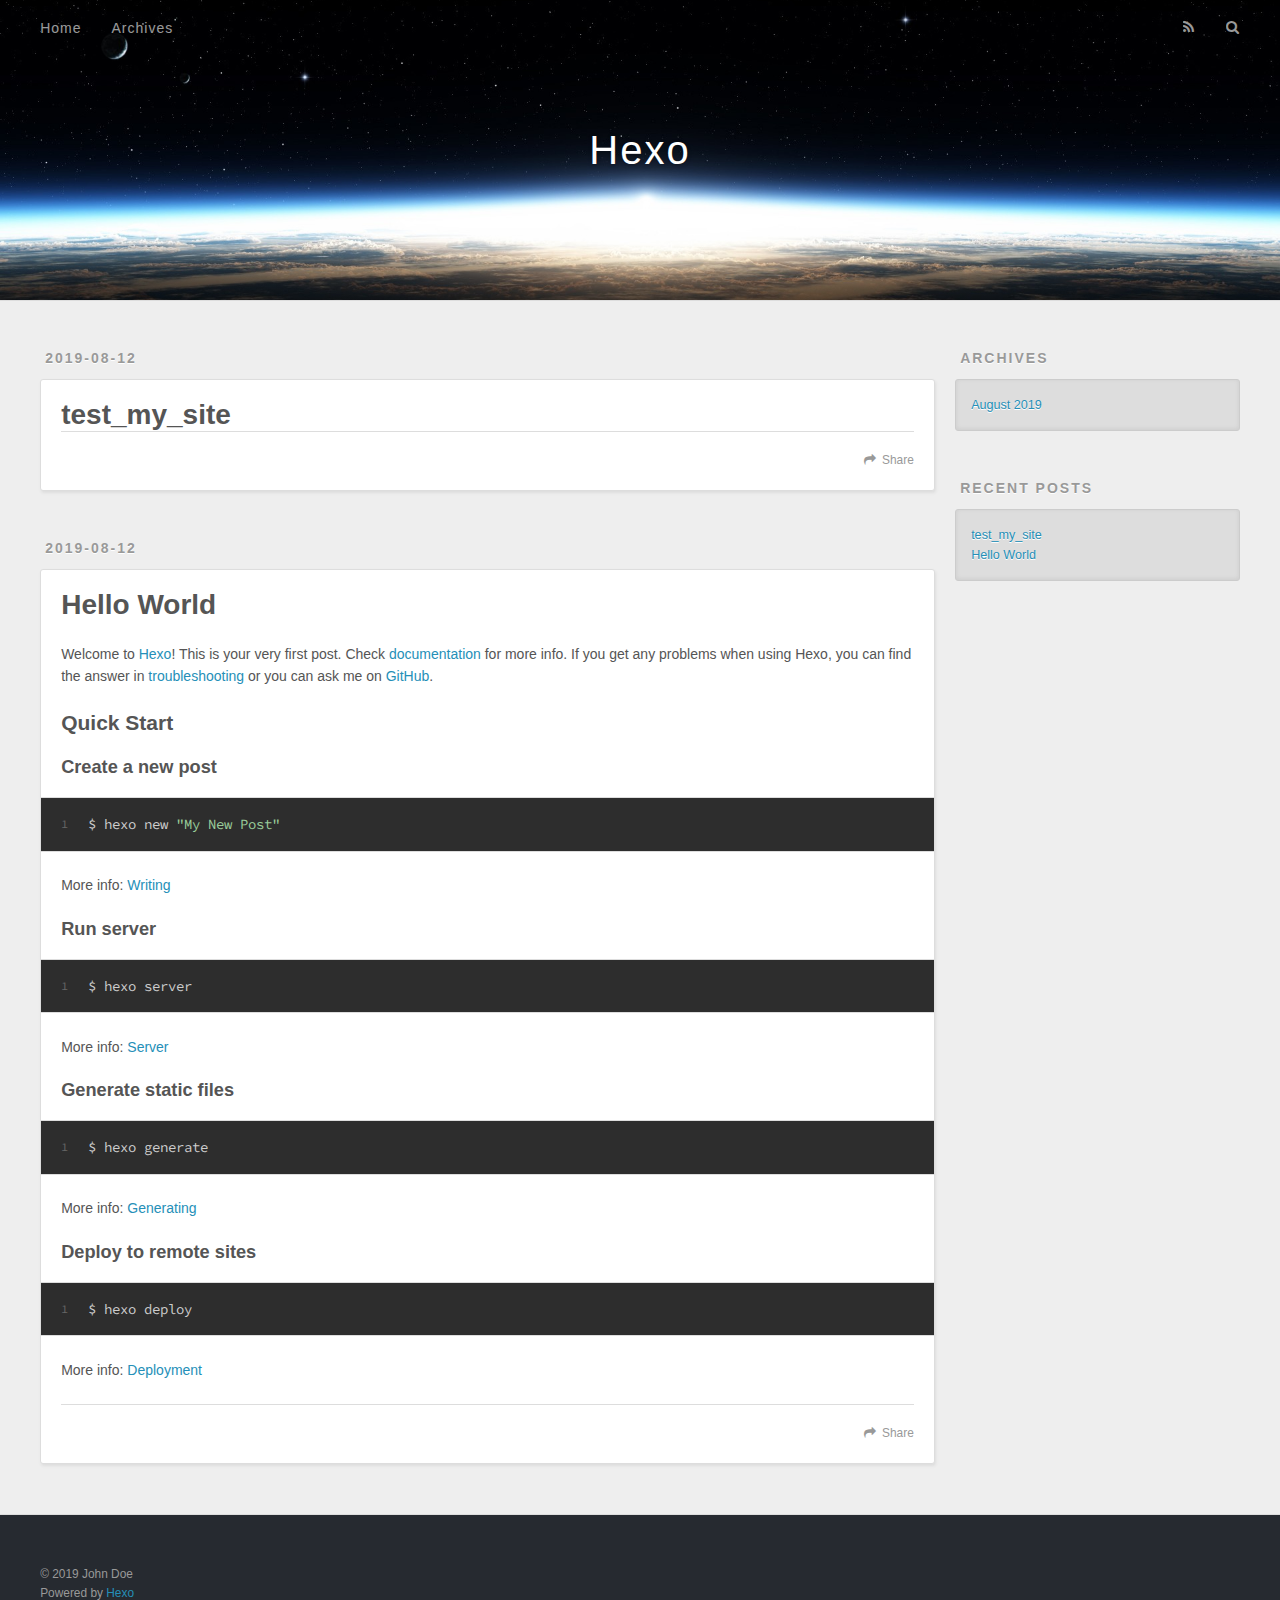
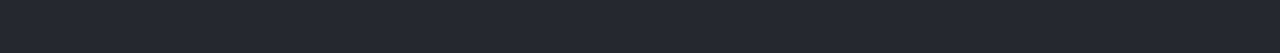
==== index.html @ 8c88ca68 "Site updated: 2019-08-12 16:27:41" ====
<!DOCTYPE html>
<html>
<head><meta name="generator" content="Hexo 3.9.0">
  <meta charset="utf-8">
  

  
  <title>Hexo</title>
  <meta name="viewport" content="width=device-width, initial-scale=1, maximum-scale=1">
  <meta property="og:type" content="website">
<meta property="og:title" content="Hexo">
<meta property="og:url" content="http://yoursite.com/index.html">
<meta property="og:site_name" content="Hexo">
<meta property="og:locale" content="en">
<meta name="twitter:card" content="summary">
<meta name="twitter:title" content="Hexo">
  
    <link rel="alternate" href="/atom.xml" title="Hexo" type="application/atom+xml">
  
  
    <link rel="icon" href="/favicon.png">
  
  
    <link href="//fonts.googleapis.com/css?family=Source+Code+Pro" rel="stylesheet" type="text/css">
  
  <link rel="stylesheet" href="/css/style.css">
</head>
</html>
<body>
  <div id="container">
    <div id="wrap">
      <header id="header">
  <div id="banner"></div>
  <div id="header-outer" class="outer">
    <div id="header-title" class="inner">
      <h1 id="logo-wrap">
        <a href="/" id="logo">Hexo</a>
      </h1>
      
    </div>
    <div id="header-inner" class="inner">
      <nav id="main-nav">
        <a id="main-nav-toggle" class="nav-icon"></a>
        
          <a class="main-nav-link" href="/">Home</a>
        
          <a class="main-nav-link" href="/archives">Archives</a>
        
      </nav>
      <nav id="sub-nav">
        
          <a id="nav-rss-link" class="nav-icon" href="/atom.xml" title="RSS Feed"></a>
        
        <a id="nav-search-btn" class="nav-icon" title="Search"></a>
      </nav>
      <div id="search-form-wrap">
        <form action="//google.com/search" method="get" accept-charset="UTF-8" class="search-form"><input type="search" name="q" class="search-form-input" placeholder="Search"><button type="submit" class="search-form-submit">&#xF002;</button><input type="hidden" name="sitesearch" value="http://yoursite.com"></form>
      </div>
    </div>
  </div>
</header>
      <div class="outer">
        <section id="main">
  
    <article id="post-test-my-site" class="article article-type-post" itemscope itemprop="blogPost">
  <div class="article-meta">
    <a href="/2019/08/12/test-my-site/" class="article-date">
  <time datetime="2019-08-12T08:24:32.000Z" itemprop="datePublished">2019-08-12</time>
</a>
    
  </div>
  <div class="article-inner">
    
    
      <header class="article-header">
        
  
    <h1 itemprop="name">
      <a class="article-title" href="/2019/08/12/test-my-site/">test_my_site</a>
    </h1>
  

      </header>
    
    <div class="article-entry" itemprop="articleBody">
      
        
      
    </div>
    <footer class="article-footer">
      <a data-url="http://yoursite.com/2019/08/12/test-my-site/" data-id="cjz84wct10001g4j848k5qwfv" class="article-share-link">Share</a>
      
      
    </footer>
  </div>
  
</article>


  
    <article id="post-hello-world" class="article article-type-post" itemscope itemprop="blogPost">
  <div class="article-meta">
    <a href="/2019/08/12/hello-world/" class="article-date">
  <time datetime="2019-08-12T08:21:10.212Z" itemprop="datePublished">2019-08-12</time>
</a>
    
  </div>
  <div class="article-inner">
    
    
      <header class="article-header">
        
  
    <h1 itemprop="name">
      <a class="article-title" href="/2019/08/12/hello-world/">Hello World</a>
    </h1>
  

      </header>
    
    <div class="article-entry" itemprop="articleBody">
      
        <p>Welcome to <a href="https://hexo.io/" target="_blank" rel="noopener">Hexo</a>! This is your very first post. Check <a href="https://hexo.io/docs/" target="_blank" rel="noopener">documentation</a> for more info. If you get any problems when using Hexo, you can find the answer in <a href="https://hexo.io/docs/troubleshooting.html" target="_blank" rel="noopener">troubleshooting</a> or you can ask me on <a href="https://github.com/hexojs/hexo/issues" target="_blank" rel="noopener">GitHub</a>.</p>
<h2 id="Quick-Start"><a href="#Quick-Start" class="headerlink" title="Quick Start"></a>Quick Start</h2><h3 id="Create-a-new-post"><a href="#Create-a-new-post" class="headerlink" title="Create a new post"></a>Create a new post</h3><figure class="highlight bash"><table><tr><td class="gutter"><pre><span class="line">1</span><br></pre></td><td class="code"><pre><span class="line">$ hexo new <span class="string">"My New Post"</span></span><br></pre></td></tr></table></figure>

<p>More info: <a href="https://hexo.io/docs/writing.html" target="_blank" rel="noopener">Writing</a></p>
<h3 id="Run-server"><a href="#Run-server" class="headerlink" title="Run server"></a>Run server</h3><figure class="highlight bash"><table><tr><td class="gutter"><pre><span class="line">1</span><br></pre></td><td class="code"><pre><span class="line">$ hexo server</span><br></pre></td></tr></table></figure>

<p>More info: <a href="https://hexo.io/docs/server.html" target="_blank" rel="noopener">Server</a></p>
<h3 id="Generate-static-files"><a href="#Generate-static-files" class="headerlink" title="Generate static files"></a>Generate static files</h3><figure class="highlight bash"><table><tr><td class="gutter"><pre><span class="line">1</span><br></pre></td><td class="code"><pre><span class="line">$ hexo generate</span><br></pre></td></tr></table></figure>

<p>More info: <a href="https://hexo.io/docs/generating.html" target="_blank" rel="noopener">Generating</a></p>
<h3 id="Deploy-to-remote-sites"><a href="#Deploy-to-remote-sites" class="headerlink" title="Deploy to remote sites"></a>Deploy to remote sites</h3><figure class="highlight bash"><table><tr><td class="gutter"><pre><span class="line">1</span><br></pre></td><td class="code"><pre><span class="line">$ hexo deploy</span><br></pre></td></tr></table></figure>

<p>More info: <a href="https://hexo.io/docs/deployment.html" target="_blank" rel="noopener">Deployment</a></p>

      
    </div>
    <footer class="article-footer">
      <a data-url="http://yoursite.com/2019/08/12/hello-world/" data-id="cjz84wcsv0000g4j8mof1hw45" class="article-share-link">Share</a>
      
      
    </footer>
  </div>
  
</article>


  


</section>
        
          <aside id="sidebar">
  
    

  
    

  
    
  
    
  <div class="widget-wrap">
    <h3 class="widget-title">Archives</h3>
    <div class="widget">
      <ul class="archive-list"><li class="archive-list-item"><a class="archive-list-link" href="/archives/2019/08/">August 2019</a></li></ul>
    </div>
  </div>


  
    
  <div class="widget-wrap">
    <h3 class="widget-title">Recent Posts</h3>
    <div class="widget">
      <ul>
        
          <li>
            <a href="/2019/08/12/test-my-site/">test_my_site</a>
          </li>
        
          <li>
            <a href="/2019/08/12/hello-world/">Hello World</a>
          </li>
        
      </ul>
    </div>
  </div>

  
</aside>
        
      </div>
      <footer id="footer">
  
  <div class="outer">
    <div id="footer-info" class="inner">
      &copy; 2019 John Doe<br>
      Powered by <a href="http://hexo.io/" target="_blank">Hexo</a>
    </div>
  </div>
</footer>
    </div>
    <nav id="mobile-nav">
  
    <a href="/" class="mobile-nav-link">Home</a>
  
    <a href="/archives" class="mobile-nav-link">Archives</a>
  
</nav>
    

<script src="//ajax.googleapis.com/ajax/libs/jquery/2.0.3/jquery.min.js"></script>


  <link rel="stylesheet" href="/fancybox/jquery.fancybox.css">
  <script src="/fancybox/jquery.fancybox.pack.js"></script>


<script src="/js/script.js"></script>



  </div>
</body>
</html>
---- css/style.css ----
body {
  width: 100%;
}
body:before,
body:after {
  content: "";
  display: table;
}
body:after {
  clear: both;
}
html,
body,
div,
span,
applet,
object,
iframe,
h1,
h2,
h3,
h4,
h5,
h6,
p,
blockquote,
pre,
a,
abbr,
acronym,
address,
big,
cite,
code,
del,
dfn,
em,
img,
ins,
kbd,
q,
s,
samp,
small,
strike,
strong,
sub,
sup,
tt,
var,
dl,
dt,
dd,
ol,
ul,
li,
fieldset,
form,
label,
legend,
table,
caption,
tbody,
tfoot,
thead,
tr,
th,
td {
  margin: 0;
  padding: 0;
  border: 0;
  outline: 0;
  font-weight: inherit;
  font-style: inherit;
  font-family: inherit;
  font-size: 100%;
  vertical-align: baseline;
}
body {
  line-height: 1;
  color: #000;
  background: #fff;
}
ol,
ul {
  list-style: none;
}
table {
  border-collapse: separate;
  border-spacing: 0;
  vertical-align: middle;
}
caption,
th,
td {
  text-align: left;
  font-weight: normal;
  vertical-align: middle;
}
a img {
  border: none;
}
input,
button {
  margin: 0;
  padding: 0;
}
input::-moz-focus-inner,
button::-moz-focus-inner {
  border: 0;
  padding: 0;
}
@font-face {
  font-family: FontAwesome;
  font-style: normal;
  font-weight: normal;
  src: url("fonts/fontawesome-webfont.eot?v=#4.0.3");
  src: url("fonts/fontawesome-webfont.eot?#iefix&v=#4.0.3") format("embedded-opentype"), url("fonts/fontawesome-webfont.woff?v=#4.0.3") format("woff"), url("fonts/fontawesome-webfont.ttf?v=#4.0.3") format("truetype"), url("fonts/fontawesome-webfont.svg#fontawesomeregular?v=#4.0.3") format("svg");
}
html,
body,
#container {
  height: 100%;
}
body {
  background: #eee;
  font: 14px -apple-system, BlinkMacSystemFont, "Segoe UI", "Roboto", "Oxygen", "Ubuntu", "Cantarell", "Fira Sans", "Droid Sans", "Helvetica Neue", sans-serif;
  -webkit-text-size-adjust: 100%;
}
.outer {
  max-width: 1220px;
  margin: 0 auto;
  padding: 0 20px;
}
.outer:before,
.outer:after {
  content: "";
  display: table;
}
.outer:after {
  clear: both;
}
.inner {
  display: inline;
  float: left;
  width: 98.33333333333333%;
  margin: 0 0.833333333333333%;
}
.left,
.alignleft {
  float: left;
}
.right,
.alignright {
  float: right;
}
.clear {
  clear: both;
}
#container {
  position: relative;
}
.mobile-nav-on {
  overflow: hidden;
}
#wrap {
  height: 100%;
  width: 100%;
  position: absolute;
  top: 0;
  left: 0;
  -webkit-transition: 0.2s ease-out;
  -moz-transition: 0.2s ease-out;
  -ms-transition: 0.2s ease-out;
  transition: 0.2s ease-out;
  z-index: 1;
  background: #eee;
}
.mobile-nav-on #wrap {
  left: 280px;
}
@media screen and (min-width: 768px) {
  #main {
    display: inline;
    float: left;
    width: 73.33333333333333%;
    margin: 0 0.833333333333333%;
  }
}
.article-date,
.article-category-link,
.archive-year,
.widget-title {
  text-decoration: none;
  text-transform: uppercase;
  letter-spacing: 2px;
  color: #999;
  margin-bottom: 1em;
  margin-left: 5px;
  line-height: 1em;
  text-shadow: 0 1px #fff;
  font-weight: bold;
}
.article-inner,
.archive-article-inner {
  background: #fff;
  -webkit-box-shadow: 1px 2px 3px #ddd;
  box-shadow: 1px 2px 3px #ddd;
  border: 1px solid #ddd;
  border-radius: 3px;
}
.article-entry h1,
.widget h1 {
  font-size: 2em;
}
.article-entry h2,
.widget h2 {
  font-size: 1.5em;
}
.article-entry h3,
.widget h3 {
  font-size: 1.3em;
}
.article-entry h4,
.widget h4 {
  font-size: 1.2em;
}
.article-entry h5,
.widget h5 {
  font-size: 1em;
}
.article-entry h6,
.widget h6 {
  font-size: 1em;
  color: #999;
}
.article-entry hr,
.widget hr {
  border: 1px dashed #ddd;
}
.article-entry strong,
.widget strong {
  font-weight: bold;
}
.article-entry em,
.widget em,
.article-entry cite,
.widget cite {
  font-style: italic;
}
.article-entry sup,
.widget sup,
.article-entry sub,
.widget sub {
  font-size: 0.75em;
  line-height: 0;
  position: relative;
  vertical-align: baseline;
}
.article-entry sup,
.widget sup {
  top: -0.5em;
}
.article-entry sub,
.widget sub {
  bottom: -0.2em;
}
.article-entry small,
.widget small {
  font-size: 0.85em;
}
.article-entry acronym,
.widget acronym,
.article-entry abbr,
.widget abbr {
  border-bottom: 1px dotted;
}
.article-entry ul,
.widget ul,
.article-entry ol,
.widget ol,
.article-entry dl,
.widget dl {
  margin: 0 20px;
  line-height: 1.6em;
}
.article-entry ul ul,
.widget ul ul,
.article-entry ol ul,
.widget ol ul,
.article-entry ul ol,
.widget ul ol,
.article-entry ol ol,
.widget ol ol {
  margin-top: 0;
  margin-bottom: 0;
}
.article-entry ul,
.widget ul {
  list-style: disc;
}
.article-entry ol,
.widget ol {
  list-style: decimal;
}
.article-entry dt,
.widget dt {
  font-weight: bold;
}
#header {
  height: 300px;
  position: relative;
  border-bottom: 1px solid #ddd;
}
#header:before,
#header:after {
  content: "";
  position: absolute;
  left: 0;
  right: 0;
  height: 40px;
}
#header:before {
  top: 0;
  background: -webkit-linear-gradient(rgba(0,0,0,0.2), transparent);
  background: -moz-linear-gradient(rgba(0,0,0,0.2), transparent);
  background: -ms-linear-gradient(rgba(0,0,0,0.2), transparent);
  background: linear-gradient(rgba(0,0,0,0.2), transparent);
}
#header:after {
  bottom: 0;
  background: -webkit-linear-gradient(transparent, rgba(0,0,0,0.2));
  background: -moz-linear-gradient(transparent, rgba(0,0,0,0.2));
  background: -ms-linear-gradient(transparent, rgba(0,0,0,0.2));
  background: linear-gradient(transparent, rgba(0,0,0,0.2));
}
#header-outer {
  height: 100%;
  position: relative;
}
#header-inner {
  position: relative;
  overflow: hidden;
}
#banner {
  position: absolute;
  top: 0;
  left: 0;
  width: 100%;
  height: 100%;
  background: url("images/banner.jpg") center #000;
  -webkit-background-size: cover;
  -moz-background-size: cover;
  background-size: cover;
  z-index: -1;
}
#header-title {
  text-align: center;
  height: 40px;
  position: absolute;
  top: 50%;
  left: 0;
  margin-top: -20px;
}
#logo,
#subtitle {
  text-decoration: none;
  color: #fff;
  font-weight: 300;
  text-shadow: 0 1px 4px rgba(0,0,0,0.3);
}
#logo {
  font-size: 40px;
  line-height: 40px;
  letter-spacing: 2px;
}
#subtitle {
  font-size: 16px;
  line-height: 16px;
  letter-spacing: 1px;
}
#subtitle-wrap {
  margin-top: 16px;
}
#main-nav {
  float: left;
  margin-left: -15px;
}
.nav-icon,
.main-nav-link {
  float: left;
  color: #fff;
  opacity: 0.6;
  text-decoration: none;
  text-shadow: 0 1px rgba(0,0,0,0.2);
  -webkit-transition: opacity 0.2s;
  -moz-transition: opacity 0.2s;
  -ms-transition: opacity 0.2s;
  transition: opacity 0.2s;
  display: block;
  padding: 20px 15px;
}
.nav-icon:hover,
.main-nav-link:hover {
  opacity: 1;
}
.nav-icon {
  font-family: FontAwesome;
  text-align: center;
  font-size: 14px;
  width: 14px;
  height: 14px;
  padding: 20px 15px;
  position: relative;
  cursor: pointer;
}
.main-nav-link {
  font-weight: 300;
  letter-spacing: 1px;
}
@media screen and (max-width: 479px) {
  .main-nav-link {
    display: none;
  }
}
#main-nav-toggle {
  display: none;
}
#main-nav-toggle:before {
  content: "\f0c9";
}
@media screen and (max-width: 479px) {
  #main-nav-toggle {
    display: block;
  }
}
#sub-nav {
  float: right;
  margin-right: -15px;
}
#nav-rss-link:before {
  content: "\f09e";
}
#nav-search-btn:before {
  content: "\f002";
}
#search-form-wrap {
  position: absolute;
  top: 15px;
  width: 150px;
  height: 30px;
  right: -150px;
  opacity: 0;
  -webkit-transition: 0.2s ease-out;
  -moz-transition: 0.2s ease-out;
  -ms-transition: 0.2s ease-out;
  transition: 0.2s ease-out;
}
#search-form-wrap.on {
  opacity: 1;
  right: 0;
}
@media screen and (max-width: 479px) {
  #search-form-wrap {
    width: 100%;
    right: -100%;
  }
}
.search-form {
  position: absolute;
  top: 0;
  left: 0;
  right: 0;
  background: #fff;
  padding: 5px 15px;
  border-radius: 15px;
  -webkit-box-shadow: 0 0 10px rgba(0,0,0,0.3);
  box-shadow: 0 0 10px rgba(0,0,0,0.3);
}
.search-form-input {
  border: none;
  background: none;
  color: #555;
  width: 100%;
  font: 13px -apple-system, BlinkMacSystemFont, "Segoe UI", "Roboto", "Oxygen", "Ubuntu", "Cantarell", "Fira Sans", "Droid Sans", "Helvetica Neue", sans-serif;
  outline: none;
}
.search-form-input::-webkit-search-results-decoration,
.search-form-input::-webkit-search-cancel-button {
  -webkit-appearance: none;
}
.search-form-submit {
  position: absolute;
  top: 50%;
  right: 10px;
  margin-top: -7px;
  font: 13px FontAwesome;
  border: none;
  background: none;
  color: #bbb;
  cursor: pointer;
}
.search-form-submit:hover,
.search-form-submit:focus {
  color: #777;
}
.article {
  margin: 50px 0;
}
.article-inner {
  overflow: hidden;
}
.article-meta:before,
.article-meta:after {
  content: "";
  display: table;
}
.article-meta:after {
  clear: both;
}
.article-date {
  float: left;
}
.article-category {
  float: left;
  line-height: 1em;
  color: #ccc;
  text-shadow: 0 1px #fff;
  margin-left: 8px;
}
.article-category:before {
  content: "\2022";
}
.article-category-link {
  margin: 0 12px 1em;
}
.article-header {
  padding: 20px 20px 0;
}
.article-title {
  text-decoration: none;
  font-size: 2em;
  font-weight: bold;
  color: #555;
  line-height: 1.1em;
  -webkit-transition: color 0.2s;
  -moz-transition: color 0.2s;
  -ms-transition: color 0.2s;
  transition: color 0.2s;
}
a.article-title:hover {
  color: #258fb8;
}
.article-entry {
  color: #555;
  padding: 0 20px;
}
.article-entry:before,
.article-entry:after {
  content: "";
  display: table;
}
.article-entry:after {
  clear: both;
}
.article-entry p,
.article-entry table {
  line-height: 1.6em;
  margin: 1.6em 0;
}
.article-entry h1,
.article-entry h2,
.article-entry h3,
.article-entry h4,
.article-entry h5,
.article-entry h6 {
  font-weight: bold;
}
.article-entry h1,
.article-entry h2,
.article-entry h3,
.article-entry h4,
.article-entry h5,
.article-entry h6 {
  line-height: 1.1em;
  margin: 1.1em 0;
}
.article-entry a {
  color: #258fb8;
  text-decoration: none;
}
.article-entry a:hover {
  text-decoration: underline;
}
.article-entry ul,
.article-entry ol,
.article-entry dl {
  margin-top: 1.6em;
  margin-bottom: 1.6em;
}
.article-entry img,
.article-entry video {
  max-width: 100%;
  height: auto;
  display: block;
  margin: auto;
}
.article-entry iframe {
  border: none;
}
.article-entry table {
  width: 100%;
  border-collapse: collapse;
  border-spacing: 0;
}
.article-entry th {
  font-weight: bold;
  border-bottom: 3px solid #ddd;
  padding-bottom: 0.5em;
}
.article-entry td {
  border-bottom: 1px solid #ddd;
  padding: 10px 0;
}
.article-entry blockquote {
  font-family: Georgia, "Times New Roman", serif;
  font-size: 1.4em;
  margin: 1.6em 20px;
  text-align: center;
}
.article-entry blockquote footer {
  font-size: 14px;
  margin: 1.6em 0;
  font-family: -apple-system, BlinkMacSystemFont, "Segoe UI", "Roboto", "Oxygen", "Ubuntu", "Cantarell", "Fira Sans", "Droid Sans", "Helvetica Neue", sans-serif;
}
.article-entry blockquote footer cite:before {
  content: "—";
  padding: 0 0.5em;
}
.article-entry .pullquote {
  text-align: left;
  width: 45%;
  margin: 0;
}
.article-entry .pullquote.left {
  margin-left: 0.5em;
  margin-right: 1em;
}
.article-entry .pullquote.right {
  margin-right: 0.5em;
  margin-left: 1em;
}
.article-entry .caption {
  color: #999;
  display: block;
  font-size: 0.9em;
  margin-top: 0.5em;
  position: relative;
  text-align: center;
}
.article-entry .video-container {
  position: relative;
  padding-top: 56.25%;
  height: 0;
  overflow: hidden;
}
.article-entry .video-container iframe,
.article-entry .video-container object,
.article-entry .video-container embed {
  position: absolute;
  top: 0;
  left: 0;
  width: 100%;
  height: 100%;
  margin-top: 0;
}
.article-more-link a {
  display: inline-block;
  line-height: 1em;
  padding: 6px 15px;
  border-radius: 15px;
  background: #eee;
  color: #999;
  text-shadow: 0 1px #fff;
  text-decoration: none;
}
.article-more-link a:hover {
  background: #258fb8;
  color: #fff;
  text-decoration: none;
  text-shadow: 0 1px #1e7293;
}
.article-footer {
  font-size: 0.85em;
  line-height: 1.6em;
  border-top: 1px solid #ddd;
  padding-top: 1.6em;
  margin: 0 20px 20px;
}
.article-footer:before,
.article-footer:after {
  content: "";
  display: table;
}
.article-footer:after {
  clear: both;
}
.article-footer a {
  color: #999;
  text-decoration: none;
}
.article-footer a:hover {
  color: #555;
}
.article-tag-list-item {
  float: left;
  margin-right: 10px;
}
.article-tag-list-link:before {
  content: "#";
}
.article-comment-link {
  float: right;
}
.article-comment-link:before {
  content: "\f075";
  font-family: FontAwesome;
  padding-right: 8px;
}
.article-share-link {
  cursor: pointer;
  float: right;
  margin-left: 20px;
}
.article-share-link:before {
  content: "\f064";
  font-family: FontAwesome;
  padding-right: 6px;
}
#article-nav {
  position: relative;
}
#article-nav:before,
#article-nav:after {
  content: "";
  display: table;
}
#article-nav:after {
  clear: both;
}
@media screen and (min-width: 768px) {
  #article-nav {
    margin: 50px 0;
  }
  #article-nav:before {
    width: 8px;
    height: 8px;
    position: absolute;
    top: 50%;
    left: 50%;
    margin-top: -4px;
    margin-left: -4px;
    content: "";
    border-radius: 50%;
    background: #ddd;
    -webkit-box-shadow: 0 1px 2px #fff;
    box-shadow: 0 1px 2px #fff;
  }
}
.article-nav-link-wrap {
  text-decoration: none;
  text-shadow: 0 1px #fff;
  color: #999;
  -webkit-box-sizing: border-box;
  -moz-box-sizing: border-box;
  box-sizing: border-box;
  margin-top: 50px;
  text-align: center;
  display: block;
}
.article-nav-link-wrap:hover {
  color: #555;
}
@media screen and (min-width: 768px) {
  .article-nav-link-wrap {
    width: 50%;
    margin-top: 0;
  }
}
@media screen and (min-width: 768px) {
  #article-nav-newer {
    float: left;
    text-align: right;
    padding-right: 20px;
  }
}
@media screen and (min-width: 768px) {
  #article-nav-older {
    float: right;
    text-align: left;
    padding-left: 20px;
  }
}
.article-nav-caption {
  text-transform: uppercase;
  letter-spacing: 2px;
  color: #ddd;
  line-height: 1em;
  font-weight: bold;
}
#article-nav-newer .article-nav-caption {
  margin-right: -2px;
}
.article-nav-title {
  font-size: 0.85em;
  line-height: 1.6em;
  margin-top: 0.5em;
}
.article-share-box {
  position: absolute;
  display: none;
  background: #fff;
  -webkit-box-shadow: 1px 2px 10px rgba(0,0,0,0.2);
  box-shadow: 1px 2px 10px rgba(0,0,0,0.2);
  border-radius: 3px;
  margin-left: -145px;
  overflow: hidden;
  z-index: 1;
}
.article-share-box.on {
  display: block;
}
.article-share-input {
  width: 100%;
  background: none;
  -webkit-box-sizing: border-box;
  -moz-box-sizing: border-box;
  box-sizing: border-box;
  font: 14px -apple-system, BlinkMacSystemFont, "Segoe UI", "Roboto", "Oxygen", "Ubuntu", "Cantarell", "Fira Sans", "Droid Sans", "Helvetica Neue", sans-serif;
  padding: 0 15px;
  color: #555;
  outline: none;
  border: 1px solid #ddd;
  border-radius: 3px 3px 0 0;
  height: 36px;
  line-height: 36px;
}
.article-share-links {
  background: #eee;
}
.article-share-links:before,
.article-share-links:after {
  content: "";
  display: table;
}
.article-share-links:after {
  clear: both;
}
.article-share-twitter,
.article-share-facebook,
.article-share-pinterest,
.article-share-google {
  width: 50px;
  height: 36px;
  display: block;
  float: left;
  position: relative;
  color: #999;
  text-shadow: 0 1px #fff;
}
.article-share-twitter:before,
.article-share-facebook:before,
.article-share-pinterest:before,
.article-share-google:before {
  font-size: 20px;
  font-family: FontAwesome;
  width: 20px;
  height: 20px;
  position: absolute;
  top: 50%;
  left: 50%;
  margin-top: -10px;
  margin-left: -10px;
  text-align: center;
}
.article-share-twitter:hover,
.article-share-facebook:hover,
.article-share-pinterest:hover,
.article-share-google:hover {
  color: #fff;
}
.article-share-twitter:before {
  content: "\f099";
}
.article-share-twitter:hover {
  background: #00aced;
  text-shadow: 0 1px #008abe;
}
.article-share-facebook:before {
  content: "\f09a";
}
.article-share-facebook:hover {
  background: #3b5998;
  text-shadow: 0 1px #2f477a;
}
.article-share-pinterest:before {
  content: "\f0d2";
}
.article-share-pinterest:hover {
  background: #cb2027;
  text-shadow: 0 1px #a21a1f;
}
.article-share-google:before {
  content: "\f0d5";
}
.article-share-google:hover {
  background: #dd4b39;
  text-shadow: 0 1px #be3221;
}
.article-gallery {
  background: #000;
  position: relative;
}
.article-gallery-photos {
  position: relative;
  overflow: hidden;
}
.article-gallery-img {
  display: none;
  max-width: 100%;
}
.article-gallery-img:first-child {
  display: block;
}
.article-gallery-img.loaded {
  position: absolute;
  display: block;
}
.article-gallery-img img {
  display: block;
  max-width: 100%;
  margin: 0 auto;
}
#comments {
  background: #fff;
  -webkit-box-shadow: 1px 2px 3px #ddd;
  box-shadow: 1px 2px 3px #ddd;
  padding: 20px;
  border: 1px solid #ddd;
  border-radius: 3px;
  margin: 50px 0;
}
#comments a {
  color: #258fb8;
}
.archives-wrap {
  margin: 50px 0;
}
.archives:before,
.archives:after {
  content: "";
  display: table;
}
.archives:after {
  clear: both;
}
.archive-year-wrap {
  margin-bottom: 1em;
}
.archives {
  -webkit-column-gap: 10px;
  -moz-column-gap: 10px;
  column-gap: 10px;
}
@media screen and (min-width: 480px) and (max-width: 767px) {
  .archives {
    -webkit-column-count: 2;
    -moz-column-count: 2;
    column-count: 2;
  }
}
@media screen and (min-width: 768px) {
  .archives {
    -webkit-column-count: 3;
    -moz-column-count: 3;
    column-count: 3;
  }
}
.archive-article {
  -webkit-column-break-inside: avoid;
  page-break-inside: avoid;
  overflow: hidden;
  break-inside: avoid-column;
}
.archive-article-inner {
  padding: 10px;
  margin-bottom: 15px;
}
.archive-article-title {
  text-decoration: none;
  font-weight: bold;
  color: #555;
  -webkit-transition: color 0.2s;
  -moz-transition: color 0.2s;
  -ms-transition: color 0.2s;
  transition: color 0.2s;
  line-height: 1.6em;
}
.archive-article-title:hover {
  color: #258fb8;
}
.archive-article-footer {
  margin-top: 1em;
}
.archive-article-date {
  color: #999;
  text-decoration: none;
  font-size: 0.85em;
  line-height: 1em;
  margin-bottom: 0.5em;
  display: block;
}
#page-nav {
  margin: 50px auto;
  background: #fff;
  -webkit-box-shadow: 1px 2px 3px #ddd;
  box-shadow: 1px 2px 3px #ddd;
  border: 1px solid #ddd;
  border-radius: 3px;
  text-align: center;
  color: #999;
  overflow: hidden;
}
#page-nav:before,
#page-nav:after {
  content: "";
  display: table;
}
#page-nav:after {
  clear: both;
}
#page-nav a,
#page-nav span {
  padding: 10px 20px;
  line-height: 1;
  height: 2ex;
}
#page-nav a {
  color: #999;
  text-decoration: none;
}
#page-nav a:hover {
  background: #999;
  color: #fff;
}
#page-nav .prev {
  float: left;
}
#page-nav .next {
  float: right;
}
#page-nav .page-number {
  display: inline-block;
}
@media screen and (max-width: 479px) {
  #page-nav .page-number {
    display: none;
  }
}
#page-nav .current {
  color: #555;
  font-weight: bold;
}
#page-nav .space {
  color: #ddd;
}
#footer {
  background: #262a30;
  padding: 50px 0;
  border-top: 1px solid #ddd;
  color: #999;
}
#footer a {
  color: #258fb8;
  text-decoration: none;
}
#footer a:hover {
  text-decoration: underline;
}
#footer-info {
  line-height: 1.6em;
  font-size: 0.85em;
}
.article-entry pre,
.article-entry .highlight {
  background: #2d2d2d;
  margin: 0 -20px;
  padding: 15px 20px;
  border-style: solid;
  border-color: #ddd;
  border-width: 1px 0;
  overflow: auto;
  color: #ccc;
  line-height: 22.400000000000002px;
}
.article-entry .highlight .gutter pre,
.article-entry .gist .gist-file .gist-data .line-numbers {
  color: #666;
  font-size: 0.85em;
}
.article-entry pre,
.article-entry code {
  font-family: "Source Code Pro", Consolas, Monaco, Menlo, Consolas, monospace;
}
.article-entry code {
  background: #eee;
  text-shadow: 0 1px #fff;
  padding: 0 0.3em;
}
.article-entry pre code {
  background: none;
  text-shadow: none;
  padding: 0;
}
.article-entry .highlight pre {
  border: none;
  margin: 0;
  padding: 0;
}
.article-entry .highlight table {
  margin: 0;
  width: auto;
}
.article-entry .highlight td {
  border: none;
  padding: 0;
}
.article-entry .highlight figcaption {
  font-size: 0.85em;
  color: #999;
  line-height: 1em;
  margin-bottom: 1em;
}
.article-entry .highlight figcaption:before,
.article-entry .highlight figcaption:after {
  content: "";
  display: table;
}
.article-entry .highlight figcaption:after {
  clear: both;
}
.article-entry .highlight figcaption a {
  float: right;
}
.article-entry .highlight .gutter pre {
  text-align: right;
  padding-right: 20px;
}
.article-entry .highlight .line {
  height: 22.400000000000002px;
}
.article-entry .highlight .line.marked {
  background: #515151;
}
.article-entry .gist {
  margin: 0 -20px;
  border-style: solid;
  border-color: #ddd;
  border-width: 1px 0;
  background: #2d2d2d;
  padding: 15px 20px 15px 0;
}
.article-entry .gist .gist-file {
  border: none;
  font-family: "Source Code Pro", Consolas, Monaco, Menlo, Consolas, monospace;
  margin: 0;
}
.article-entry .gist .gist-file .gist-data {
  background: none;
  border: none;
}
.article-entry .gist .gist-file .gist-data .line-numbers {
  background: none;
  border: none;
  padding: 0 20px 0 0;
}
.article-entry .gist .gist-file .gist-data .line-data {
  padding: 0 !important;
}
.article-entry .gist .gist-file .highlight {
  margin: 0;
  padding: 0;
  border: none;
}
.article-entry .gist .gist-file .gist-meta {
  background: #2d2d2d;
  color: #999;
  font: 0.85em -apple-system, BlinkMacSystemFont, "Segoe UI", "Roboto", "Oxygen", "Ubuntu", "Cantarell", "Fira Sans", "Droid Sans", "Helvetica Neue", sans-serif;
  text-shadow: 0 0;
  padding: 0;
  margin-top: 1em;
  margin-left: 20px;
}
.article-entry .gist .gist-file .gist-meta a {
  color: #258fb8;
  font-weight: normal;
}
.article-entry .gist .gist-file .gist-meta a:hover {
  text-decoration: underline;
}
pre .comment,
pre .title {
  color: #999;
}
pre .variable,
pre .attribute,
pre .tag,
pre .regexp,
pre .ruby .constant,
pre .xml .tag .title,
pre .xml .pi,
pre .xml .doctype,
pre .html .doctype,
pre .css .id,
pre .css .class,
pre .css .pseudo {
  color: #f2777a;
}
pre .number,
pre .preprocessor,
pre .built_in,
pre .literal,
pre .params,
pre .constant {
  color: #f99157;
}
pre .class,
pre .ruby .class .title,
pre .css .rules .attribute {
  color: #9c9;
}
pre .string,
pre .value,
pre .inheritance,
pre .header,
pre .ruby .symbol,
pre .xml .cdata {
  color: #9c9;
}
pre .css .hexcolor {
  color: #6cc;
}
pre .function,
pre .python .decorator,
pre .python .title,
pre .ruby .function .title,
pre .ruby .title .keyword,
pre .perl .sub,
pre .javascript .title,
pre .coffeescript .title {
  color: #69c;
}
pre .keyword,
pre .javascript .function {
  color: #c9c;
}
@media screen and (max-width: 479px) {
  #mobile-nav {
    position: absolute;
    top: 0;
    left: 0;
    width: 280px;
    height: 100%;
    background: #191919;
    border-right: 1px solid #fff;
  }
}
@media screen and (max-width: 479px) {
  .mobile-nav-link {
    display: block;
    color: #999;
    text-decoration: none;
    padding: 15px 20px;
    font-weight: bold;
  }
  .mobile-nav-link:hover {
    color: #fff;
  }
}
@media screen and (min-width: 768px) {
  #sidebar {
    display: inline;
    float: left;
    width: 23.333333333333332%;
    margin: 0 0.833333333333333%;
  }
}
.widget-wrap {
  margin: 50px 0;
}
.widget {
  color: #777;
  text-shadow: 0 1px #fff;
  background: #ddd;
  -webkit-box-shadow: 0 -1px 4px #ccc inset;
  box-shadow: 0 -1px 4px #ccc inset;
  border: 1px solid #ccc;
  padding: 15px;
  border-radius: 3px;
}
.widget a {
  color: #258fb8;
  text-decoration: none;
}
.widget a:hover {
  text-decoration: underline;
}
.widget ul ul,
.widget ol ul,
.widget dl ul,
.widget ul ol,
.widget ol ol,
.widget dl ol,
.widget ul dl,
.widget ol dl,
.widget dl dl {
  margin-left: 15px;
  list-style: disc;
}
.widget {
  line-height: 1.6em;
  word-wrap: break-word;
  font-size: 0.9em;
}
.widget ul,
.widget ol {
  list-style: none;
  margin: 0;
}
.widget ul ul,
.widget ol ul,
.widget ul ol,
.widget ol ol {
  margin: 0 20px;
}
.widget ul ul,
.widget ol ul {
  list-style: disc;
}
.widget ul ol,
.widget ol ol {
  list-style: decimal;
}
.category-list-count,
.tag-list-count,
.archive-list-count {
  padding-left: 5px;
  color: #999;
  font-size: 0.85em;
}
.category-list-count:before,
.tag-list-count:before,
.archive-list-count:before {
  content: "(";
}
.category-list-count:after,
.tag-list-count:after,
.archive-list-count:after {
  content: ")";
}
.tagcloud a {
  margin-right: 5px;
  display: inline-block;
}
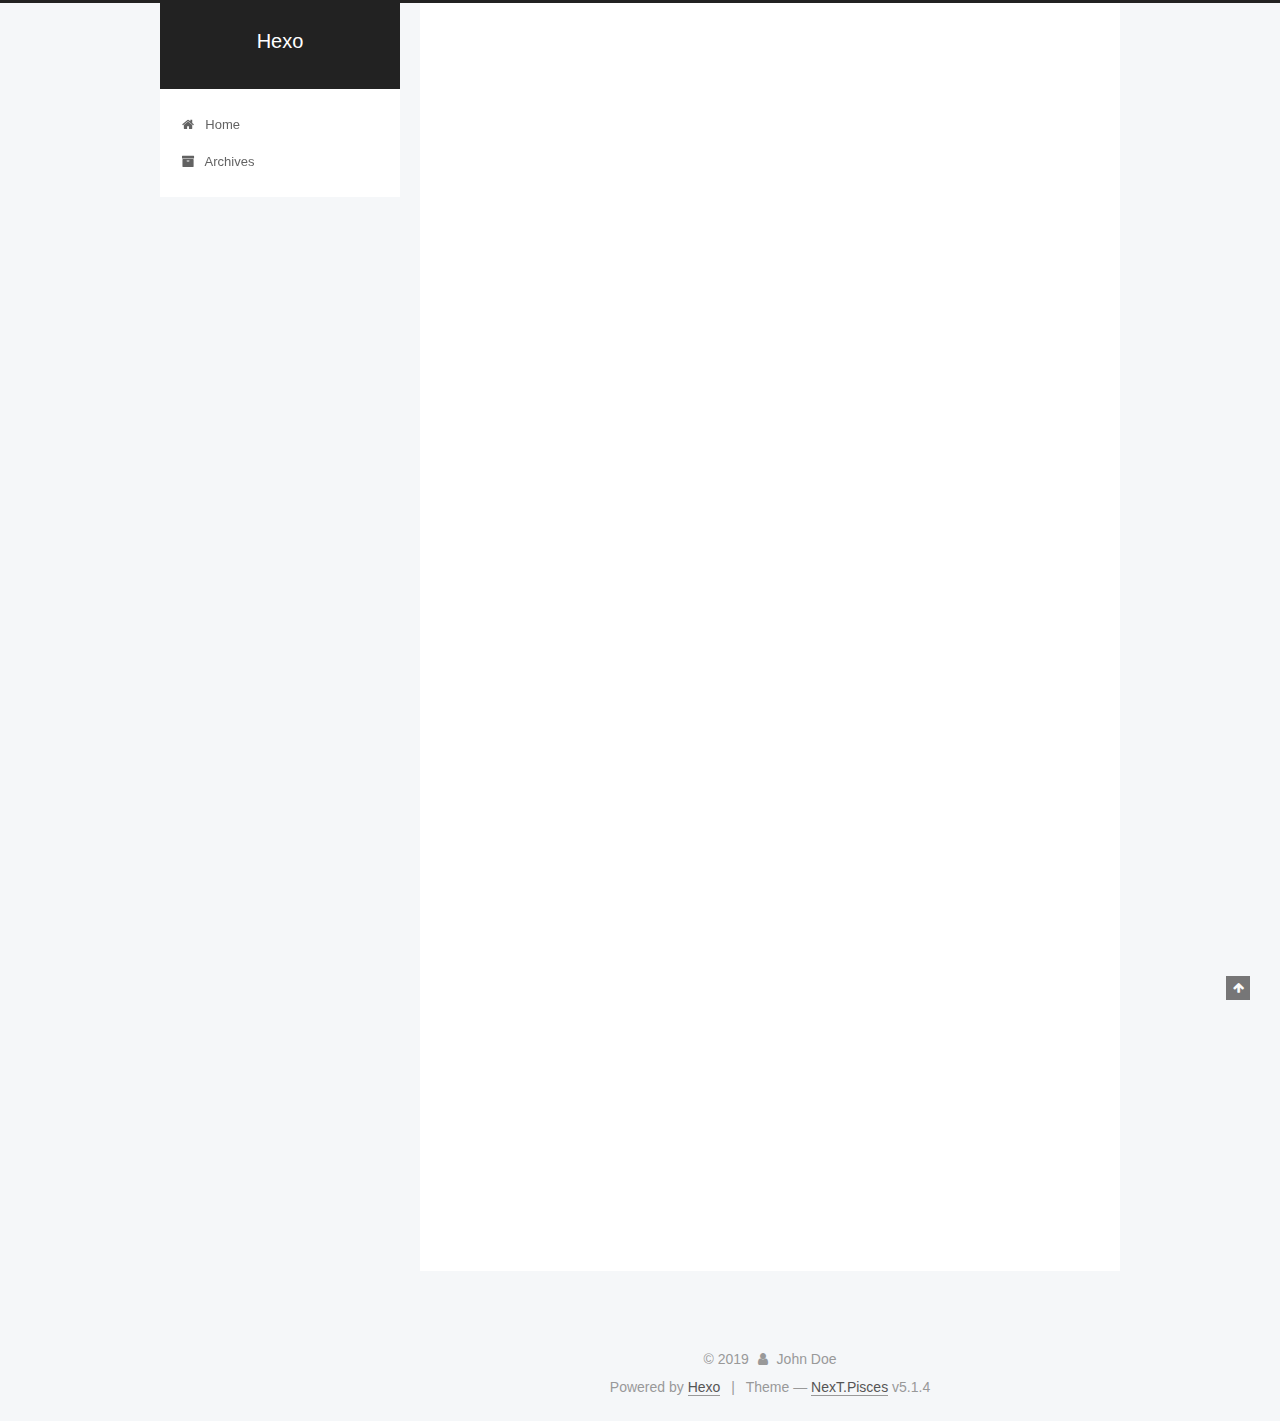
==== commit 2ee01124: "Site updated: 2019-08-12 16:36:34" ====
--- a/index.html
+++ b/index.html
@@ -1,228 +1,746 @@
 <!DOCTYPE html>
-<html>
+
+
+
+  
+
+
+<html class="theme-next pisces use-motion" lang="en">
 <head><meta name="generator" content="Hexo 3.9.0">
-  <meta charset="utf-8">
-  
-
-  
-  <title>Hexo</title>
-  <meta name="viewport" content="width=device-width, initial-scale=1, maximum-scale=1">
-  <meta property="og:type" content="website">
+  <meta charset="UTF-8">
+<meta http-equiv="X-UA-Compatible" content="IE=edge">
+<meta name="viewport" content="width=device-width, initial-scale=1, maximum-scale=1">
+<meta name="theme-color" content="#222">
+
+
+
+
+
+
+
+
+
+<meta http-equiv="Cache-Control" content="no-transform">
+<meta http-equiv="Cache-Control" content="no-siteapp">
+
+
+
+
+
+
+
+
+
+
+
+
+
+
+
+
+  
+  
+  <link href="/lib/fancybox/source/jquery.fancybox.css?v=2.1.5" rel="stylesheet" type="text/css">
+
+
+
+
+
+
+
+<link href="/lib/font-awesome/css/font-awesome.min.css?v=4.6.2" rel="stylesheet" type="text/css">
+
+<link href="/css/main.css?v=5.1.4" rel="stylesheet" type="text/css">
+
+
+  <link rel="apple-touch-icon" sizes="180x180" href="/images/apple-touch-icon-next.png?v=5.1.4">
+
+
+  <link rel="icon" type="image/png" sizes="32x32" href="/images/favicon-32x32-next.png?v=5.1.4">
+
+
+  <link rel="icon" type="image/png" sizes="16x16" href="/images/favicon-16x16-next.png?v=5.1.4">
+
+
+  <link rel="mask-icon" href="/images/logo.svg?v=5.1.4" color="#222">
+
+
+
+
+
+  <meta name="keywords" content="Hexo, NexT">
+
+
+
+
+
+
+
+
+
+
+<meta property="og:type" content="website">
 <meta property="og:title" content="Hexo">
 <meta property="og:url" content="http://yoursite.com/index.html">
 <meta property="og:site_name" content="Hexo">
 <meta property="og:locale" content="en">
 <meta name="twitter:card" content="summary">
 <meta name="twitter:title" content="Hexo">
-  
-    <link rel="alternate" href="/atom.xml" title="Hexo" type="application/atom+xml">
-  
-  
-    <link rel="icon" href="/favicon.png">
-  
-  
-    <link href="//fonts.googleapis.com/css?family=Source+Code+Pro" rel="stylesheet" type="text/css">
-  
-  <link rel="stylesheet" href="/css/style.css">
+
+
+
+<script type="text/javascript" id="hexo.configurations">
+  var NexT = window.NexT || {};
+  var CONFIG = {
+    root: '/',
+    scheme: 'Pisces',
+    version: '5.1.4',
+    sidebar: {"position":"left","display":"post","offset":12,"b2t":false,"scrollpercent":false,"onmobile":false},
+    fancybox: true,
+    tabs: true,
+    motion: {"enable":true,"async":false,"transition":{"post_block":"fadeIn","post_header":"slideDownIn","post_body":"slideDownIn","coll_header":"slideLeftIn","sidebar":"slideUpIn"}},
+    duoshuo: {
+      userId: '0',
+      author: 'Author'
+    },
+    algolia: {
+      applicationID: '',
+      apiKey: '',
+      indexName: '',
+      hits: {"per_page":10},
+      labels: {"input_placeholder":"Search for Posts","hits_empty":"We didn't find any results for the search: ${query}","hits_stats":"${hits} results found in ${time} ms"}
+    }
+  };
+</script>
+
+
+
+  <link rel="canonical" href="http://yoursite.com/">
+
+
+
+
+
+  <title>Hexo</title>
+  
+
+
+
+
+
+
+
+
 </head>
-</html>
-<body>
-  <div id="container">
-    <div id="wrap">
-      <header id="header">
-  <div id="banner"></div>
-  <div id="header-outer" class="outer">
-    <div id="header-title" class="inner">
-      <h1 id="logo-wrap">
-        <a href="/" id="logo">Hexo</a>
-      </h1>
-      
+
+<body itemscope itemtype="http://schema.org/WebPage" lang="en">
+
+  
+  
+    
+  
+
+  <div class="container sidebar-position-left 
+  page-home">
+    <div class="headband"></div>
+
+    <header id="header" class="header" itemscope itemtype="http://schema.org/WPHeader">
+      <div class="header-inner"><div class="site-brand-wrapper">
+  <div class="site-meta ">
+    
+
+    <div class="custom-logo-site-title">
+      <a href="/" class="brand" rel="start">
+        <span class="logo-line-before"><i></i></span>
+        <span class="site-title">Hexo</span>
+        <span class="logo-line-after"><i></i></span>
+      </a>
     </div>
-    <div id="header-inner" class="inner">
-      <nav id="main-nav">
-        <a id="main-nav-toggle" class="nav-icon"></a>
-        
-          <a class="main-nav-link" href="/">Home</a>
-        
-          <a class="main-nav-link" href="/archives">Archives</a>
-        
-      </nav>
-      <nav id="sub-nav">
-        
-          <a id="nav-rss-link" class="nav-icon" href="/atom.xml" title="RSS Feed"></a>
-        
-        <a id="nav-search-btn" class="nav-icon" title="Search"></a>
-      </nav>
-      <div id="search-form-wrap">
-        <form action="//google.com/search" method="get" accept-charset="UTF-8" class="search-form"><input type="search" name="q" class="search-form-input" placeholder="Search"><button type="submit" class="search-form-submit">&#xF002;</button><input type="hidden" name="sitesearch" value="http://yoursite.com"></form>
-      </div>
+      
+        <p class="site-subtitle"></p>
+      
+  </div>
+
+  <div class="site-nav-toggle">
+    <button>
+      <span class="btn-bar"></span>
+      <span class="btn-bar"></span>
+      <span class="btn-bar"></span>
+    </button>
+  </div>
+</div>
+
+<nav class="site-nav">
+  
+
+  
+    <ul id="menu" class="menu">
+      
+        
+        <li class="menu-item menu-item-home">
+          <a href="/" rel="section">
+            
+              <i class="menu-item-icon fa fa-fw fa-home"></i> <br>
+            
+            Home
+          </a>
+        </li>
+      
+        
+        <li class="menu-item menu-item-archives">
+          <a href="/archives/" rel="section">
+            
+              <i class="menu-item-icon fa fa-fw fa-archive"></i> <br>
+            
+            Archives
+          </a>
+        </li>
+      
+
+      
+    </ul>
+  
+
+  
+</nav>
+
+
+
+ </div>
+    </header>
+
+    <main id="main" class="main">
+      <div class="main-inner">
+        <div class="content-wrap">
+          <div id="content" class="content">
+            
+  <section id="posts" class="posts-expand">
+    
+      
+
+  
+
+  
+  
+  
+
+  <article class="post post-type-normal" itemscope itemtype="http://schema.org/Article">
+  
+  
+  
+  <div class="post-block">
+    <link itemprop="mainEntityOfPage" href="http://yoursite.com/2019/08/12/test-my-site/">
+
+    <span hidden itemprop="author" itemscope itemtype="http://schema.org/Person">
+      <meta itemprop="name" content="John Doe">
+      <meta itemprop="description" content>
+      <meta itemprop="image" content="/images/avatar.gif">
+    </span>
+
+    <span hidden itemprop="publisher" itemscope itemtype="http://schema.org/Organization">
+      <meta itemprop="name" content="Hexo">
+    </span>
+
+    
+      <header class="post-header">
+
+        
+        
+          <h1 class="post-title" itemprop="name headline">
+                
+                <a class="post-title-link" href="/2019/08/12/test-my-site/" itemprop="url">test_my_site</a></h1>
+        
+
+        <div class="post-meta">
+          <span class="post-time">
+            
+              <span class="post-meta-item-icon">
+                <i class="fa fa-calendar-o"></i>
+              </span>
+              
+                <span class="post-meta-item-text">Posted on</span>
+              
+              <time title="Post created" itemprop="dateCreated datePublished" datetime="2019-08-12T16:24:32+08:00">
+                2019-08-12
+              </time>
+            
+
+            
+
+            
+          </span>
+
+          
+
+          
+            
+          
+
+          
+          
+
+          
+
+          
+
+          
+
+        </div>
+      </header>
+    
+
+    
+    
+    
+    <div class="post-body" itemprop="articleBody">
+
+      
+      
+
+      
+        
+          
+            
+          
+        
+      
+    </div>
+    
+    
+    
+
+    
+
+    
+
+    
+
+    <footer class="post-footer">
+      
+
+      
+
+      
+
+      
+      
+        <div class="post-eof"></div>
+      
+    </footer>
+  </div>
+  
+  
+  
+  </article>
+
+
+    
+      
+
+  
+
+  
+  
+  
+
+  <article class="post post-type-normal" itemscope itemtype="http://schema.org/Article">
+  
+  
+  
+  <div class="post-block">
+    <link itemprop="mainEntityOfPage" href="http://yoursite.com/2019/08/12/hello-world/">
+
+    <span hidden itemprop="author" itemscope itemtype="http://schema.org/Person">
+      <meta itemprop="name" content="John Doe">
+      <meta itemprop="description" content>
+      <meta itemprop="image" content="/images/avatar.gif">
+    </span>
+
+    <span hidden itemprop="publisher" itemscope itemtype="http://schema.org/Organization">
+      <meta itemprop="name" content="Hexo">
+    </span>
+
+    
+      <header class="post-header">
+
+        
+        
+          <h1 class="post-title" itemprop="name headline">
+                
+                <a class="post-title-link" href="/2019/08/12/hello-world/" itemprop="url">Hello World</a></h1>
+        
+
+        <div class="post-meta">
+          <span class="post-time">
+            
+              <span class="post-meta-item-icon">
+                <i class="fa fa-calendar-o"></i>
+              </span>
+              
+                <span class="post-meta-item-text">Posted on</span>
+              
+              <time title="Post created" itemprop="dateCreated datePublished" datetime="2019-08-12T16:21:10+08:00">
+                2019-08-12
+              </time>
+            
+
+            
+
+            
+          </span>
+
+          
+
+          
+            
+          
+
+          
+          
+
+          
+
+          
+
+          
+
+        </div>
+      </header>
+    
+
+    
+    
+    
+    <div class="post-body" itemprop="articleBody">
+
+      
+      
+
+      
+        
+          
+            <p>Welcome to <a href="https://hexo.io/" target="_blank" rel="noopener">Hexo</a>! This is your very first post. Check <a href="https://hexo.io/docs/" target="_blank" rel="noopener">documentation</a> for more info. If you get any problems when using Hexo, you can find the answer in <a href="https://hexo.io/docs/troubleshooting.html" target="_blank" rel="noopener">troubleshooting</a> or you can ask me on <a href="https://github.com/hexojs/hexo/issues" target="_blank" rel="noopener">GitHub</a>.</p>
+<h2 id="Quick-Start"><a href="#Quick-Start" class="headerlink" title="Quick Start"></a>Quick Start</h2><h3 id="Create-a-new-post"><a href="#Create-a-new-post" class="headerlink" title="Create a new post"></a>Create a new post</h3><figure class="highlight bash"><table><tr><td class="gutter"><pre><span class="line">1</span><br></pre></td><td class="code"><pre><span class="line">$ hexo new <span class="string">"My New Post"</span></span><br></pre></td></tr></table></figure>
+
+<p>More info: <a href="https://hexo.io/docs/writing.html" target="_blank" rel="noopener">Writing</a></p>
+<h3 id="Run-server"><a href="#Run-server" class="headerlink" title="Run server"></a>Run server</h3><figure class="highlight bash"><table><tr><td class="gutter"><pre><span class="line">1</span><br></pre></td><td class="code"><pre><span class="line">$ hexo server</span><br></pre></td></tr></table></figure>
+
+<p>More info: <a href="https://hexo.io/docs/server.html" target="_blank" rel="noopener">Server</a></p>
+<h3 id="Generate-static-files"><a href="#Generate-static-files" class="headerlink" title="Generate static files"></a>Generate static files</h3><figure class="highlight bash"><table><tr><td class="gutter"><pre><span class="line">1</span><br></pre></td><td class="code"><pre><span class="line">$ hexo generate</span><br></pre></td></tr></table></figure>
+
+<p>More info: <a href="https://hexo.io/docs/generating.html" target="_blank" rel="noopener">Generating</a></p>
+<h3 id="Deploy-to-remote-sites"><a href="#Deploy-to-remote-sites" class="headerlink" title="Deploy to remote sites"></a>Deploy to remote sites</h3><figure class="highlight bash"><table><tr><td class="gutter"><pre><span class="line">1</span><br></pre></td><td class="code"><pre><span class="line">$ hexo deploy</span><br></pre></td></tr></table></figure>
+
+<p>More info: <a href="https://hexo.io/docs/deployment.html" target="_blank" rel="noopener">Deployment</a></p>
+
+          
+        
+      
+    </div>
+    
+    
+    
+
+    
+
+    
+
+    
+
+    <footer class="post-footer">
+      
+
+      
+
+      
+
+      
+      
+        <div class="post-eof"></div>
+      
+    </footer>
+  </div>
+  
+  
+  
+  </article>
+
+
+    
+  </section>
+
+  
+
+
+          </div>
+          
+
+
+          
+
+        </div>
+        
+          
+  
+  <div class="sidebar-toggle">
+    <div class="sidebar-toggle-line-wrap">
+      <span class="sidebar-toggle-line sidebar-toggle-line-first"></span>
+      <span class="sidebar-toggle-line sidebar-toggle-line-middle"></span>
+      <span class="sidebar-toggle-line sidebar-toggle-line-last"></span>
     </div>
   </div>
-</header>
-      <div class="outer">
-        <section id="main">
-  
-    <article id="post-test-my-site" class="article article-type-post" itemscope itemprop="blogPost">
-  <div class="article-meta">
-    <a href="/2019/08/12/test-my-site/" class="article-date">
-  <time datetime="2019-08-12T08:24:32.000Z" itemprop="datePublished">2019-08-12</time>
-</a>
-    
+
+  <aside id="sidebar" class="sidebar">
+    
+    <div class="sidebar-inner">
+
+      
+
+      
+
+      <section class="site-overview-wrap sidebar-panel sidebar-panel-active">
+        <div class="site-overview">
+          <div class="site-author motion-element" itemprop="author" itemscope itemtype="http://schema.org/Person">
+            
+              <p class="site-author-name" itemprop="name">John Doe</p>
+              <p class="site-description motion-element" itemprop="description"></p>
+          </div>
+
+          <nav class="site-state motion-element">
+
+            
+              <div class="site-state-item site-state-posts">
+              
+                <a href="/archives/">
+              
+                  <span class="site-state-item-count">2</span>
+                  <span class="site-state-item-name">posts</span>
+                </a>
+              </div>
+            
+
+            
+
+            
+
+          </nav>
+
+          
+
+          
+
+          
+          
+
+          
+          
+
+          
+
+        </div>
+      </section>
+
+      
+
+      
+
+    </div>
+  </aside>
+
+
+        
+      </div>
+    </main>
+
+    <footer id="footer" class="footer">
+      <div class="footer-inner">
+        <div class="copyright">&copy; <span itemprop="copyrightYear">2019</span>
+  <span class="with-love">
+    <i class="fa fa-user"></i>
+  </span>
+  <span class="author" itemprop="copyrightHolder">John Doe</span>
+
+  
+</div>
+
+
+  <div class="powered-by">Powered by <a class="theme-link" target="_blank" href="https://hexo.io">Hexo</a></div>
+
+
+
+  <span class="post-meta-divider">|</span>
+
+
+
+  <div class="theme-info">Theme &mdash; <a class="theme-link" target="_blank" href="https://github.com/iissnan/hexo-theme-next">NexT.Pisces</a> v5.1.4</div>
+
+
+
+
+        
+
+
+
+
+
+
+
+        
+      </div>
+    </footer>
+
+    
+      <div class="back-to-top">
+        <i class="fa fa-arrow-up"></i>
+        
+      </div>
+    
+
+    
+
   </div>
-  <div class="article-inner">
-    
-    
-      <header class="article-header">
-        
-  
-    <h1 itemprop="name">
-      <a class="article-title" href="/2019/08/12/test-my-site/">test_my_site</a>
-    </h1>
-  
-
-      </header>
-    
-    <div class="article-entry" itemprop="articleBody">
-      
-        
-      
-    </div>
-    <footer class="article-footer">
-      <a data-url="http://yoursite.com/2019/08/12/test-my-site/" data-id="cjz84wct10001g4j848k5qwfv" class="article-share-link">Share</a>
-      
-      
-    </footer>
-  </div>
-  
-</article>
-
-
-  
-    <article id="post-hello-world" class="article article-type-post" itemscope itemprop="blogPost">
-  <div class="article-meta">
-    <a href="/2019/08/12/hello-world/" class="article-date">
-  <time datetime="2019-08-12T08:21:10.212Z" itemprop="datePublished">2019-08-12</time>
-</a>
-    
-  </div>
-  <div class="article-inner">
-    
-    
-      <header class="article-header">
-        
-  
-    <h1 itemprop="name">
-      <a class="article-title" href="/2019/08/12/hello-world/">Hello World</a>
-    </h1>
-  
-
-      </header>
-    
-    <div class="article-entry" itemprop="articleBody">
-      
-        <p>Welcome to <a href="https://hexo.io/" target="_blank" rel="noopener">Hexo</a>! This is your very first post. Check <a href="https://hexo.io/docs/" target="_blank" rel="noopener">documentation</a> for more info. If you get any problems when using Hexo, you can find the answer in <a href="https://hexo.io/docs/troubleshooting.html" target="_blank" rel="noopener">troubleshooting</a> or you can ask me on <a href="https://github.com/hexojs/hexo/issues" target="_blank" rel="noopener">GitHub</a>.</p>
-<h2 id="Quick-Start"><a href="#Quick-Start" class="headerlink" title="Quick Start"></a>Quick Start</h2><h3 id="Create-a-new-post"><a href="#Create-a-new-post" class="headerlink" title="Create a new post"></a>Create a new post</h3><figure class="highlight bash"><table><tr><td class="gutter"><pre><span class="line">1</span><br></pre></td><td class="code"><pre><span class="line">$ hexo new <span class="string">"My New Post"</span></span><br></pre></td></tr></table></figure>
-
-<p>More info: <a href="https://hexo.io/docs/writing.html" target="_blank" rel="noopener">Writing</a></p>
-<h3 id="Run-server"><a href="#Run-server" class="headerlink" title="Run server"></a>Run server</h3><figure class="highlight bash"><table><tr><td class="gutter"><pre><span class="line">1</span><br></pre></td><td class="code"><pre><span class="line">$ hexo server</span><br></pre></td></tr></table></figure>
-
-<p>More info: <a href="https://hexo.io/docs/server.html" target="_blank" rel="noopener">Server</a></p>
-<h3 id="Generate-static-files"><a href="#Generate-static-files" class="headerlink" title="Generate static files"></a>Generate static files</h3><figure class="highlight bash"><table><tr><td class="gutter"><pre><span class="line">1</span><br></pre></td><td class="code"><pre><span class="line">$ hexo generate</span><br></pre></td></tr></table></figure>
-
-<p>More info: <a href="https://hexo.io/docs/generating.html" target="_blank" rel="noopener">Generating</a></p>
-<h3 id="Deploy-to-remote-sites"><a href="#Deploy-to-remote-sites" class="headerlink" title="Deploy to remote sites"></a>Deploy to remote sites</h3><figure class="highlight bash"><table><tr><td class="gutter"><pre><span class="line">1</span><br></pre></td><td class="code"><pre><span class="line">$ hexo deploy</span><br></pre></td></tr></table></figure>
-
-<p>More info: <a href="https://hexo.io/docs/deployment.html" target="_blank" rel="noopener">Deployment</a></p>
-
-      
-    </div>
-    <footer class="article-footer">
-      <a data-url="http://yoursite.com/2019/08/12/hello-world/" data-id="cjz84wcsv0000g4j8mof1hw45" class="article-share-link">Share</a>
-      
-      
-    </footer>
-  </div>
-  
-</article>
-
-
-  
-
-
-</section>
-        
-          <aside id="sidebar">
-  
-    
-
-  
-    
-
-  
-    
-  
-    
-  <div class="widget-wrap">
-    <h3 class="widget-title">Archives</h3>
-    <div class="widget">
-      <ul class="archive-list"><li class="archive-list-item"><a class="archive-list-link" href="/archives/2019/08/">August 2019</a></li></ul>
-    </div>
-  </div>
-
-
-  
-    
-  <div class="widget-wrap">
-    <h3 class="widget-title">Recent Posts</h3>
-    <div class="widget">
-      <ul>
-        
-          <li>
-            <a href="/2019/08/12/test-my-site/">test_my_site</a>
-          </li>
-        
-          <li>
-            <a href="/2019/08/12/hello-world/">Hello World</a>
-          </li>
-        
-      </ul>
-    </div>
-  </div>
-
-  
-</aside>
-        
-      </div>
-      <footer id="footer">
-  
-  <div class="outer">
-    <div id="footer-info" class="inner">
-      &copy; 2019 John Doe<br>
-      Powered by <a href="http://hexo.io/" target="_blank">Hexo</a>
-    </div>
-  </div>
-</footer>
-    </div>
-    <nav id="mobile-nav">
-  
-    <a href="/" class="mobile-nav-link">Home</a>
-  
-    <a href="/archives" class="mobile-nav-link">Archives</a>
-  
-</nav>
-    
-
-<script src="//ajax.googleapis.com/ajax/libs/jquery/2.0.3/jquery.min.js"></script>
-
-
-  <link rel="stylesheet" href="/fancybox/jquery.fancybox.css">
-  <script src="/fancybox/jquery.fancybox.pack.js"></script>
-
-
-<script src="/js/script.js"></script>
-
-
-
-  </div>
+
+  
+
+<script type="text/javascript">
+  if (Object.prototype.toString.call(window.Promise) !== '[object Function]') {
+    window.Promise = null;
+  }
+</script>
+
+
+
+
+
+
+
+
+
+  
+
+
+
+
+
+
+
+
+
+
+
+
+  
+  
+    <script type="text/javascript" src="/lib/jquery/index.js?v=2.1.3"></script>
+  
+
+  
+  
+    <script type="text/javascript" src="/lib/fastclick/lib/fastclick.min.js?v=1.0.6"></script>
+  
+
+  
+  
+    <script type="text/javascript" src="/lib/jquery_lazyload/jquery.lazyload.js?v=1.9.7"></script>
+  
+
+  
+  
+    <script type="text/javascript" src="/lib/velocity/velocity.min.js?v=1.2.1"></script>
+  
+
+  
+  
+    <script type="text/javascript" src="/lib/velocity/velocity.ui.min.js?v=1.2.1"></script>
+  
+
+  
+  
+    <script type="text/javascript" src="/lib/fancybox/source/jquery.fancybox.pack.js?v=2.1.5"></script>
+  
+
+
+  
+
+
+  <script type="text/javascript" src="/js/src/utils.js?v=5.1.4"></script>
+
+  <script type="text/javascript" src="/js/src/motion.js?v=5.1.4"></script>
+
+
+
+  
+  
+
+
+  <script type="text/javascript" src="/js/src/affix.js?v=5.1.4"></script>
+
+  <script type="text/javascript" src="/js/src/schemes/pisces.js?v=5.1.4"></script>
+
+
+
+  
+
+  
+
+
+  <script type="text/javascript" src="/js/src/bootstrap.js?v=5.1.4"></script>
+
+
+
+  
+
+
+  
+
+
+
+
+	
+
+
+
+
+
+  
+
+
+
+
+
+  
+
+
+
+
+
+
+
+
+
+
+
+
+  
+
+
+
+
+
+  
+
+  
+
+  
+
+  
+  
+
+  
+
+  
+
+  
+
 </body>
-</html>+</html>
--- a/css/main.css
+++ b/css/main.css
@@ -0,0 +1,2993 @@
+/* normalize.css v3.0.2 | MIT License | git.io/normalize */
+html {
+  font-family: sans-serif; /* 1 */
+  -ms-text-size-adjust: 100%; /* 2 */
+  -webkit-text-size-adjust: 100%; /* 2 */
+}
+body {
+  margin: 0;
+}
+article,
+aside,
+details,
+figcaption,
+figure,
+footer,
+header,
+hgroup,
+main,
+menu,
+nav,
+section,
+summary {
+  display: block;
+}
+audio,
+canvas,
+progress,
+video {
+  display: inline-block; /* 1 */
+  vertical-align: baseline; /* 2 */
+}
+audio:not([controls]) {
+  display: none;
+  height: 0;
+}
+[hidden],
+template {
+  display: none;
+}
+a {
+  background-color: transparent;
+}
+a:active,
+a:hover {
+  outline: 0;
+}
+abbr[title] {
+  border-bottom: 1px dotted;
+}
+b,
+strong {
+  font-weight: bold;
+}
+dfn {
+  font-style: italic;
+}
+h1 {
+  font-size: 2em;
+  margin: 0.67em 0;
+}
+mark {
+  background: #ff0;
+  color: #000;
+}
+small {
+  font-size: 80%;
+}
+sub,
+sup {
+  font-size: 75%;
+  line-height: 0;
+  position: relative;
+  vertical-align: baseline;
+}
+sup {
+  top: -0.5em;
+}
+sub {
+  bottom: -0.25em;
+}
+img {
+  border: 0;
+}
+svg:not(:root) {
+  overflow: hidden;
+}
+figure {
+  margin: 1em 40px;
+}
+hr {
+  -moz-box-sizing: content-box;
+  box-sizing: content-box;
+  height: 0;
+}
+pre {
+  overflow: auto;
+}
+code,
+kbd,
+pre,
+samp {
+  font-family: monospace, monospace;
+  font-size: 1em;
+}
+button,
+input,
+optgroup,
+select,
+textarea {
+  color: inherit; /* 1 */
+  font: inherit; /* 2 */
+  margin: 0; /* 3 */
+}
+button {
+  overflow: visible;
+}
+button,
+select {
+  text-transform: none;
+}
+button,
+html input[type="button"],
+input[type="reset"],
+input[type="submit"] {
+  -webkit-appearance: button; /* 2 */
+  cursor: pointer; /* 3 */
+}
+button[disabled],
+html input[disabled] {
+  cursor: default;
+}
+button::-moz-focus-inner,
+input::-moz-focus-inner {
+  border: 0;
+  padding: 0;
+}
+input {
+  line-height: normal;
+}
+input[type="checkbox"],
+input[type="radio"] {
+  box-sizing: border-box; /* 1 */
+  padding: 0; /* 2 */
+}
+input[type="number"]::-webkit-inner-spin-button,
+input[type="number"]::-webkit-outer-spin-button {
+  height: auto;
+}
+input[type="search"] {
+  -webkit-appearance: textfield; /* 1 */
+  -moz-box-sizing: content-box;
+  -webkit-box-sizing: content-box; /* 2 */
+  box-sizing: content-box;
+}
+input[type="search"]::-webkit-search-cancel-button,
+input[type="search"]::-webkit-search-decoration {
+  -webkit-appearance: none;
+}
+fieldset {
+  border: 1px solid #c0c0c0;
+  margin: 0 2px;
+  padding: 0.35em 0.625em 0.75em;
+}
+legend {
+  border: 0; /* 1 */
+  padding: 0; /* 2 */
+}
+textarea {
+  overflow: auto;
+}
+optgroup {
+  font-weight: bold;
+}
+table {
+  border-collapse: collapse;
+  border-spacing: 0;
+}
+td,
+th {
+  padding: 0;
+}
+::selection {
+  background: #262a30;
+  color: #fff;
+}
+body {
+  position: relative;
+  font-family: 'Lato', "PingFang SC", "Microsoft YaHei", sans-serif;
+  font-size: 14px;
+  line-height: 2;
+  color: #555;
+  background: #f5f7f9;
+}
+@media (max-width: 767px) {
+  body {
+    padding-right: 0 !important;
+  }
+}
+@media (min-width: 768px) and (max-width: 991px) {
+  body {
+    padding-right: 0 !important;
+  }
+}
+@media (min-width: 1600px) {
+  body {
+    font-size: 16px;
+  }
+}
+h1,
+h2,
+h3,
+h4,
+h5,
+h6 {
+  margin: 0;
+  padding: 0;
+  font-weight: bold;
+  line-height: 1.5;
+  font-family: 'Lato', "PingFang SC", "Microsoft YaHei", sans-serif;
+}
+h2,
+h3,
+h4,
+h5,
+h6 {
+  margin: 20px 0 15px;
+}
+h1 {
+  font-size: 22px;
+}
+@media (max-width: 767px) {
+  h1 {
+    font-size: 18px;
+  }
+}
+h2 {
+  font-size: 20px;
+}
+@media (max-width: 767px) {
+  h2 {
+    font-size: 16px;
+  }
+}
+h3 {
+  font-size: 18px;
+}
+@media (max-width: 767px) {
+  h3 {
+    font-size: 14px;
+  }
+}
+h4 {
+  font-size: 16px;
+}
+@media (max-width: 767px) {
+  h4 {
+    font-size: 12px;
+  }
+}
+h5 {
+  font-size: 14px;
+}
+@media (max-width: 767px) {
+  h5 {
+    font-size: 10px;
+  }
+}
+h6 {
+  font-size: 12px;
+}
+@media (max-width: 767px) {
+  h6 {
+    font-size: 8px;
+  }
+}
+p {
+  margin: 0 0 20px 0;
+}
+a {
+  color: #555;
+  text-decoration: none;
+  outline: none;
+  border-bottom: 1px solid #999;
+  word-wrap: break-word;
+}
+a:hover {
+  color: #222;
+  border-bottom-color: #222;
+}
+blockquote {
+  margin: 0;
+  padding: 0;
+}
+img {
+  display: block;
+  margin: auto;
+  max-width: 100%;
+  height: auto;
+}
+hr {
+  margin: 40px 0;
+  height: 3px;
+  border: none;
+  background-color: #ddd;
+  background-image: repeating-linear-gradient(-45deg, #fff, #fff 4px, transparent 4px, transparent 8px);
+}
+blockquote {
+  padding: 0 15px;
+  color: #666;
+  border-left: 4px solid #ddd;
+}
+blockquote cite::before {
+  content: "-";
+  padding: 0 5px;
+}
+dt {
+  font-weight: 700;
+}
+dd {
+  margin: 0;
+  padding: 0;
+}
+kbd {
+  border: 1px solid #ccc;
+  border-radius: 0.2em;
+  box-shadow: 0.1em 0.1em 0.2em rgba(0,0,0,0.1);
+  background-color: #f9f9f9;
+  font-family: inherit;
+  background-image: -webkit-linear-gradient(top, #eee, #fff, #eee);
+  padding: 0.1em 0.3em;
+  white-space: nowrap;
+}
+.text-left {
+  text-align: left;
+}
+.text-center {
+  text-align: center;
+}
+.text-right {
+  text-align: right;
+}
+.text-justify {
+  text-align: justify;
+}
+.text-nowrap {
+  white-space: nowrap;
+}
+.text-lowercase {
+  text-transform: lowercase;
+}
+.text-uppercase {
+  text-transform: uppercase;
+}
+.text-capitalize {
+  text-transform: capitalize;
+}
+.center-block {
+  display: block;
+  margin-left: auto;
+  margin-right: auto;
+}
+.clearfix:before,
+.clearfix:after {
+  content: " ";
+  display: table;
+}
+.clearfix:after {
+  clear: both;
+}
+.pullquote {
+  width: 45%;
+}
+.pullquote.left {
+  float: left;
+  margin-left: 5px;
+  margin-right: 10px;
+}
+.pullquote.right {
+  float: right;
+  margin-left: 10px;
+  margin-right: 5px;
+}
+.affix.affix.affix {
+  position: fixed;
+}
+.translation {
+  margin-top: -20px;
+  font-size: 14px;
+  color: #999;
+}
+.scrollbar-measure {
+  width: 100px;
+  height: 100px;
+  overflow: scroll;
+  position: absolute;
+  top: -9999px;
+}
+.use-motion .motion-element {
+  opacity: 0;
+}
+table {
+  margin: 20px 0;
+  width: 100%;
+  border-collapse: collapse;
+  border-spacing: 0;
+  border: 1px solid #ddd;
+  font-size: 14px;
+  table-layout: fixed;
+  word-wrap: break-all;
+}
+table>tbody>tr:nth-of-type(odd) {
+  background-color: #f9f9f9;
+}
+table>tbody>tr:hover {
+  background-color: #f5f5f5;
+}
+caption,
+th,
+td {
+  padding: 8px;
+  text-align: left;
+  vertical-align: middle;
+  font-weight: normal;
+}
+th,
+td {
+  border-bottom: 3px solid #ddd;
+  border-right: 1px solid #eee;
+}
+th {
+  padding-bottom: 10px;
+  font-weight: 700;
+}
+td {
+  border-bottom-width: 1px;
+}
+html,
+body {
+  height: 100%;
+}
+.container {
+  position: relative;
+  min-height: 100%;
+}
+.header-inner {
+  margin: 0 auto;
+  padding: 100px 0 70px;
+  width: 700px;
+}
+@media (min-width: 1600px) {
+  .container .header-inner {
+    width: 900px;
+  }
+}
+.main {
+  padding-bottom: 150px;
+}
+.main-inner {
+  margin: 0 auto;
+  width: 700px;
+}
+@media (min-width: 1600px) {
+  .container .main-inner {
+    width: 900px;
+  }
+}
+.footer {
+  position: absolute;
+  left: 0;
+  bottom: 0;
+  width: 100%;
+  min-height: 50px;
+}
+.footer-inner {
+  box-sizing: border-box;
+  margin: 20px auto;
+  width: 700px;
+}
+@media (min-width: 1600px) {
+  .container .footer-inner {
+    width: 900px;
+  }
+}
+pre,
+.highlight {
+  overflow: auto;
+  margin: 20px 0;
+  padding: 0;
+  font-size: 13px;
+  color: #4d4d4c;
+  background: #f7f7f7;
+  line-height: 1.6;
+}
+pre,
+code {
+  font-family: consolas, Menlo, "PingFang SC", "Microsoft YaHei", monospace;
+}
+code {
+  padding: 2px 4px;
+  word-wrap: break-word;
+  color: #555;
+  background: #eee;
+  border-radius: 3px;
+  font-size: 13px;
+}
+pre {
+  padding: 10px;
+}
+pre code {
+  padding: 0;
+  color: #4d4d4c;
+  background: none;
+  text-shadow: none;
+}
+.highlight {
+  border-radius: 1px;
+}
+.highlight pre {
+  border: none;
+  margin: 0;
+  padding: 10px 0;
+}
+.highlight table {
+  margin: 0;
+  width: auto;
+  border: none;
+}
+.highlight td {
+  border: none;
+  padding: 0;
+}
+.highlight figcaption {
+  font-size: 1em;
+  color: #4d4d4c;
+  line-height: 1em;
+  margin-bottom: 1em;
+}
+.highlight figcaption:before,
+.highlight figcaption:after {
+  content: " ";
+  display: table;
+}
+.highlight figcaption:after {
+  clear: both;
+}
+.highlight figcaption a {
+  float: right;
+  color: #4d4d4c;
+}
+.highlight figcaption a:hover {
+  border-bottom-color: #4d4d4c;
+}
+.highlight .gutter pre {
+  padding-left: 10px;
+  padding-right: 10px;
+  color: #869194;
+  text-align: right;
+  background-color: #eff2f3;
+}
+.highlight .code pre {
+  width: 100%;
+  padding-left: 10px;
+  padding-right: 10px;
+  background-color: #f7f7f7;
+}
+.highlight .line {
+  height: 20px;
+}
+.gutter {
+  -webkit-user-select: none;
+  -moz-user-select: none;
+  -ms-user-select: none;
+  user-select: none;
+}
+.gist table {
+  width: auto;
+}
+.gist table td {
+  border: none;
+}
+pre .deletion {
+  background: #fdd;
+}
+pre .addition {
+  background: #dfd;
+}
+pre .meta {
+  color: #8959a8;
+}
+pre .comment {
+  color: #8e908c;
+}
+pre .variable,
+pre .attribute,
+pre .tag,
+pre .regexp,
+pre .ruby .constant,
+pre .xml .tag .title,
+pre .xml .pi,
+pre .xml .doctype,
+pre .html .doctype,
+pre .css .id,
+pre .css .class,
+pre .css .pseudo {
+  color: #c82829;
+}
+pre .number,
+pre .preprocessor,
+pre .built_in,
+pre .literal,
+pre .params,
+pre .constant,
+pre .command {
+  color: #f5871f;
+}
+pre .ruby .class .title,
+pre .css .rules .attribute,
+pre .string,
+pre .value,
+pre .inheritance,
+pre .header,
+pre .ruby .symbol,
+pre .xml .cdata,
+pre .special,
+pre .number,
+pre .formula {
+  color: #718c00;
+}
+pre .title,
+pre .css .hexcolor {
+  color: #3e999f;
+}
+pre .function,
+pre .python .decorator,
+pre .python .title,
+pre .ruby .function .title,
+pre .ruby .title .keyword,
+pre .perl .sub,
+pre .javascript .title,
+pre .coffeescript .title {
+  color: #4271ae;
+}
+pre .keyword,
+pre .javascript .function {
+  color: #8959a8;
+}
+.full-image.full-image.full-image.full-image {
+  border: none;
+  max-width: 100%;
+  width: auto;
+  margin: 20px auto 25px;
+}
+@media (min-width: 992px) {
+  .full-image.full-image.full-image.full-image {
+    max-width: none;
+    width: 118%;
+    margin: 0 -9%;
+  }
+}
+.blockquote-center,
+.page-home .post-type-quote blockquote,
+.page-post-detail .post-type-quote blockquote {
+  position: relative;
+  margin: 40px 0;
+  padding: 0;
+  border-left: none;
+  text-align: center;
+}
+.blockquote-center::before,
+.page-home .post-type-quote blockquote::before,
+.page-post-detail .post-type-quote blockquote::before,
+.blockquote-center::after,
+.page-home .post-type-quote blockquote::after,
+.page-post-detail .post-type-quote blockquote::after {
+  position: absolute;
+  content: ' ';
+  display: block;
+  width: 100%;
+  height: 24px;
+  opacity: 0.2;
+  background-repeat: no-repeat;
+  background-position: 0 -6px;
+  background-size: 22px 22px;
+}
+.blockquote-center::before,
+.page-home .post-type-quote blockquote::before,
+.page-post-detail .post-type-quote blockquote::before {
+  top: -20px;
+  background-image: url("../images/quote-l.svg");
+  border-top: 1px solid #ccc;
+}
+.blockquote-center::after,
+.page-home .post-type-quote blockquote::after,
+.page-post-detail .post-type-quote blockquote::after {
+  bottom: -20px;
+  background-image: url("../images/quote-r.svg");
+  border-bottom: 1px solid #ccc;
+  background-position: 100% 8px;
+}
+.blockquote-center p,
+.page-home .post-type-quote blockquote p,
+.page-post-detail .post-type-quote blockquote p,
+.blockquote-center div,
+.page-home .post-type-quote blockquote div,
+.page-post-detail .post-type-quote blockquote div {
+  text-align: center;
+}
+.post .post-body .group-picture img {
+  box-sizing: border-box;
+  padding: 0 3px;
+  border: none;
+}
+.post .group-picture-row {
+  overflow: hidden;
+  margin-top: 6px;
+}
+.post .group-picture-row:first-child {
+  margin-top: 0;
+}
+.post .group-picture-column {
+  float: left;
+}
+.page-post-detail .post-body .group-picture-column {
+  float: none;
+  margin-top: 10px;
+  width: auto !important;
+}
+.page-post-detail .post-body .group-picture-column img {
+  margin: 0 auto;
+}
+.page-archive .group-picture-container {
+  overflow: hidden;
+}
+.page-archive .group-picture-row {
+  float: left;
+}
+.page-archive .group-picture-row:first-child {
+  margin-top: 6px;
+}
+.page-archive .group-picture-column {
+  max-width: 150px;
+  max-height: 150px;
+}
+.post-body .note {
+  position: relative;
+  padding: 15px;
+  margin-bottom: 20px;
+  border: 1px solid #eee;
+  border-left-width: 5px;
+  border-radius: 3px;
+}
+.post-body .note h2,
+.post-body .note h3,
+.post-body .note h4,
+.post-body .note h5,
+.post-body .note h6 {
+  margin-top: 0;
+  margin-bottom: 0;
+  border-bottom: initial;
+  padding-top: 0 !important;
+}
+.post-body .note p:first-child,
+.post-body .note ul:first-child,
+.post-body .note ol:first-child,
+.post-body .note table:first-child,
+.post-body .note pre:first-child,
+.post-body .note blockquote:first-child {
+  margin-top: 0;
+}
+.post-body .note p:last-child,
+.post-body .note ul:last-child,
+.post-body .note ol:last-child,
+.post-body .note table:last-child,
+.post-body .note pre:last-child,
+.post-body .note blockquote:last-child {
+  margin-bottom: 0;
+}
+.post-body .note.default {
+  border-left-color: #777;
+}
+.post-body .note.default h2,
+.post-body .note.default h3,
+.post-body .note.default h4,
+.post-body .note.default h5,
+.post-body .note.default h6 {
+  color: #777;
+}
+.post-body .note.primary {
+  border-left-color: #6f42c1;
+}
+.post-body .note.primary h2,
+.post-body .note.primary h3,
+.post-body .note.primary h4,
+.post-body .note.primary h5,
+.post-body .note.primary h6 {
+  color: #6f42c1;
+}
+.post-body .note.info {
+  border-left-color: #428bca;
+}
+.post-body .note.info h2,
+.post-body .note.info h3,
+.post-body .note.info h4,
+.post-body .note.info h5,
+.post-body .note.info h6 {
+  color: #428bca;
+}
+.post-body .note.success {
+  border-left-color: #5cb85c;
+}
+.post-body .note.success h2,
+.post-body .note.success h3,
+.post-body .note.success h4,
+.post-body .note.success h5,
+.post-body .note.success h6 {
+  color: #5cb85c;
+}
+.post-body .note.warning {
+  border-left-color: #f0ad4e;
+}
+.post-body .note.warning h2,
+.post-body .note.warning h3,
+.post-body .note.warning h4,
+.post-body .note.warning h5,
+.post-body .note.warning h6 {
+  color: #f0ad4e;
+}
+.post-body .note.danger {
+  border-left-color: #d9534f;
+}
+.post-body .note.danger h2,
+.post-body .note.danger h3,
+.post-body .note.danger h4,
+.post-body .note.danger h5,
+.post-body .note.danger h6 {
+  color: #d9534f;
+}
+.post-body .label {
+  display: inline;
+  padding: 0 2px;
+  white-space: nowrap;
+}
+.post-body .label.default {
+  background-color: #f0f0f0;
+}
+.post-body .label.primary {
+  background-color: #efe6f7;
+}
+.post-body .label.info {
+  background-color: #e5f2f8;
+}
+.post-body .label.success {
+  background-color: #e7f4e9;
+}
+.post-body .label.warning {
+  background-color: #fcf6e1;
+}
+.post-body .label.danger {
+  background-color: #fae8eb;
+}
+.post-body .tabs {
+  position: relative;
+  display: block;
+  margin-bottom: 20px;
+  padding-top: 10px;
+}
+.post-body .tabs ul.nav-tabs {
+  margin: 0;
+  padding: 0;
+  display: flex;
+  margin-bottom: -1px;
+}
+@media (max-width: 413px) {
+  .post-body .tabs ul.nav-tabs {
+    display: block;
+    margin-bottom: 5px;
+  }
+}
+.post-body .tabs ul.nav-tabs li.tab {
+  list-style-type: none !important;
+  margin: 0 0.25em 0 0;
+  border-top: 3px solid transparent;
+  border-left: 1px solid transparent;
+  border-right: 1px solid transparent;
+}
+@media (max-width: 413px) {
+  .post-body .tabs ul.nav-tabs li.tab {
+    margin: initial;
+    border-top: 1px solid transparent;
+    border-left: 3px solid transparent;
+    border-right: 1px solid transparent;
+    border-bottom: 1px solid transparent;
+  }
+}
+.post-body .tabs ul.nav-tabs li.tab a {
+  outline: 0;
+  border-bottom: initial;
+  display: block;
+  line-height: 1.8em;
+  padding: 0.25em 0.75em;
+  transition-duration: 0.2s;
+  transition-timing-function: ease-out;
+  transition-delay: 0s;
+}
+.post-body .tabs ul.nav-tabs li.tab a i {
+  width: 1.285714285714286em;
+}
+.post-body .tabs ul.nav-tabs li.tab.active {
+  border-top: 3px solid #fc6423;
+  border-left: 1px solid #ddd;
+  border-right: 1px solid #ddd;
+  background-color: #fff;
+}
+@media (max-width: 413px) {
+  .post-body .tabs ul.nav-tabs li.tab.active {
+    border-top: 1px solid #ddd;
+    border-left: 3px solid #fc6423;
+    border-right: 1px solid #ddd;
+    border-bottom: 1px solid #ddd;
+  }
+}
+.post-body .tabs ul.nav-tabs li.tab.active a {
+  cursor: default;
+  color: #555;
+}
+.post-body .tabs .tab-content {
+  background-color: #fff;
+}
+.post-body .tabs .tab-content .tab-pane {
+  border: 1px solid #ddd;
+  padding: 20px 20px 0 20px;
+}
+.post-body .tabs .tab-content .tab-pane:not(.active) {
+  display: none !important;
+}
+.post-body .tabs .tab-content .tab-pane.active {
+  display: block !important;
+}
+.btn {
+  display: inline-block;
+  padding: 0 20px;
+  font-size: 14px;
+  color: #555;
+  background: #fff;
+  border: 2px solid #555;
+  text-decoration: none;
+  border-radius: 2px;
+  transition-property: background-color;
+  transition-duration: 0.2s;
+  transition-timing-function: ease-in-out;
+  transition-delay: 0s;
+  line-height: 2;
+}
+.btn:hover {
+  border-color: #222;
+  color: #fff;
+  background: #222;
+}
+.btn +.btn {
+  margin: 0 0 8px 8px;
+}
+.btn .fa-fw {
+  width: 1.285714285714286em;
+  text-align: left;
+}
+.btn-bar {
+  display: block;
+  width: 22px;
+  height: 2px;
+  background: #555;
+  border-radius: 1px;
+}
+.btn-bar+.btn-bar {
+  margin-top: 4px;
+}
+.pagination {
+  margin: 120px 0 40px;
+  text-align: center;
+  border-top: 1px solid #eee;
+}
+.page-number-basic,
+.pagination .prev,
+.pagination .next,
+.pagination .page-number,
+.pagination .space {
+  display: inline-block;
+  position: relative;
+  top: -1px;
+  margin: 0 10px;
+  padding: 0 11px;
+}
+@media (max-width: 767px) {
+  .page-number-basic,
+  .pagination .prev,
+  .pagination .next,
+  .pagination .page-number,
+  .pagination .space {
+    margin: 0 5px;
+  }
+}
+.pagination .prev,
+.pagination .next,
+.pagination .page-number {
+  border-bottom: 0;
+  border-top: 1px solid #eee;
+  transition-property: border-color;
+  transition-duration: 0.2s;
+  transition-timing-function: ease-in-out;
+  transition-delay: 0s;
+}
+.pagination .prev:hover,
+.pagination .next:hover,
+.pagination .page-number:hover {
+  border-top-color: #222;
+}
+.pagination .space {
+  padding: 0;
+  margin: 0;
+}
+.pagination .prev {
+  margin-left: 0;
+}
+.pagination .next {
+  margin-right: 0;
+}
+.pagination .page-number.current {
+  color: #fff;
+  background: #ccc;
+  border-top-color: #ccc;
+}
+@media (max-width: 767px) {
+  .pagination {
+    border-top: none;
+  }
+  .pagination .prev,
+  .pagination .next,
+  .pagination .page-number {
+    margin-bottom: 10px;
+    border-top: 0;
+    border-bottom: 1px solid #eee;
+    padding: 0 10px;
+  }
+  .pagination .prev:hover,
+  .pagination .next:hover,
+  .pagination .page-number:hover {
+    border-bottom-color: #222;
+  }
+}
+.comments {
+  margin: 60px 20px 0;
+}
+.tag-cloud {
+  text-align: center;
+}
+.tag-cloud a {
+  display: inline-block;
+  margin: 10px;
+}
+.back-to-top {
+  box-sizing: border-box;
+  position: fixed;
+  bottom: -100px;
+  right: 30px;
+  z-index: 1050;
+  padding: 0 6px;
+  width: 24px;
+  background: #222;
+  font-size: 12px;
+  opacity: 0.6;
+  color: #fff;
+  cursor: pointer;
+  text-align: center;
+  -webkit-transform: translateZ(0);
+  transition-property: bottom;
+  transition-duration: 0.2s;
+  transition-timing-function: ease-in-out;
+  transition-delay: 0s;
+}
+@media (min-width: 768px) and (max-width: 991px) {
+  .back-to-top {
+    display: none !important;
+  }
+}
+@media (max-width: 767px) {
+  .back-to-top {
+    display: none !important;
+  }
+}
+.back-to-top.back-to-top-on {
+  bottom: 30px;
+}
+.header {
+  background: transparent;
+}
+.header-inner {
+  position: relative;
+}
+.headband {
+  height: 3px;
+  background: #222;
+}
+.site-meta {
+  margin: 0;
+  text-align: center;
+}
+@media (max-width: 767px) {
+  .site-meta {
+    text-align: center;
+  }
+}
+.brand {
+  position: relative;
+  display: inline-block;
+  padding: 0 40px;
+  color: #fff;
+  background: #222;
+  border-bottom: none;
+}
+.brand:hover {
+  color: #fff;
+}
+.logo {
+  display: inline-block;
+  margin-right: 5px;
+  line-height: 36px;
+  vertical-align: top;
+}
+.site-title {
+  display: inline-block;
+  vertical-align: top;
+  line-height: 36px;
+  font-size: 20px;
+  font-weight: normal;
+  font-family: 'Lato', "PingFang SC", "Microsoft YaHei", sans-serif;
+}
+.site-subtitle {
+  margin-top: 10px;
+  font-size: 13px;
+  color: #ddd;
+}
+.use-motion .brand {
+  opacity: 0;
+}
+.use-motion .logo,
+.use-motion .site-title,
+.use-motion .site-subtitle {
+  opacity: 0;
+  position: relative;
+  top: -10px;
+}
+.site-nav-toggle {
+  display: none;
+  position: absolute;
+  top: 10px;
+  left: 10px;
+}
+@media (max-width: 767px) {
+  .site-nav-toggle {
+    display: block;
+  }
+}
+.site-nav-toggle button {
+  margin-top: 2px;
+  padding: 9px 10px;
+  background: transparent;
+  border: none;
+}
+@media (max-width: 767px) {
+  .site-nav {
+    display: none;
+    margin: 0 -10px;
+    padding: 0 10px;
+    clear: both;
+    border-top: 1px solid #ddd;
+  }
+}
+@media (min-width: 768px) and (max-width: 991px) {
+  .site-nav {
+    display: block !important;
+  }
+}
+@media (min-width: 992px) {
+  .site-nav {
+    display: block !important;
+  }
+}
+.menu {
+  margin-top: 20px;
+  padding-left: 0;
+  text-align: center;
+}
+.menu .menu-item {
+  display: inline-block;
+  margin: 0 10px;
+  list-style: none;
+}
+@media screen and (max-width: 767px) {
+  .menu .menu-item {
+    margin-top: 10px;
+  }
+}
+.menu .menu-item a {
+  display: block;
+  font-size: 13px;
+  line-height: inherit;
+  border-bottom: 1px solid transparent;
+  transition-property: border-color;
+  transition-duration: 0.2s;
+  transition-timing-function: ease-in-out;
+  transition-delay: 0s;
+}
+.menu .menu-item a:hover,
+.menu-item-active a {
+  border-bottom-color: #222;
+}
+.menu .menu-item .fa {
+  margin-right: 5px;
+}
+.use-motion .menu-item {
+  opacity: 0;
+}
+.post-body {
+  font-family: 'Lato', "PingFang SC", "Microsoft YaHei", sans-serif;
+}
+@media (max-width: 767px) {
+  .post-body {
+    word-break: break-word;
+  }
+}
+.post-body .fancybox img {
+  display: block !important;
+  margin: 0 auto;
+  cursor: pointer;
+  cursor: zoom-in;
+  cursor: -webkit-zoom-in;
+}
+.post-body .image-caption,
+.post-body .figure .caption {
+  margin: -20px auto 15px;
+  text-align: center;
+  font-size: 14px;
+  color: #999;
+  font-weight: bold;
+  line-height: 1;
+}
+.post-sticky-flag {
+  display: inline-block;
+  font-size: 16px;
+  -ms-transform: rotate(30deg);
+  -webkit-transform: rotate(30deg);
+  -moz-transform: rotate(30deg);
+  -ms-transform: rotate(30deg);
+  -o-transform: rotate(30deg);
+  transform: rotate(30deg);
+}
+.use-motion .post-block,
+.use-motion .pagination,
+.use-motion .comments {
+  opacity: 0;
+}
+.use-motion .post-header {
+  opacity: 0;
+}
+.use-motion .post-body {
+  opacity: 0;
+}
+.use-motion .collection-title {
+  opacity: 0;
+}
+.posts-expand {
+  padding-top: 40px;
+}
+@media (max-width: 767px) {
+  .posts-expand {
+    margin: 0 20px;
+  }
+  .post-body pre .gutter pre {
+    padding-right: 10px;
+  }
+  .post-body .highlight {
+    margin-left: 0px;
+    margin-right: 0px;
+    padding: 0;
+  }
+  .post-body .highlight .gutter pre {
+    padding-right: 10px;
+  }
+}
+@media (min-width: 992px) {
+  .posts-expand .post-body {
+    text-align: justify;
+  }
+}
+.posts-expand .post-body h2,
+.posts-expand .post-body h3,
+.posts-expand .post-body h4,
+.posts-expand .post-body h5,
+.posts-expand .post-body h6 {
+  padding-top: 10px;
+}
+.posts-expand .post-body h2 .header-anchor,
+.posts-expand .post-body h3 .header-anchor,
+.posts-expand .post-body h4 .header-anchor,
+.posts-expand .post-body h5 .header-anchor,
+.posts-expand .post-body h6 .header-anchor {
+  float: right;
+  margin-left: 10px;
+  color: #ccc;
+  border-bottom-style: none;
+  visibility: hidden;
+}
+.posts-expand .post-body h2 .header-anchor:hover,
+.posts-expand .post-body h3 .header-anchor:hover,
+.posts-expand .post-body h4 .header-anchor:hover,
+.posts-expand .post-body h5 .header-anchor:hover,
+.posts-expand .post-body h6 .header-anchor:hover {
+  color: inherit;
+}
+.posts-expand .post-body h2:hover .header-anchor,
+.posts-expand .post-body h3:hover .header-anchor,
+.posts-expand .post-body h4:hover .header-anchor,
+.posts-expand .post-body h5:hover .header-anchor,
+.posts-expand .post-body h6:hover .header-anchor {
+  visibility: visible;
+}
+.posts-expand .post-body ul li {
+  list-style: circle;
+}
+.posts-expand .post-body img {
+  box-sizing: border-box;
+  margin: auto;
+  padding: 3px;
+  border: 1px solid #ddd;
+}
+.posts-expand .post-body .fancybox img {
+  margin: 0 auto 25px;
+}
+@media (max-width: 767px) {
+  .posts-collapse {
+    margin: 0 20px;
+  }
+  .posts-collapse .post-title,
+  .posts-collapse .post-meta {
+    display: block;
+    width: auto;
+    text-align: left;
+  }
+}
+.posts-collapse {
+  position: relative;
+  z-index: 1010;
+  margin-left: 55px;
+}
+.posts-collapse::after {
+  content: " ";
+  position: absolute;
+  top: 20px;
+  left: 0;
+  margin-left: -2px;
+  width: 4px;
+  height: 100%;
+  background: #f5f5f5;
+  z-index: -1;
+}
+@media (max-width: 767px) {
+  .posts-collapse {
+    margin: 0 20px;
+  }
+}
+.posts-collapse .collection-title {
+  position: relative;
+  margin: 60px 0;
+}
+.posts-collapse .collection-title h1,
+.posts-collapse .collection-title h2 {
+  margin-left: 20px;
+}
+.posts-collapse .collection-title small {
+  color: #bbb;
+  margin-left: 5px;
+}
+.posts-collapse .collection-title::before {
+  content: " ";
+  position: absolute;
+  left: 0;
+  top: 50%;
+  margin-left: -4px;
+  margin-top: -4px;
+  width: 8px;
+  height: 8px;
+  background: #bbb;
+  border-radius: 50%;
+}
+.posts-collapse .post {
+  margin: 30px 0;
+}
+.posts-collapse .post-header {
+  position: relative;
+  transition-duration: 0.2s;
+  transition-timing-function: ease-in-out;
+  transition-delay: 0s;
+  transition-property: border;
+  border-bottom: 1px dashed #ccc;
+}
+.posts-collapse .post-header::before {
+  content: " ";
+  position: absolute;
+  left: 0;
+  top: 12px;
+  width: 6px;
+  height: 6px;
+  margin-left: -4px;
+  background: #bbb;
+  border-radius: 50%;
+  border: 1px solid #fff;
+  transition-duration: 0.2s;
+  transition-timing-function: ease-in-out;
+  transition-delay: 0s;
+  transition-property: background;
+}
+.posts-collapse .post-header:hover {
+  border-bottom-color: #666;
+}
+.posts-collapse .post-header:hover::before {
+  background: #222;
+}
+.posts-collapse .post-meta {
+  position: absolute;
+  font-size: 12px;
+  left: 20px;
+  top: 5px;
+}
+.posts-collapse .post-comments-count {
+  display: none;
+}
+.posts-collapse .post-title {
+  margin-left: 60px;
+  font-size: 16px;
+  font-weight: normal;
+  line-height: inherit;
+}
+.posts-collapse .post-title::after {
+  margin-left: 3px;
+  opacity: 0.6;
+}
+.posts-collapse .post-title a {
+  color: #666;
+  border-bottom: none;
+}
+.page-home .post-type-quote .post-header,
+.page-post-detail .post-type-quote .post-header,
+.page-home .post-type-quote .post-tags,
+.page-post-detail .post-type-quote .post-tags {
+  display: none;
+}
+.posts-expand .post-title {
+  text-align: center;
+  word-break: break-word;
+  font-weight: 400;
+}
+.posts-expand .post-title-link {
+  display: inline-block;
+  position: relative;
+  color: #555;
+  border-bottom: none;
+  line-height: 1.2;
+  vertical-align: top;
+}
+.posts-expand .post-title-link::before {
+  content: "";
+  position: absolute;
+  width: 100%;
+  height: 2px;
+  bottom: 0;
+  left: 0;
+  background-color: #000;
+  visibility: hidden;
+  -webkit-transform: scaleX(0);
+  -moz-transform: scaleX(0);
+  -ms-transform: scaleX(0);
+  -o-transform: scaleX(0);
+  transform: scaleX(0);
+  transition-duration: 0.2s;
+  transition-timing-function: ease-in-out;
+  transition-delay: 0s;
+}
+.posts-expand .post-title-link:hover::before {
+  visibility: visible;
+  -webkit-transform: scaleX(1);
+  -moz-transform: scaleX(1);
+  -ms-transform: scaleX(1);
+  -o-transform: scaleX(1);
+  transform: scaleX(1);
+}
+.posts-expand .post-title-link .fa {
+  font-size: 16px;
+}
+.posts-expand .post-meta {
+  margin: 3px 0 60px 0;
+  color: #999;
+  font-family: 'Lato', "PingFang SC", "Microsoft YaHei", sans-serif;
+  font-size: 12px;
+  text-align: center;
+}
+.posts-expand .post-meta .post-category-list {
+  display: inline-block;
+  margin: 0;
+  padding: 3px;
+}
+.posts-expand .post-meta .post-category-list-link {
+  color: #999;
+}
+.posts-expand .post-meta .post-description {
+  font-size: 14px;
+  margin-top: 2px;
+}
+.post-meta-divider {
+  margin: 0 0.5em;
+}
+.post-meta-item-icon {
+  margin-right: 3px;
+}
+@media (min-width: 768px) and (max-width: 991px) {
+  .post-meta-item-icon {
+    display: inline-block;
+  }
+}
+@media (max-width: 767px) {
+  .post-meta-item-icon {
+    display: inline-block;
+  }
+}
+@media (min-width: 768px) and (max-width: 991px) {
+  .post-meta-item-text {
+    display: none;
+  }
+}
+@media (max-width: 767px) {
+  .post-meta-item-text {
+    display: none;
+  }
+}
+@media (max-width: 767px) {
+  .posts-expand .post-comments-count {
+    display: none;
+  }
+}
+.post-button {
+  margin-top: 40px;
+}
+.posts-expand .post-tags {
+  margin-top: 40px;
+  text-align: center;
+}
+.posts-expand .post-tags a {
+  display: inline-block;
+  margin-right: 10px;
+  font-size: 13px;
+}
+.post-nav {
+  display: table;
+  margin-top: 15px;
+  width: 100%;
+  border-top: 1px solid #eee;
+}
+.post-nav-divider {
+  display: table-cell;
+  width: 10%;
+}
+.post-nav-item {
+  display: table-cell;
+  padding: 10px 0 0 0;
+  width: 45%;
+  vertical-align: top;
+}
+.post-nav-item a {
+  position: relative;
+  display: block;
+  line-height: 25px;
+  font-size: 14px;
+  color: #555;
+  border-bottom: none;
+}
+.post-nav-item a:hover {
+  color: #222;
+  border-bottom: none;
+}
+.post-nav-item a:active {
+  top: 2px;
+}
+.post-nav-item .fa {
+  position: absolute;
+  top: 8px;
+  left: 0;
+  font-size: 12px;
+}
+.post-nav-next a {
+  padding-left: 15px;
+}
+.post-nav-prev {
+  text-align: right;
+}
+.post-nav-prev a {
+  padding-right: 15px;
+}
+.post-nav-prev .fa {
+  right: 0;
+  left: auto;
+}
+.posts-expand .post-eof {
+  display: block;
+  margin: 80px auto 60px;
+  width: 8%;
+  height: 1px;
+  background: #ccc;
+  text-align: center;
+}
+.post:last-child .post-eof.post-eof.post-eof {
+  display: none;
+}
+.post-gallery {
+  display: table;
+  table-layout: fixed;
+  width: 100%;
+  border-collapse: separate;
+}
+.post-gallery-row {
+  display: table-row;
+}
+.post-gallery .post-gallery-img {
+  display: table-cell;
+  text-align: center;
+  vertical-align: middle;
+  border: none;
+}
+.post-gallery .post-gallery-img img {
+  max-width: 100%;
+  max-height: 100%;
+  border: none;
+}
+.fancybox-close,
+.fancybox-close:hover {
+  border: none;
+}
+.rtl.post-body p,
+.rtl.post-body a,
+.rtl.post-body h1,
+.rtl.post-body h2,
+.rtl.post-body h3,
+.rtl.post-body h4,
+.rtl.post-body h5,
+.rtl.post-body h6,
+.rtl.post-body li,
+.rtl.post-body ul,
+.rtl.post-body ol {
+  direction: rtl;
+  font-family: UKIJ Ekran;
+}
+.rtl.post-title {
+  font-family: UKIJ Ekran;
+}
+.sidebar {
+  position: fixed;
+  right: 0;
+  top: 0;
+  bottom: 0;
+  width: 0;
+  z-index: 1040;
+  box-shadow: inset 0 2px 6px #000;
+  background: #222;
+  -webkit-transform: translateZ(0);
+}
+.sidebar a {
+  color: #999;
+  border-bottom-color: #555;
+}
+.sidebar a:hover {
+  color: #eee;
+}
+@media (min-width: 768px) and (max-width: 991px) {
+  .sidebar {
+    display: none !important;
+  }
+}
+@media (max-width: 767px) {
+  .sidebar {
+    display: none !important;
+  }
+}
+.sidebar-inner {
+  position: relative;
+  padding: 20px 10px;
+  color: #999;
+  text-align: center;
+}
+.site-overview-wrap {
+  overflow: hidden;
+}
+.site-overview {
+  overflow-y: auto;
+  overflow-x: hidden;
+}
+.sidebar-toggle {
+  position: fixed;
+  right: 30px;
+  bottom: 45px;
+  width: 14px;
+  height: 14px;
+  padding: 5px;
+  background: #222;
+  line-height: 0;
+  z-index: 1050;
+  cursor: pointer;
+  -webkit-transform: translateZ(0);
+}
+@media (min-width: 768px) and (max-width: 991px) {
+  .sidebar-toggle {
+    display: none !important;
+  }
+}
+@media (max-width: 767px) {
+  .sidebar-toggle {
+    display: none !important;
+  }
+}
+.sidebar-toggle-line {
+  position: relative;
+  display: inline-block;
+  vertical-align: top;
+  height: 2px;
+  width: 100%;
+  background: #fff;
+  margin-top: 3px;
+}
+.sidebar-toggle-line:first-child {
+  margin-top: 0;
+}
+.site-author-image {
+  display: block;
+  margin: 0 auto;
+  padding: 2px;
+  max-width: 120px;
+  height: auto;
+  border: 1px solid #eee;
+}
+.site-author-name {
+  margin: 0;
+  text-align: center;
+  color: #222;
+  font-weight: 600;
+}
+.site-description {
+  margin-top: 0;
+  text-align: center;
+  font-size: 13px;
+  color: #999;
+}
+.site-state {
+  overflow: hidden;
+  line-height: 1.4;
+  white-space: nowrap;
+  text-align: center;
+}
+.site-state-item {
+  display: inline-block;
+  padding: 0 15px;
+  border-left: 1px solid #eee;
+}
+.site-state-item:first-child {
+  border-left: none;
+}
+.site-state-item a {
+  border-bottom: none;
+}
+.site-state-item-count {
+  display: block;
+  text-align: center;
+  color: inherit;
+  font-weight: 600;
+  font-size: 16px;
+}
+.site-state-item-name {
+  font-size: 13px;
+  color: #999;
+}
+.feed-link {
+  margin-top: 20px;
+}
+.feed-link a {
+  display: inline-block;
+  padding: 0 15px;
+  color: #fc6423;
+  border: 1px solid #fc6423;
+  border-radius: 4px;
+}
+.feed-link a i {
+  color: #fc6423;
+  font-size: 14px;
+}
+.feed-link a:hover {
+  color: #fff;
+  background: #fc6423;
+}
+.feed-link a:hover i {
+  color: #fff;
+}
+.links-of-author {
+  margin-top: 20px;
+}
+.links-of-author a {
+  display: inline-block;
+  vertical-align: middle;
+  margin-right: 10px;
+  margin-bottom: 10px;
+  border-bottom-color: #555;
+  font-size: 13px;
+}
+.links-of-author a:before {
+  display: inline-block;
+  vertical-align: middle;
+  margin-right: 3px;
+  content: " ";
+  width: 4px;
+  height: 4px;
+  border-radius: 50%;
+  background: #8eb828;
+}
+.links-of-blogroll {
+  font-size: 13px;
+}
+.links-of-blogroll-title {
+  margin-top: 20px;
+  font-size: 14px;
+  font-weight: 600;
+}
+.links-of-blogroll-list {
+  margin: 0;
+  padding: 0;
+  list-style: none;
+}
+.links-of-blogroll-item {
+  padding: 2px 10px;
+}
+.links-of-blogroll-item a {
+  max-width: 280px;
+  box-sizing: border-box;
+  display: inline-block;
+  overflow: hidden;
+  white-space: nowrap;
+  text-overflow: ellipsis;
+}
+.sidebar-nav {
+  margin: 0 0 20px;
+  padding-left: 0;
+}
+.sidebar-nav li {
+  display: inline-block;
+  cursor: pointer;
+  border-bottom: 1px solid transparent;
+  font-size: 14px;
+  color: #555;
+}
+.sidebar-nav li:hover {
+  color: #fc6423;
+}
+.page-post-detail .sidebar-nav-toc {
+  padding: 0 5px;
+}
+.page-post-detail .sidebar-nav-overview {
+  margin-left: 10px;
+}
+.sidebar-nav .sidebar-nav-active {
+  color: #fc6423;
+  border-bottom-color: #fc6423;
+}
+.sidebar-nav .sidebar-nav-active:hover {
+  color: #fc6423;
+}
+.sidebar-panel {
+  display: none;
+}
+.sidebar-panel-active {
+  display: block;
+}
+.post-toc-empty {
+  font-size: 14px;
+  color: #666;
+}
+.post-toc-wrap {
+  overflow: hidden;
+}
+.post-toc {
+  overflow: auto;
+}
+.post-toc ol {
+  margin: 0;
+  padding: 0 2px 5px 10px;
+  text-align: left;
+  list-style: none;
+  font-size: 14px;
+}
+.post-toc ol > ol {
+  padding-left: 0;
+}
+.post-toc ol a {
+  transition-duration: 0.2s;
+  transition-timing-function: ease-in-out;
+  transition-delay: 0s;
+  transition-property: all;
+  color: #666;
+  border-bottom-color: #ccc;
+}
+.post-toc ol a:hover {
+  color: #000;
+  border-bottom-color: #000;
+}
+.post-toc .nav-item {
+  overflow: hidden;
+  text-overflow: ellipsis;
+  text-align: justify;
+  white-space: nowrap;
+  line-height: 1.8;
+}
+.post-toc .nav .nav-child {
+  display: none;
+}
+.post-toc .nav .active > .nav-child {
+  display: block;
+}
+.post-toc .nav .active-current > .nav-child {
+  display: block;
+}
+.post-toc .nav .active-current > .nav-child > .nav-item {
+  display: block;
+}
+.post-toc .nav .active > a {
+  color: #fc6423;
+  border-bottom-color: #fc6423;
+}
+.post-toc .nav .active-current > a {
+  color: #fc6423;
+}
+.post-toc .nav .active-current > a:hover {
+  color: #fc6423;
+}
+.footer {
+  font-size: 14px;
+  color: #999;
+}
+.footer img {
+  border: none;
+}
+.footer-inner {
+  text-align: center;
+}
+.with-love {
+  display: inline-block;
+  margin: 0 5px;
+}
+.powered-by,
+.theme-info {
+  display: inline-block;
+}
+.cc-license {
+  margin-top: 10px;
+  text-align: center;
+}
+.cc-license .cc-opacity {
+  opacity: 0.7;
+  border-bottom: none;
+}
+.cc-license .cc-opacity:hover {
+  opacity: 0.9;
+}
+.cc-license img {
+  display: inline-block;
+}
+.theme-next #ds-thread #ds-reset {
+  color: #555;
+}
+.theme-next #ds-thread #ds-reset .ds-replybox {
+  margin-bottom: 30px;
+}
+.theme-next #ds-thread #ds-reset .ds-replybox .ds-avatar,
+.theme-next #ds-reset .ds-avatar img {
+  box-shadow: none;
+}
+.theme-next #ds-thread #ds-reset .ds-textarea-wrapper {
+  border-color: #c7d4e1;
+  background: none;
+  border-top-right-radius: 3px;
+  border-top-left-radius: 3px;
+}
+.theme-next #ds-thread #ds-reset .ds-textarea-wrapper textarea {
+  height: 60px;
+}
+.theme-next #ds-reset .ds-rounded-top {
+  border-radius: 0;
+}
+.theme-next #ds-thread #ds-reset .ds-post-toolbar {
+  box-sizing: border-box;
+  border: 1px solid #c7d4e1;
+  background: #f6f8fa;
+}
+.theme-next #ds-thread #ds-reset .ds-post-options {
+  height: 40px;
+  border: none;
+  background: none;
+}
+.theme-next #ds-thread #ds-reset .ds-toolbar-buttons {
+  top: 11px;
+}
+.theme-next #ds-thread #ds-reset .ds-sync {
+  top: 5px;
+}
+.theme-next #ds-thread #ds-reset .ds-post-button {
+  top: 4px;
+  right: 5px;
+  width: 90px;
+  height: 30px;
+  border: 1px solid #c5ced7;
+  border-radius: 3px;
+  background-image: linear-gradient(#fbfbfc, #f5f7f9);
+  color: #60676d;
+}
+.theme-next #ds-thread #ds-reset .ds-post-button:hover {
+  background-position: 0 -30px;
+  color: #60676d;
+}
+.theme-next #ds-thread #ds-reset .ds-comments-info {
+  padding: 10px 0;
+}
+.theme-next #ds-thread #ds-reset .ds-sort {
+  display: none;
+}
+.theme-next #ds-thread #ds-reset li.ds-tab a.ds-current {
+  border: none;
+  background: #f6f8fa;
+  color: #60676d;
+}
+.theme-next #ds-thread #ds-reset li.ds-tab a.ds-current:hover {
+  background-color: #e9f0f7;
+  color: #60676d;
+}
+.theme-next #ds-thread #ds-reset li.ds-tab a {
+  border-radius: 2px;
+  padding: 5px;
+}
+.theme-next #ds-thread #ds-reset .ds-login-buttons p {
+  color: #999;
+  line-height: 36px;
+}
+.theme-next #ds-thread #ds-reset .ds-login-buttons .ds-service-list li {
+  height: 28px;
+}
+.theme-next #ds-thread #ds-reset .ds-service-list a {
+  background: none;
+  padding: 5px;
+  border: 1px solid;
+  border-radius: 3px;
+  text-align: center;
+}
+.theme-next #ds-thread #ds-reset .ds-service-list a:hover {
+  color: #fff;
+  background: #666;
+}
+.theme-next #ds-thread #ds-reset .ds-service-list .ds-weibo {
+  color: #fc9b00;
+  border-color: #fc9b00;
+}
+.theme-next #ds-thread #ds-reset .ds-service-list .ds-weibo:hover {
+  background: #fc9b00;
+}
+.theme-next #ds-thread #ds-reset .ds-service-list .ds-qq {
+  color: #60a3ec;
+  border-color: #60a3ec;
+}
+.theme-next #ds-thread #ds-reset .ds-service-list .ds-qq:hover {
+  background: #60a3ec;
+}
+.theme-next #ds-thread #ds-reset .ds-service-list .ds-renren {
+  color: #2e7ac4;
+  border-color: #2e7ac4;
+}
+.theme-next #ds-thread #ds-reset .ds-service-list .ds-renren:hover {
+  background: #2e7ac4;
+}
+.theme-next #ds-thread #ds-reset .ds-service-list .ds-douban {
+  color: #37994c;
+  border-color: #37994c;
+}
+.theme-next #ds-thread #ds-reset .ds-service-list .ds-douban:hover {
+  background: #37994c;
+}
+.theme-next #ds-thread #ds-reset .ds-service-list .ds-kaixin {
+  color: #fef20d;
+  border-color: #fef20d;
+}
+.theme-next #ds-thread #ds-reset .ds-service-list .ds-kaixin:hover {
+  background: #fef20d;
+}
+.theme-next #ds-thread #ds-reset .ds-service-list .ds-netease {
+  color: #f00;
+  border-color: #f00;
+}
+.theme-next #ds-thread #ds-reset .ds-service-list .ds-netease:hover {
+  background: #f00;
+}
+.theme-next #ds-thread #ds-reset .ds-service-list .ds-sohu {
+  color: #ffcb05;
+  border-color: #ffcb05;
+}
+.theme-next #ds-thread #ds-reset .ds-service-list .ds-sohu:hover {
+  background: #ffcb05;
+}
+.theme-next #ds-thread #ds-reset .ds-service-list .ds-baidu {
+  color: #2831e0;
+  border-color: #2831e0;
+}
+.theme-next #ds-thread #ds-reset .ds-service-list .ds-baidu:hover {
+  background: #2831e0;
+}
+.theme-next #ds-thread #ds-reset .ds-service-list .ds-google {
+  color: #166bec;
+  border-color: #166bec;
+}
+.theme-next #ds-thread #ds-reset .ds-service-list .ds-google:hover {
+  background: #166bec;
+}
+.theme-next #ds-thread #ds-reset .ds-service-list .ds-weixin {
+  color: #00ce0d;
+  border-color: #00ce0d;
+}
+.theme-next #ds-thread #ds-reset .ds-service-list .ds-weixin:hover {
+  background: #00ce0d;
+}
+.theme-next #ds-thread #ds-reset .ds-service-list .ds-more-services {
+  border: none;
+}
+.theme-next #ds-thread #ds-reset .ds-service-list .ds-more-services:hover {
+  background: none;
+}
+.theme-next #ds-reset .duoshuo-ua-admin {
+  display: inline-block;
+  color: #f00;
+}
+.theme-next #ds-reset .duoshuo-ua-platform,
+.theme-next #ds-reset .duoshuo-ua-browser {
+  color: #ccc;
+}
+.theme-next #ds-reset .duoshuo-ua-platform .fa,
+.theme-next #ds-reset .duoshuo-ua-browser .fa {
+  display: inline-block;
+  margin-right: 3px;
+}
+.theme-next #ds-reset .duoshuo-ua-separator {
+  display: inline-block;
+  margin-left: 5px;
+}
+.theme-next .this_ua {
+  background-color: #ccc !important;
+  border-radius: 4px;
+  padding: 0 5px !important;
+  margin: 1px 1px !important;
+  border: 1px solid #bbb !important;
+  color: #fff;
+  display: inline-block !important;
+}
+.theme-next .this_ua.admin {
+  background-color: #d9534f !important;
+  border-color: #d9534f !important;
+}
+.theme-next .this_ua.platform.iOS,
+.theme-next .this_ua.platform.Mac,
+.theme-next .this_ua.platform.Windows {
+  background-color: #39b3d7 !important;
+  border-color: #46b8da !important;
+}
+.theme-next .this_ua.platform.Linux {
+  background-color: #3a3a3a !important;
+  border-color: #1f1f1f !important;
+}
+.theme-next .this_ua.platform.Android {
+  background-color: #00c47d !important;
+  border-color: #01b171 !important;
+}
+.theme-next .this_ua.browser.Mobile,
+.theme-next .this_ua.browser.Chrome {
+  background-color: #5cb85c !important;
+  border-color: #4cae4c !important;
+}
+.theme-next .this_ua.browser.Firefox {
+  background-color: #f0ad4e !important;
+  border-color: #eea236 !important;
+}
+.theme-next .this_ua.browser.Maxthon,
+.theme-next .this_ua.browser.IE {
+  background-color: #428bca !important;
+  border-color: #357ebd !important;
+}
+.theme-next .this_ua.browser.baidu,
+.theme-next .this_ua.browser.UCBrowser,
+.theme-next .this_ua.browser.Opera {
+  background-color: #d9534f !important;
+  border-color: #d43f3a !important;
+}
+.theme-next .this_ua.browser.Android,
+.theme-next .this_ua.browser.QQBrowser {
+  background-color: #78ace9 !important;
+  border-color: #4cae4c !important;
+}
+.post-spread {
+  margin-top: 20px;
+  text-align: center;
+}
+.jiathis_style {
+  display: inline-block;
+}
+.jiathis_style a {
+  border: none;
+}
+.fa {
+  font-family: FontAwesome !important;
+}
+.post-spread {
+  margin-top: 20px;
+  text-align: center;
+}
+.bdshare-slide-button-box a {
+  border: none;
+}
+.bdsharebuttonbox {
+  display: inline-block;
+}
+.bdsharebuttonbox a {
+  border: none;
+}
+.local-search-pop-overlay {
+  position: fixed;
+  width: 100%;
+  height: 100%;
+  top: 0;
+  left: 0;
+  z-index: 2080;
+  background-color: rgba(0,0,0,0.3);
+}
+.local-search-popup {
+  display: none;
+  position: fixed;
+  top: 10%;
+  left: 50%;
+  margin-left: -350px;
+  width: 700px;
+  height: 80%;
+  padding: 0;
+  background: #fff;
+  color: #333;
+  z-index: 9999;
+  border-radius: 5px;
+}
+@media (max-width: 767px) {
+  .local-search-popup {
+    padding: 0;
+    top: 0;
+    left: 0;
+    margin: 0;
+    width: 100%;
+    height: 100%;
+    border-radius: 0;
+  }
+}
+.local-search-popup ul.search-result-list {
+  padding: 0;
+  margin: 0 5px;
+}
+.local-search-popup p.search-result {
+  border-bottom: 1px dashed #ccc;
+  padding: 5px 0;
+}
+.local-search-popup a.search-result-title {
+  font-weight: bold;
+  font-size: 16px;
+}
+.local-search-popup .search-keyword {
+  border-bottom: 1px dashed #f00;
+  font-weight: bold;
+  color: #f00;
+}
+.local-search-popup .local-search-header {
+  padding: 5px;
+  height: 36px;
+  background: #f5f5f5;
+  border-top-left-radius: 5px;
+  border-top-right-radius: 5px;
+}
+.local-search-popup #local-search-result {
+  overflow: auto;
+  position: relative;
+  padding: 5px 25px;
+  height: calc(100% - 55px);
+}
+.local-search-popup .local-search-input-wrapper {
+  display: inline-block;
+  width: calc(100% - 90px);
+  height: 36px;
+  line-height: 36px;
+  padding: 0 5px;
+}
+.local-search-popup .local-search-input-wrapper input {
+  padding: 8px 0;
+  height: 20px;
+  display: block;
+  width: 100%;
+  outline: none;
+  border: none;
+  background: transparent;
+  vertical-align: middle;
+}
+.local-search-popup .search-icon,
+.local-search-popup .popup-btn-close {
+  display: inline-block;
+  font-size: 18px;
+  color: #999;
+  height: 36px;
+  width: 18px;
+  padding-left: 10px;
+  padding-right: 10px;
+}
+.local-search-popup .search-icon {
+  float: left;
+}
+.local-search-popup .popup-btn-close {
+  border-left: 1px solid #eee;
+  float: right;
+  cursor: pointer;
+}
+.local-search-popup #no-result {
+  position: absolute;
+  left: 50%;
+  top: 50%;
+  -webkit-transform: translate(-50%, -50%);
+  -webkit-transform: translate(-50%, -50%);
+  -moz-transform: translate(-50%, -50%);
+  -ms-transform: translate(-50%, -50%);
+  -o-transform: translate(-50%, -50%);
+  transform: translate(-50%, -50%);
+  color: #ccc;
+}
+@media (min-width: 768px) and (max-width: 991px) {
+  .busuanzi-count {
+    width: auto;
+  }
+}
+@media (max-width: 767px) {
+  .busuanzi-count {
+    width: auto;
+  }
+}
+.site-uv,
+.site-pv,
+.page-pv {
+  display: inline-block;
+}
+.site-uv .busuanzi-value,
+.site-pv .busuanzi-value,
+.page-pv .busuanzi-value {
+  margin: 0 5px;
+}
+.site-uv {
+  margin-right: 10px;
+}
+.site-uv::after {
+  content: "|";
+  padding-left: 10px;
+}
+.page-archive .archive-page-counter {
+  position: relative;
+  top: 3px;
+  left: 20px;
+}
+@media (max-width: 767px) {
+  .page-archive .archive-page-counter {
+    top: 5px;
+  }
+}
+.page-archive .posts-collapse .archive-move-on {
+  position: absolute;
+  top: 11px;
+  left: 0;
+  margin-left: -6px;
+  width: 10px;
+  height: 10px;
+  opacity: 0.5;
+  background: #555;
+  border: 1px solid #fff;
+  border-radius: 50%;
+}
+.category-all-page .category-all-title {
+  text-align: center;
+}
+.category-all-page .category-all {
+  margin-top: 20px;
+}
+.category-all-page .category-list {
+  margin: 0;
+  padding: 0;
+  list-style: none;
+}
+.category-all-page .category-list-item {
+  margin: 5px 10px;
+}
+.category-all-page .category-list-count {
+  color: #bbb;
+}
+.category-all-page .category-list-count:before {
+  display: inline;
+  content: " (";
+}
+.category-all-page .category-list-count:after {
+  display: inline;
+  content: ") ";
+}
+.category-all-page .category-list-child {
+  padding-left: 10px;
+}
+#schedule ul#event-list {
+  padding-left: 30px;
+}
+#schedule ul#event-list hr {
+  margin: 20px 0 45px 0 !important;
+  background: #222;
+}
+#schedule ul#event-list hr:after {
+  display: inline-block;
+  content: 'NOW';
+  background: #222;
+  color: #fff;
+  font-weight: bold;
+  text-align: right;
+  padding: 0 5px;
+}
+#schedule ul#event-list li.event {
+  margin: 20px 0px;
+  background: #f9f9f9;
+  padding-left: 10px;
+  min-height: 40px;
+}
+#schedule ul#event-list li.event h2.event-summary {
+  margin: 0;
+  padding-bottom: 3px;
+}
+#schedule ul#event-list li.event h2.event-summary:before {
+  display: inline-block;
+  font-family: FontAwesome;
+  font-size: 8px;
+  content: '\f111';
+  vertical-align: middle;
+  margin-right: 25px;
+  color: #bbb;
+}
+#schedule ul#event-list li.event span.event-relative-time {
+  display: inline-block;
+  font-size: 12px;
+  font-weight: 400;
+  padding-left: 12px;
+  color: #bbb;
+}
+#schedule ul#event-list li.event span.event-details {
+  display: block;
+  color: #bbb;
+  margin-left: 56px;
+  padding-top: 3px;
+  padding-bottom: 6px;
+  text-indent: -24px;
+  line-height: 18px;
+}
+#schedule ul#event-list li.event span.event-details:before {
+  text-indent: 0;
+  display: inline-block;
+  width: 14px;
+  font-family: FontAwesome;
+  text-align: center;
+  margin-right: 9px;
+  color: #bbb;
+}
+#schedule ul#event-list li.event span.event-details.event-location:before {
+  content: '\f041';
+}
+#schedule ul#event-list li.event span.event-details.event-duration:before {
+  content: '\f017';
+}
+#schedule ul#event-list li.event-past {
+  background: #fcfcfc;
+}
+#schedule ul#event-list li.event-past > * {
+  opacity: 0.6;
+}
+#schedule ul#event-list li.event-past h2.event-summary {
+  color: #bbb;
+}
+#schedule ul#event-list li.event-past h2.event-summary:before {
+  color: #dfdfdf;
+}
+#schedule ul#event-list li.event-now {
+  background: #222;
+  color: #fff;
+  padding: 15px 0 15px 10px;
+}
+#schedule ul#event-list li.event-now h2.event-summary:before {
+  -webkit-transform: scale(1.2);
+  -moz-transform: scale(1.2);
+  -ms-transform: scale(1.2);
+  -o-transform: scale(1.2);
+  transform: scale(1.2);
+  color: #fff;
+  animation: dot-flash 1s alternate infinite ease-in-out;
+}
+#schedule ul#event-list li.event-now * {
+  color: #fff !important;
+}
+@-moz-keyframes dot-flash {
+  from {
+    opacity: 1;
+    -webkit-transform: scale(1.1);
+    -moz-transform: scale(1.1);
+    -ms-transform: scale(1.1);
+    -o-transform: scale(1.1);
+    transform: scale(1.1);
+  }
+  to {
+    opacity: 0;
+    -webkit-transform: scale(1);
+    -moz-transform: scale(1);
+    -ms-transform: scale(1);
+    -o-transform: scale(1);
+    transform: scale(1);
+  }
+}
+@-webkit-keyframes dot-flash {
+  from {
+    opacity: 1;
+    -webkit-transform: scale(1.1);
+    -moz-transform: scale(1.1);
+    -ms-transform: scale(1.1);
+    -o-transform: scale(1.1);
+    transform: scale(1.1);
+  }
+  to {
+    opacity: 0;
+    -webkit-transform: scale(1);
+    -moz-transform: scale(1);
+    -ms-transform: scale(1);
+    -o-transform: scale(1);
+    transform: scale(1);
+  }
+}
+@-o-keyframes dot-flash {
+  from {
+    opacity: 1;
+    -webkit-transform: scale(1.1);
+    -moz-transform: scale(1.1);
+    -ms-transform: scale(1.1);
+    -o-transform: scale(1.1);
+    transform: scale(1.1);
+  }
+  to {
+    opacity: 0;
+    -webkit-transform: scale(1);
+    -moz-transform: scale(1);
+    -ms-transform: scale(1);
+    -o-transform: scale(1);
+    transform: scale(1);
+  }
+}
+@keyframes dot-flash {
+  from {
+    opacity: 1;
+    -webkit-transform: scale(1.1);
+    -moz-transform: scale(1.1);
+    -ms-transform: scale(1.1);
+    -o-transform: scale(1.1);
+    transform: scale(1.1);
+  }
+  to {
+    opacity: 0;
+    -webkit-transform: scale(1);
+    -moz-transform: scale(1);
+    -ms-transform: scale(1);
+    -o-transform: scale(1);
+    transform: scale(1);
+  }
+}
+.page-post-detail .sidebar-toggle-line {
+  background: #fc6423;
+}
+.page-post-detail .comments {
+  overflow: hidden;
+}
+.header {
+  position: relative;
+  margin: 0 auto;
+  width: 960px;
+}
+@media (min-width: 768px) and (max-width: 991px) {
+  .header {
+    width: auto;
+  }
+}
+@media (max-width: 767px) {
+  .header {
+    width: auto;
+  }
+}
+.header-inner {
+  position: absolute;
+  top: 0;
+  overflow: hidden;
+  padding: 0;
+  width: 240px;
+  background: #fff;
+  box-shadow: initial;
+  border-radius: initial;
+}
+@media (min-width: 1600px) {
+  .container .header-inner {
+    width: 240px;
+  }
+}
+@media (min-width: 768px) and (max-width: 991px) {
+  .header-inner {
+    position: relative;
+    width: auto;
+    border-radius: initial;
+  }
+}
+@media (max-width: 767px) {
+  .header-inner {
+    position: relative;
+    width: auto;
+    border-radius: initial;
+  }
+}
+.main:before,
+.main:after {
+  content: " ";
+  display: table;
+}
+.main:after {
+  clear: both;
+}
+@media (min-width: 768px) and (max-width: 991px) {
+  .main {
+    padding-bottom: 100px;
+  }
+}
+@media (max-width: 767px) {
+  .main {
+    padding-bottom: 100px;
+  }
+}
+.container .main-inner {
+  width: 960px;
+}
+@media (min-width: 768px) and (max-width: 991px) {
+  .container .main-inner {
+    width: auto;
+  }
+}
+@media (max-width: 767px) {
+  .container .main-inner {
+    width: auto;
+  }
+}
+.content-wrap {
+  float: right;
+  box-sizing: border-box;
+  padding: 40px;
+  width: 700px;
+  background: #fff;
+  min-height: 700px;
+  box-shadow: initial;
+  border-radius: initial;
+}
+@media (min-width: 768px) and (max-width: 991px) {
+  .content-wrap {
+    width: 100%;
+    padding: 20px;
+    border-radius: initial;
+  }
+}
+@media (max-width: 767px) {
+  .content-wrap {
+    width: 100%;
+    padding: 20px;
+    min-height: auto;
+    border-radius: initial;
+  }
+}
+.sidebar {
+  position: static;
+  float: left;
+  margin-top: 300px;
+  width: 240px;
+  background: #f5f7f9;
+  box-shadow: none;
+}
+@media (min-width: 768px) and (max-width: 991px) {
+  .sidebar {
+    display: none;
+  }
+}
+@media (max-width: 767px) {
+  .sidebar {
+    display: none;
+  }
+}
+.sidebar-toggle {
+  display: none;
+}
+.footer-inner {
+  width: 960px;
+  padding-left: 260px;
+}
+@media (min-width: 768px) and (max-width: 991px) {
+  .footer-inner {
+    width: auto;
+    padding-left: 0 !important;
+    padding-right: 0 !important;
+  }
+}
+@media (max-width: 767px) {
+  .footer-inner {
+    width: auto;
+    padding-left: 0 !important;
+    padding-right: 0 !important;
+  }
+}
+.sidebar-position-right .header-inner {
+  right: 0;
+}
+.sidebar-position-right .content-wrap {
+  float: left;
+}
+.sidebar-position-right .sidebar {
+  float: right;
+}
+.sidebar-position-right .footer-inner {
+  padding-left: 0;
+  padding-right: 260px;
+}
+.site-brand-wrapper {
+  position: relative;
+}
+.site-meta {
+  padding: 20px 0;
+  color: #fff;
+  background: #222;
+}
+@media (min-width: 768px) and (max-width: 991px) {
+  .site-meta {
+    box-shadow: 0 0 16px rgba(0,0,0,0.5);
+  }
+}
+@media (max-width: 767px) {
+  .site-meta {
+    box-shadow: 0 0 16px rgba(0,0,0,0.5);
+  }
+}
+.brand {
+  padding: 0;
+  background: none;
+}
+.brand:hover {
+  color: #fff;
+}
+.site-subtitle {
+  margin: 10px 10px 0;
+  font-weight: initial;
+}
+.site-search form {
+  display: none;
+}
+.site-nav {
+  border-top: none;
+}
+@media (min-width: 768px) and (max-width: 991px) {
+  .site-nav {
+    display: none !important;
+  }
+}
+@media (min-width: 768px) and (max-width: 991px) {
+  .site-nav-on {
+    display: block !important;
+  }
+}
+.menu .menu-item {
+  display: block;
+  margin: 0;
+}
+.menu .menu-item a {
+  position: relative;
+  box-sizing: border-box;
+  padding: 5px 20px;
+  text-align: left;
+  line-height: inherit;
+  transition-property: background-color;
+  transition-duration: 0.2s;
+  transition-timing-function: ease-in-out;
+  transition-delay: 0s;
+}
+.menu .menu-item a:hover,
+.menu-item-active a {
+  background: #f9f9f9;
+  border-bottom-color: #fff;
+}
+.menu .menu-item br {
+  display: none;
+}
+.menu-item-active a:after {
+  content: " ";
+  position: absolute;
+  top: 50%;
+  margin-top: -3px;
+  right: 15px;
+  width: 6px;
+  height: 6px;
+  border-radius: 50%;
+  background-color: #bbb;
+}
+.btn-bar {
+  background-color: #fff;
+}
+.site-nav-toggle {
+  left: 20px;
+  top: 50%;
+  -webkit-transform: translateY(-50%);
+  -webkit-transform: translateY(-50%);
+  -moz-transform: translateY(-50%);
+  -ms-transform: translateY(-50%);
+  -o-transform: translateY(-50%);
+  transform: translateY(-50%);
+}
+@media (min-width: 768px) and (max-width: 991px) {
+  .site-nav-toggle {
+    display: block;
+  }
+}
+.use-motion .sidebar .motion-element {
+  opacity: 1;
+}
+.sidebar {
+  margin-left: -100%;
+  right: auto;
+  bottom: auto;
+  -webkit-transform: none;
+}
+.sidebar-inner {
+  box-sizing: border-box;
+  width: 240px;
+  color: #555;
+  background: #fff;
+  box-shadow: initial;
+  border-radius: initial;
+  opacity: 0;
+}
+.sidebar-inner.affix {
+  position: fixed;
+  top: 12px;
+}
+.sidebar-inner.affix-bottom {
+  position: absolute;
+}
+.site-overview {
+  text-align: left;
+}
+.site-author:before,
+.site-author:after {
+  content: " ";
+  display: table;
+}
+.site-author:after {
+  clear: both;
+}
+.sidebar a {
+  color: #555;
+}
+.sidebar a:hover {
+  color: #222;
+}
+.site-state-item {
+  padding: 0 10px;
+}
+.links-of-author-item a:before {
+  display: none;
+}
+.links-of-author-item a {
+  border-bottom: none;
+  text-decoration: underline;
+}
+.feed-link {
+  border-top: 1px dotted #ccc;
+  border-bottom: 1px dotted #ccc;
+  text-align: center;
+}
+.feed-link a {
+  display: block;
+  color: #fc6423;
+  border: none;
+}
+.feed-link a:hover {
+  background: none;
+  color: #e34603;
+}
+.feed-link a:hover i {
+  color: #e34603;
+}
+.links-of-author {
+  display: flex;
+  flex-wrap: wrap;
+  justify-content: center;
+}
+.links-of-author-item {
+  margin: 5px 0 0;
+  width: 50%;
+}
+.links-of-author-item a {
+  max-width: 216px;
+  box-sizing: border-box;
+  display: inline-block;
+  margin-right: 0;
+  margin-bottom: 0;
+  padding: 0 5px;
+  overflow: hidden;
+  white-space: nowrap;
+  text-overflow: ellipsis;
+}
+.links-of-author-item a {
+  display: block;
+  text-decoration: none;
+}
+.links-of-author-item a:hover {
+  border-radius: 4px;
+  background: #eee;
+}
+.links-of-author-item .fa {
+  margin-right: 2px;
+  font-size: 16px;
+}
+.links-of-author-item .fa-globe {
+  font-size: 15px;
+}
+.links-of-blogroll {
+  text-align: center;
+  margin-top: 20px;
+  padding: 3px 0 0;
+  border-top: 1px dotted #ccc;
+}
+.links-of-blogroll-title {
+  margin-top: 0;
+}
+.links-of-blogroll-item {
+  padding: 0;
+}
+.links-of-blogroll-inline:before,
+.links-of-blogroll-inline:after {
+  content: " ";
+  display: table;
+}
+.links-of-blogroll-inline:after {
+  clear: both;
+}
+.links-of-blogroll-inline .links-of-blogroll-item {
+  margin: 5px 0 0;
+  width: 50%;
+  display: inline-block;
+  width: unset;
+}
+.links-of-blogroll-inline .links-of-blogroll-item a {
+  max-width: 216px;
+  box-sizing: border-box;
+  display: inline-block;
+  margin-right: 0;
+  margin-bottom: 0;
+  padding: 0 5px;
+  overflow: hidden;
+  white-space: nowrap;
+  text-overflow: ellipsis;
+}
+@media (max-width: 767px) {
+  .post-body {
+    text-align: justify;
+  }
+}
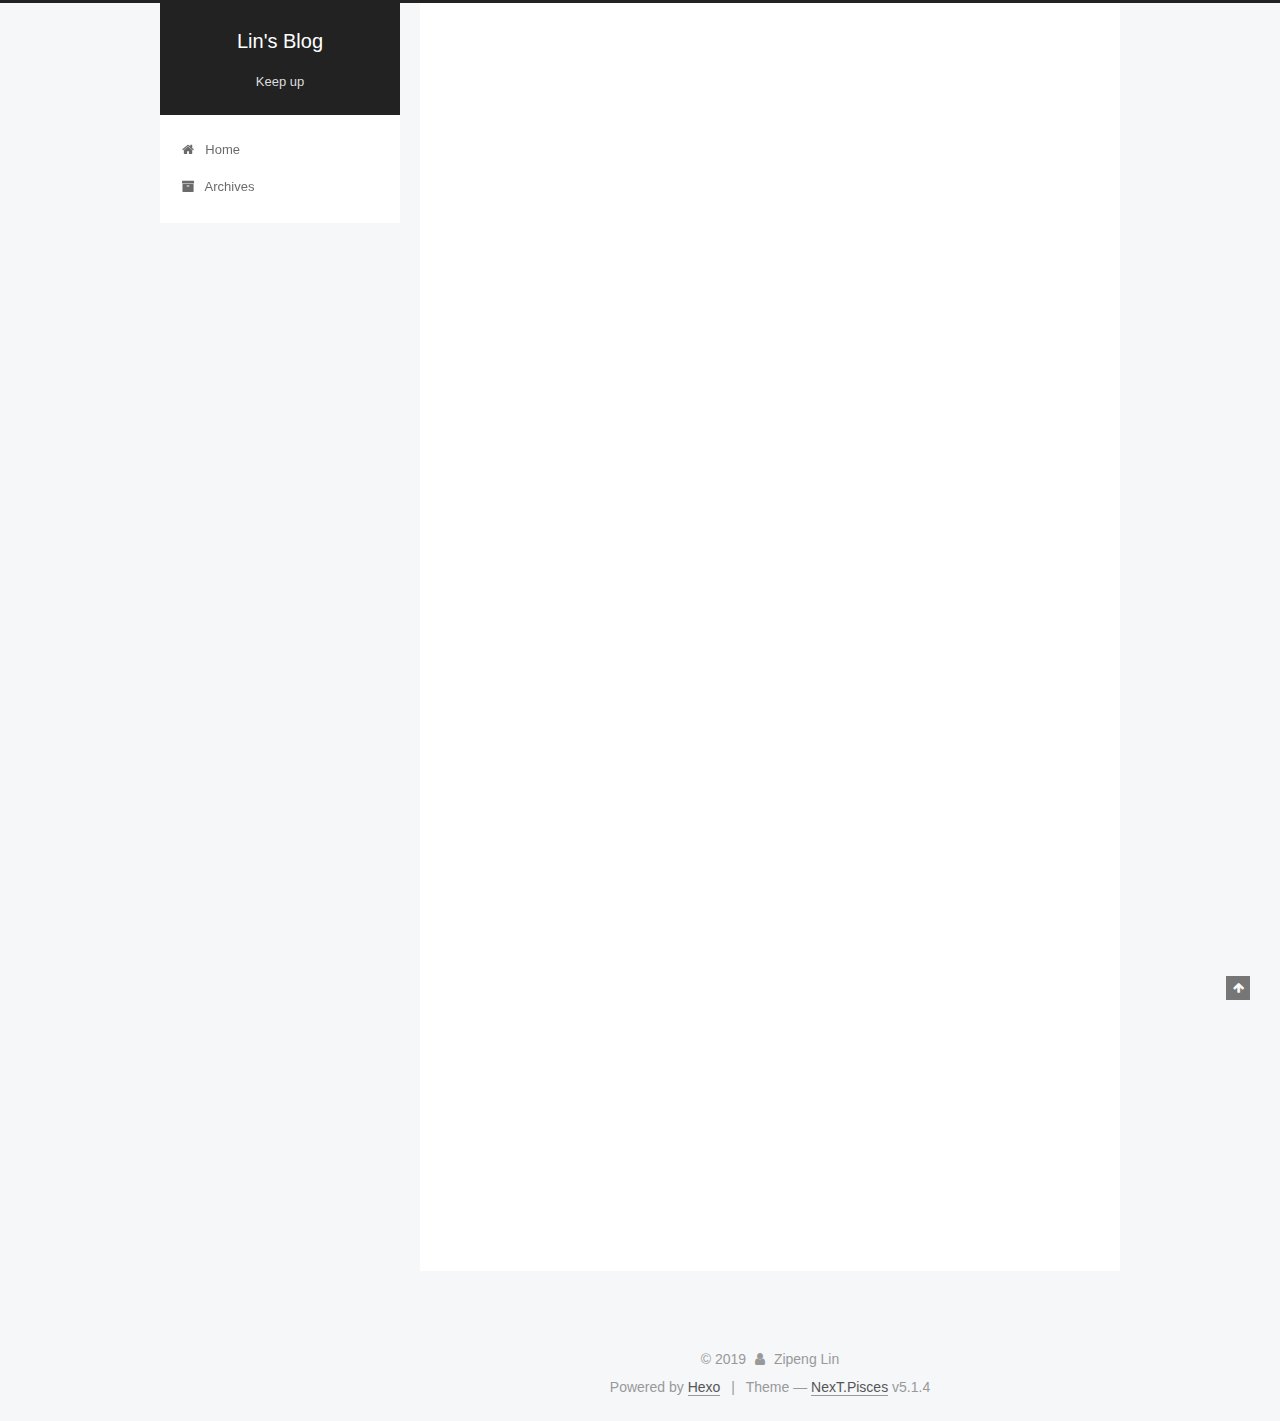
==== commit 7c0a59d9: "Site updated: 2019-08-12 16:46:47" ====
--- a/index.html
+++ b/index.html
@@ -5,7 +5,7 @@
   
 
 
-<html class="theme-next pisces use-motion" lang="en">
+<html class="theme-next pisces use-motion" lang="zh_Hans">
 <head><meta name="generator" content="Hexo 3.9.0">
   <meta charset="UTF-8">
 <meta http-equiv="X-UA-Compatible" content="IE=edge">
@@ -80,12 +80,12 @@
 
 
 <meta property="og:type" content="website">
-<meta property="og:title" content="Hexo">
+<meta property="og:title" content="Lin&#39;s Blog">
 <meta property="og:url" content="http://yoursite.com/index.html">
-<meta property="og:site_name" content="Hexo">
-<meta property="og:locale" content="en">
+<meta property="og:site_name" content="Lin&#39;s Blog">
+<meta property="og:locale" content="zh_Hans">
 <meta name="twitter:card" content="summary">
-<meta name="twitter:title" content="Hexo">
+<meta name="twitter:title" content="Lin&#39;s Blog">
 
 
 
@@ -121,7 +121,7 @@
 
 
 
-  <title>Hexo</title>
+  <title>Lin's Blog</title>
   
 
 
@@ -133,7 +133,7 @@
 
 </head>
 
-<body itemscope itemtype="http://schema.org/WebPage" lang="en">
+<body itemscope itemtype="http://schema.org/WebPage" lang="zh_Hans">
 
   
   
@@ -152,12 +152,12 @@
     <div class="custom-logo-site-title">
       <a href="/" class="brand" rel="start">
         <span class="logo-line-before"><i></i></span>
-        <span class="site-title">Hexo</span>
+        <span class="site-title">Lin's Blog</span>
         <span class="logo-line-after"><i></i></span>
       </a>
     </div>
       
-        <p class="site-subtitle"></p>
+        <p class="site-subtitle">Keep up</p>
       
   </div>
 
@@ -232,13 +232,13 @@
     <link itemprop="mainEntityOfPage" href="http://yoursite.com/2019/08/12/test-my-site/">
 
     <span hidden itemprop="author" itemscope itemtype="http://schema.org/Person">
-      <meta itemprop="name" content="John Doe">
+      <meta itemprop="name" content="Zipeng Lin">
       <meta itemprop="description" content>
       <meta itemprop="image" content="/images/avatar.gif">
     </span>
 
     <span hidden itemprop="publisher" itemscope itemtype="http://schema.org/Organization">
-      <meta itemprop="name" content="Hexo">
+      <meta itemprop="name" content="Lin's Blog">
     </span>
 
     
@@ -351,13 +351,13 @@
     <link itemprop="mainEntityOfPage" href="http://yoursite.com/2019/08/12/hello-world/">
 
     <span hidden itemprop="author" itemscope itemtype="http://schema.org/Person">
-      <meta itemprop="name" content="John Doe">
+      <meta itemprop="name" content="Zipeng Lin">
       <meta itemprop="description" content>
       <meta itemprop="image" content="/images/avatar.gif">
     </span>
 
     <span hidden itemprop="publisher" itemscope itemtype="http://schema.org/Organization">
-      <meta itemprop="name" content="Hexo">
+      <meta itemprop="name" content="Lin's Blog">
     </span>
 
     
@@ -502,7 +502,7 @@
         <div class="site-overview">
           <div class="site-author motion-element" itemprop="author" itemscope itemtype="http://schema.org/Person">
             
-              <p class="site-author-name" itemprop="name">John Doe</p>
+              <p class="site-author-name" itemprop="name">Zipeng Lin</p>
               <p class="site-description motion-element" itemprop="description"></p>
           </div>
 
@@ -558,7 +558,7 @@
   <span class="with-love">
     <i class="fa fa-user"></i>
   </span>
-  <span class="author" itemprop="copyrightHolder">John Doe</span>
+  <span class="author" itemprop="copyrightHolder">Zipeng Lin</span>
 
   
 </div>
--- a/css/main.css
+++ b/css/main.css
@@ -1823,7 +1823,7 @@
   width: 4px;
   height: 4px;
   border-radius: 50%;
-  background: #8eb828;
+  background: #f187ff;
 }
 .links-of-blogroll {
   font-size: 13px;
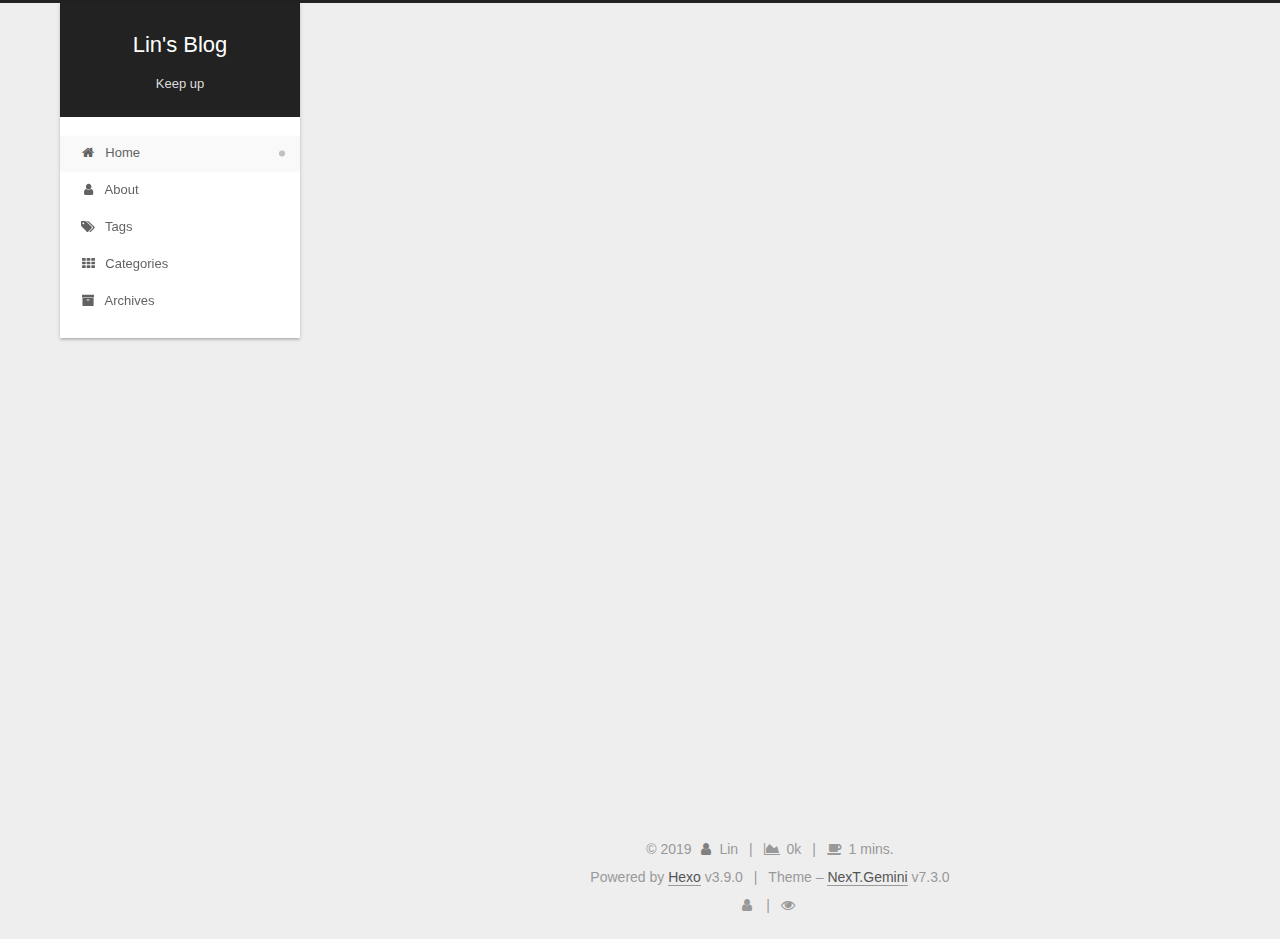
==== commit aa41d4b4: "Site updated: 2019-08-16 11:25:44" ====
--- a/index.html
+++ b/index.html
@@ -2,124 +2,82 @@
 
 
 
-  
-
-
-<html class="theme-next pisces use-motion" lang="zh_Hans">
-<head><meta name="generator" content="Hexo 3.9.0">
+
+
+<html class="theme-next gemini use-motion" lang="en">
+<head>
   <meta charset="UTF-8">
+<meta name="generator" content="Hexo 3.9.0">
+<meta name="viewport" content="width=device-width, initial-scale=1, maximum-scale=2">
+<meta name="theme-color" content="#222">
 <meta http-equiv="X-UA-Compatible" content="IE=edge">
-<meta name="viewport" content="width=device-width, initial-scale=1, maximum-scale=1">
-<meta name="theme-color" content="#222">
-
-
-
-
-
-
-
-
-
-<meta http-equiv="Cache-Control" content="no-transform">
-<meta http-equiv="Cache-Control" content="no-siteapp">
-
-
-
-
-
-
-
-
-
-
-
-
-
-
-
-
-  
-  
-  <link href="/lib/fancybox/source/jquery.fancybox.css?v=2.1.5" rel="stylesheet" type="text/css">
-
-
-
-
-
-
-
-<link href="/lib/font-awesome/css/font-awesome.min.css?v=4.6.2" rel="stylesheet" type="text/css">
-
-<link href="/css/main.css?v=5.1.4" rel="stylesheet" type="text/css">
-
-
-  <link rel="apple-touch-icon" sizes="180x180" href="/images/apple-touch-icon-next.png?v=5.1.4">
-
-
-  <link rel="icon" type="image/png" sizes="32x32" href="/images/favicon-32x32-next.png?v=5.1.4">
-
-
-  <link rel="icon" type="image/png" sizes="16x16" href="/images/favicon-16x16-next.png?v=5.1.4">
-
-
-  <link rel="mask-icon" href="/images/logo.svg?v=5.1.4" color="#222">
-
-
-
-
-
-  <meta name="keywords" content="Hexo, NexT">
-
-
-
-
-
-
-
-
-
-
-<meta property="og:type" content="website">
-<meta property="og:title" content="Lin&#39;s Blog">
-<meta property="og:url" content="http://yoursite.com/index.html">
-<meta property="og:site_name" content="Lin&#39;s Blog">
-<meta property="og:locale" content="zh_Hans">
-<meta name="twitter:card" content="summary">
-<meta name="twitter:title" content="Lin&#39;s Blog">
-
-
-
-<script type="text/javascript" id="hexo.configurations">
+  <link rel="apple-touch-icon" sizes="180x180" href="/images/apple-touch-icon-next.png?v=7.3.0">
+  <link rel="icon" type="image/png" sizes="32x32" href="/images/favicon-32x32-next.png?v=7.3.0">
+  <link rel="icon" type="image/png" sizes="16x16" href="/images/favicon-16x16-next.png?v=7.3.0">
+  <link rel="mask-icon" href="/images/logo.svg?v=7.3.0" color="#222">
+
+<link rel="stylesheet" href="/css/main.css?v=7.3.0">
+
+
+<link rel="stylesheet" href="/lib/font-awesome/css/font-awesome.min.css?v=4.7.0">
+
+
+<script id="hexo-configurations">
   var NexT = window.NexT || {};
   var CONFIG = {
     root: '/',
-    scheme: 'Pisces',
-    version: '5.1.4',
-    sidebar: {"position":"left","display":"post","offset":12,"b2t":false,"scrollpercent":false,"onmobile":false},
-    fancybox: true,
-    tabs: true,
-    motion: {"enable":true,"async":false,"transition":{"post_block":"fadeIn","post_header":"slideDownIn","post_body":"slideDownIn","coll_header":"slideLeftIn","sidebar":"slideUpIn"}},
-    duoshuo: {
-      userId: '0',
-      author: 'Author'
-    },
+    scheme: 'Gemini',
+    version: '7.3.0',
+    exturl: false,
+    sidebar: {"position":"left","display":"post","offset":12,"onmobile":false},
+    back2top: {"enable":true,"sidebar":false,"scrollpercent":false},
+    save_scroll: false,
+    copycode: {"enable":false,"show_result":false,"style":null},
+    fancybox: false,
+    mediumzoom: false,
+    lazyload: false,
+    pangu: false,
     algolia: {
       applicationID: '',
       apiKey: '',
       indexName: '',
       hits: {"per_page":10},
       labels: {"input_placeholder":"Search for Posts","hits_empty":"We didn't find any results for the search: ${query}","hits_stats":"${hits} results found in ${time} ms"}
+    },
+    localsearch: {"enable":false,"trigger":"auto","top_n_per_article":1,"unescape":false,"preload":false},
+    path: '',
+    motion: {"enable":true,"async":false,"transition":{"post_block":"fadeIn","post_header":"slideDownIn","post_body":"slideDownIn","coll_header":"slideLeftIn","sidebar":"slideUpIn"}},
+    translation: {
+      copy_button: 'Copy',
+      copy_success: 'Copied',
+      copy_failure: 'Copy failed'
     }
   };
 </script>
 
-
-
+  <meta name="description" content="学大习，恰大饭">
+<meta property="og:type" content="website">
+<meta property="og:title" content="Lin&#39;s Blog">
+<meta property="og:url" content="http://yoursite.com/index.html">
+<meta property="og:site_name" content="Lin&#39;s Blog">
+<meta property="og:description" content="学大习，恰大饭">
+<meta property="og:locale" content="en">
+<meta name="twitter:card" content="summary">
+<meta name="twitter:title" content="Lin&#39;s Blog">
+<meta name="twitter:description" content="学大习，恰大饭">
   <link rel="canonical" href="http://yoursite.com/">
 
 
-
-
+<script id="page-configurations">
+  // https://hexo.io/docs/variables.html
+  CONFIG.page = {
+    sidebar: "",
+    isHome: true,
+    isPost: false,
+    isPage: false,
+    isArchive: false
+  };
+</script>
 
   <title>Lin's Blog</title>
   
@@ -131,23 +89,41 @@
 
 
 
+  <noscript>
+  <style>
+  .use-motion .motion-element,
+  .use-motion .brand,
+  .use-motion .menu-item,
+  .sidebar-inner,
+  .use-motion .post-block,
+  .use-motion .pagination,
+  .use-motion .comments,
+  .use-motion .post-header,
+  .use-motion .post-body,
+  .use-motion .collection-title { opacity: initial; }
+
+  .use-motion .logo,
+  .use-motion .site-title,
+  .use-motion .site-subtitle {
+    opacity: initial;
+    top: initial;
+  }
+
+  .use-motion .logo-line-before i { left: initial; }
+  .use-motion .logo-line-after i { right: initial; }
+  </style>
+</noscript>
+
 </head>
 
-<body itemscope itemtype="http://schema.org/WebPage" lang="zh_Hans">
-
-  
-  
-    
-  
-
-  <div class="container sidebar-position-left 
-  page-home">
+<body itemscope itemtype="http://schema.org/WebPage" lang="en">
+
+  <div class="container sidebar-position-left">
     <div class="headband"></div>
 
     <header id="header" class="header" itemscope itemtype="http://schema.org/WPHeader">
       <div class="header-inner"><div class="site-brand-wrapper">
-  <div class="site-meta ">
-    
+  <div class="site-meta">
 
     <div class="custom-logo-site-title">
       <a href="/" class="brand" rel="start">
@@ -156,13 +132,12 @@
         <span class="logo-line-after"><i></i></span>
       </a>
     </div>
-      
         <p class="site-subtitle">Keep up</p>
       
   </div>
 
   <div class="site-nav-toggle">
-    <button>
+    <button aria-label="Toggle navigation bar">
       <span class="btn-bar"></span>
       <span class="btn-bar"></span>
       <span class="btn-bar"></span>
@@ -170,124 +145,167 @@
   </div>
 </div>
 
+
 <nav class="site-nav">
   
-
-  
-    <ul id="menu" class="menu">
+  <ul id="menu" class="menu">
+      
+      
       
         
         <li class="menu-item menu-item-home">
-          <a href="/" rel="section">
-            
-              <i class="menu-item-icon fa fa-fw fa-home"></i> <br>
-            
-            Home
-          </a>
-        </li>
+      
+    
+
+    <a href="/" rel="section"><i class="menu-item-icon fa fa-fw fa-home"></i> <br>Home</a>
+
+  </li>
+      
+      
+      
+        
+        <li class="menu-item menu-item-about">
+      
+    
+
+    <a href="/about/" rel="section"><i class="menu-item-icon fa fa-fw fa-user"></i> <br>About</a>
+
+  </li>
+      
+      
+      
+        
+        <li class="menu-item menu-item-tags">
+      
+    
+
+    <a href="/tags/" rel="section"><i class="menu-item-icon fa fa-fw fa-tags"></i> <br>Tags</a>
+
+  </li>
+      
+      
+      
+        
+        <li class="menu-item menu-item-categories">
+      
+    
+
+    <a href="/categories/" rel="section"><i class="menu-item-icon fa fa-fw fa-th"></i> <br>Categories</a>
+
+  </li>
+      
+      
       
         
         <li class="menu-item menu-item-archives">
-          <a href="/archives/" rel="section">
-            
-              <i class="menu-item-icon fa fa-fw fa-archive"></i> <br>
-            
-            Archives
-          </a>
-        </li>
-      
-
-      
-    </ul>
-  
-
-  
+      
+    
+
+    <a href="/archives/" rel="section"><i class="menu-item-icon fa fa-fw fa-archive"></i> <br>Archives</a>
+
+  </li>
+  </ul>
+
 </nav>
-
-
-
- </div>
+</div>
     </header>
+
+    
+
 
     <main id="main" class="main">
       <div class="main-inner">
         <div class="content-wrap">
-          <div id="content" class="content">
+            
+
+          <div id="content" class="content page-home">
             
   <section id="posts" class="posts-expand">
-    
-      
-
-  
-
-  
-  
-  
+      
 
   <article class="post post-type-normal" itemscope itemtype="http://schema.org/Article">
   
   
   
   <div class="post-block">
-    <link itemprop="mainEntityOfPage" href="http://yoursite.com/2019/08/12/test-my-site/">
+    <link itemprop="mainEntityOfPage" href="http://yoursite.com/2019/08/16/OnePlus/">
 
     <span hidden itemprop="author" itemscope itemtype="http://schema.org/Person">
-      <meta itemprop="name" content="Zipeng Lin">
-      <meta itemprop="description" content>
-      <meta itemprop="image" content="/images/avatar.gif">
+      <meta itemprop="name" content="Lin">
+      <meta itemprop="description" content="学大习，恰大饭">
+      <meta itemprop="image" content="/images/my_avatar.gif">
     </span>
 
     <span hidden itemprop="publisher" itemscope itemtype="http://schema.org/Organization">
       <meta itemprop="name" content="Lin's Blog">
     </span>
-
-    
       <header class="post-header">
 
         
-        
           <h1 class="post-title" itemprop="name headline">
-                
-                <a class="post-title-link" href="/2019/08/12/test-my-site/" itemprop="url">test_my_site</a></h1>
+              
+              <a href="/2019/08/16/OnePlus/" class="post-title-link" itemprop="url">一加7---使用体验全记录</a>
+            
+          </h1>
         
 
         <div class="post-meta">
-          <span class="post-time">
-            
+            <span class="post-meta-item">
               <span class="post-meta-item-icon">
                 <i class="fa fa-calendar-o"></i>
               </span>
-              
-                <span class="post-meta-item-text">Posted on</span>
-              
-              <time title="Post created" itemprop="dateCreated datePublished" datetime="2019-08-12T16:24:32+08:00">
-                2019-08-12
-              </time>
+              <span class="post-meta-item-text">Posted on</span>
+
+              
+                
+              
+
+              <time title="Created: 2019-08-16 08:41:23 / Modified: 11:08:06" itemprop="dateCreated datePublished" datetime="2019-08-16T08:41:23+08:00">2019-08-16</time>
+            </span>
+          
             
 
             
-
-            
-          </span>
-
-          
-
-          
-            
-          
-
-          
-          
-
-          
-
-          
-
+          
+            <span class="post-meta-item">
+              <span class="post-meta-item-icon">
+                <i class="fa fa-folder-o"></i>
+              </span>
+              <span class="post-meta-item-text">In</span>
+              
+                <span itemprop="about" itemscope itemtype="http://schema.org/Thing"><a href="/categories/电子产品/" itemprop="url" rel="index"><span itemprop="name">电子产品</span></a></span>
+
+                
+                
+              
+            </span>
+          
+
+          
+          <br>
+            <span class="post-meta-item" title="Symbols count in article">
+              <span class="post-meta-item-icon">
+                <i class="fa fa-file-word-o"></i>
+              </span>
+              
+                <span class="post-meta-item-text">Symbols count in article: </span>
+              
+              <span>399</span>
+            </span>
+          
+            <span class="post-meta-item" title="Reading time">
+              <span class="post-meta-item-icon">
+                <i class="fa fa-clock-o"></i>
+              </span>
+              
+                <span class="post-meta-item-text">Reading time &asymp;</span>
+              
+              <span>1 mins.</span>
+            </span>
           
 
         </div>
       </header>
-    
 
     
     
@@ -295,191 +313,47 @@
     <div class="post-body" itemprop="articleBody">
 
       
-      
-
-      
-        
-          
-            
-          
+          <p>8月15日，我终于放下了我四岁半的iPhone 6 plus，在京东上以2799，6期免息分期买下了我心心念念以久的一加7。为什么不买pro？原因有以下几点：</p><ul>
+<li>对曲面屏无感：不知道是不是因为自己的度数太高还是眼睛的问题，看曲面屏的时候会头晕；此外，曲面屏维修太贵了，手残党劝退；最后，这么多年了，也习惯了非曲面屏手机，<strong>懒得</strong>再去适应新的内容了。</li>
+<li>不喜欢弹出式摄像头：个人感觉像返古一般，弹出式摄像头回归了很早以前诺基亚喜欢的各种奇异的机械结构，让人觉得有些不舒服；此外，我比较喜欢手机的整体性，手机冷不防的冒出来个摄像头也有些奇怪。</li>
+<li>手机尺寸有点大了：作为一个小手机的爱好者，更小的屏幕会感觉会更吸引人（虽然一加7好像也没有多小，主要是穷买不起再小的了，明示iPhone三星），而且也更轻便一点</li>
+</ul>
+          <!--noindex-->
+          
+            <div class="post-button text-center">
+              <a class="btn" href="/2019/08/16/OnePlus/#more" rel="contents">
+                Read more &raquo;
+              </a>
+            </div>
+          
+          <!--/noindex-->
         
       
     </div>
-    
-    
-    
-
-    
-
-    
-
-    
-
-    <footer class="post-footer">
-      
-
-      
-
-      
-
-      
-      
-        <div class="post-eof"></div>
-      
-    </footer>
+
+    
+    
+    
+      <footer class="post-footer">
+          <div class="post-eof"></div>
+        
+      </footer>
   </div>
   
   
   
   </article>
 
-
-    
-      
-
-  
-
-  
-  
-  
-
-  <article class="post post-type-normal" itemscope itemtype="http://schema.org/Article">
-  
-  
-  
-  <div class="post-block">
-    <link itemprop="mainEntityOfPage" href="http://yoursite.com/2019/08/12/hello-world/">
-
-    <span hidden itemprop="author" itemscope itemtype="http://schema.org/Person">
-      <meta itemprop="name" content="Zipeng Lin">
-      <meta itemprop="description" content>
-      <meta itemprop="image" content="/images/avatar.gif">
-    </span>
-
-    <span hidden itemprop="publisher" itemscope itemtype="http://schema.org/Organization">
-      <meta itemprop="name" content="Lin's Blog">
-    </span>
-
-    
-      <header class="post-header">
-
-        
-        
-          <h1 class="post-title" itemprop="name headline">
-                
-                <a class="post-title-link" href="/2019/08/12/hello-world/" itemprop="url">Hello World</a></h1>
-        
-
-        <div class="post-meta">
-          <span class="post-time">
-            
-              <span class="post-meta-item-icon">
-                <i class="fa fa-calendar-o"></i>
-              </span>
-              
-                <span class="post-meta-item-text">Posted on</span>
-              
-              <time title="Post created" itemprop="dateCreated datePublished" datetime="2019-08-12T16:21:10+08:00">
-                2019-08-12
-              </time>
-            
-
-            
-
-            
-          </span>
-
-          
-
-          
-            
-          
-
-          
-          
-
-          
-
-          
-
+    
+  </section>
+
+  
+
+
+          </div>
           
 
         </div>
-      </header>
-    
-
-    
-    
-    
-    <div class="post-body" itemprop="articleBody">
-
-      
-      
-
-      
-        
-          
-            <p>Welcome to <a href="https://hexo.io/" target="_blank" rel="noopener">Hexo</a>! This is your very first post. Check <a href="https://hexo.io/docs/" target="_blank" rel="noopener">documentation</a> for more info. If you get any problems when using Hexo, you can find the answer in <a href="https://hexo.io/docs/troubleshooting.html" target="_blank" rel="noopener">troubleshooting</a> or you can ask me on <a href="https://github.com/hexojs/hexo/issues" target="_blank" rel="noopener">GitHub</a>.</p>
-<h2 id="Quick-Start"><a href="#Quick-Start" class="headerlink" title="Quick Start"></a>Quick Start</h2><h3 id="Create-a-new-post"><a href="#Create-a-new-post" class="headerlink" title="Create a new post"></a>Create a new post</h3><figure class="highlight bash"><table><tr><td class="gutter"><pre><span class="line">1</span><br></pre></td><td class="code"><pre><span class="line">$ hexo new <span class="string">"My New Post"</span></span><br></pre></td></tr></table></figure>
-
-<p>More info: <a href="https://hexo.io/docs/writing.html" target="_blank" rel="noopener">Writing</a></p>
-<h3 id="Run-server"><a href="#Run-server" class="headerlink" title="Run server"></a>Run server</h3><figure class="highlight bash"><table><tr><td class="gutter"><pre><span class="line">1</span><br></pre></td><td class="code"><pre><span class="line">$ hexo server</span><br></pre></td></tr></table></figure>
-
-<p>More info: <a href="https://hexo.io/docs/server.html" target="_blank" rel="noopener">Server</a></p>
-<h3 id="Generate-static-files"><a href="#Generate-static-files" class="headerlink" title="Generate static files"></a>Generate static files</h3><figure class="highlight bash"><table><tr><td class="gutter"><pre><span class="line">1</span><br></pre></td><td class="code"><pre><span class="line">$ hexo generate</span><br></pre></td></tr></table></figure>
-
-<p>More info: <a href="https://hexo.io/docs/generating.html" target="_blank" rel="noopener">Generating</a></p>
-<h3 id="Deploy-to-remote-sites"><a href="#Deploy-to-remote-sites" class="headerlink" title="Deploy to remote sites"></a>Deploy to remote sites</h3><figure class="highlight bash"><table><tr><td class="gutter"><pre><span class="line">1</span><br></pre></td><td class="code"><pre><span class="line">$ hexo deploy</span><br></pre></td></tr></table></figure>
-
-<p>More info: <a href="https://hexo.io/docs/deployment.html" target="_blank" rel="noopener">Deployment</a></p>
-
-          
-        
-      
-    </div>
-    
-    
-    
-
-    
-
-    
-
-    
-
-    <footer class="post-footer">
-      
-
-      
-
-      
-
-      
-      
-        <div class="post-eof"></div>
-      
-    </footer>
-  </div>
-  
-  
-  
-  </article>
-
-
-    
-  </section>
-
-  
-
-
-          </div>
-          
-
-
-          
-
-        </div>
-        
           
   
   <div class="sidebar-toggle">
@@ -491,93 +365,170 @@
   </div>
 
   <aside id="sidebar" class="sidebar">
-    
     <div class="sidebar-inner">
 
-      
-
-      
-
-      <section class="site-overview-wrap sidebar-panel sidebar-panel-active">
+      <div class="site-overview-wrap sidebar-panel sidebar-panel-active">
         <div class="site-overview">
+
           <div class="site-author motion-element" itemprop="author" itemscope itemtype="http://schema.org/Person">
-            
-              <p class="site-author-name" itemprop="name">Zipeng Lin</p>
-              <p class="site-description motion-element" itemprop="description"></p>
-          </div>
-
-          <nav class="site-state motion-element">
-
-            
-              <div class="site-state-item site-state-posts">
-              
-                <a href="/archives/">
-              
-                  <span class="site-state-item-count">2</span>
-                  <span class="site-state-item-name">posts</span>
-                </a>
-              </div>
-            
-
-            
-
-            
-
-          </nav>
-
-          
-
-          
-
-          
-          
-
-          
-          
-
-          
+    <img class="site-author-image" itemprop="image"
+      src="/images/my_avatar.gif"
+      alt="Lin">
+  <p class="site-author-name" itemprop="name">Lin</p>
+  <div class="site-description motion-element" itemprop="description">学大习，恰大饭</div>
+</div>
+  <nav class="site-state motion-element">
+      <div class="site-state-item site-state-posts">
+        
+          <a href="/archives/">
+        
+          <span class="site-state-item-count">1</span>
+          <span class="site-state-item-name">posts</span>
+        </a>
+      </div>
+    
+      
+      
+      <div class="site-state-item site-state-categories">
+        
+          
+            <a href="/categories/">
+          
+        
+        
+        
+          
+        
+        <span class="site-state-item-count">1</span>
+        <span class="site-state-item-name">categories</span>
+        </a>
+      </div>
+    
+      
+      
+      <div class="site-state-item site-state-tags">
+        
+          
+            <a href="/tags/">
+          
+        
+        
+        
+          
+        
+          
+        
+          
+        
+        <span class="site-state-item-count">3</span>
+        <span class="site-state-item-name">tags</span>
+        </a>
+      </div>
+    
+  </nav>
+  <div class="links-of-author motion-element">
+      <span class="links-of-author-item">
+      
+      
+        
+      
+      
+        
+      
+        <a href="https://github.com/paullinzipeng" title="GitHub &rarr; https://github.com/paullinzipeng" rel="noopener" target="_blank"><i class="fa fa-fw fa-github"></i>GitHub</a>
+      </span>
+    
+      <span class="links-of-author-item">
+      
+      
+        
+      
+      
+        
+      
+        <a href="/paullinzipeng@gmail.com" title="E-Mail &rarr; paullinzipeng@gmail.com"><i class="fa fa-fw fa-envelope"></i>E-Mail</a>
+      </span>
+    
+      <span class="links-of-author-item">
+      
+      
+        
+      
+      
+        
+      
+        <a href="https://www.weibo.com/6993678751" title="Weibo &rarr; https://www.weibo.com/6993678751" rel="noopener" target="_blank"><i class="fa fa-fw fa-weibo"></i>Weibo</a>
+      </span>
+    
+      <span class="links-of-author-item">
+      
+      
+        
+      
+      
+        
+      
+        <a href="/www.linkedin.com/in/paul-zipeng-lin" title="Linkedin &rarr; www.linkedin.com/in/paul-zipeng-lin"><i class="fa fa-fw fa-linkedin"></i>Linkedin</a>
+      </span>
+    
+  </div>
+
+
 
         </div>
-      </section>
-
-      
-
-      
+      </div>
 
     </div>
   </aside>
-
-
-        
+  <div id="sidebar-dimmer"></div>
+
+
       </div>
     </main>
 
     <footer id="footer" class="footer">
       <div class="footer-inner">
         <div class="copyright">&copy; <span itemprop="copyrightYear">2019</span>
-  <span class="with-love">
+  <span class="with-love" id="animate">
     <i class="fa fa-user"></i>
   </span>
-  <span class="author" itemprop="copyrightHolder">Zipeng Lin</span>
-
-  
+  <span class="author" itemprop="copyrightHolder">Lin</span>
+    <span class="post-meta-divider">|</span>
+    <span class="post-meta-item-icon">
+      <i class="fa fa-area-chart"></i>
+    </span>
+    <span title="Symbols count total">0k</span>
+    <span class="post-meta-divider">|</span>
+    <span class="post-meta-item-icon">
+      <i class="fa fa-coffee"></i>
+    </span>
+    <span title="Reading time total">1 mins.</span>
 </div>
-
-
-  <div class="powered-by">Powered by <a class="theme-link" target="_blank" href="https://hexo.io">Hexo</a></div>
-
-
-
+  <div class="powered-by">Powered by <a href="https://hexo.io" class="theme-link" rel="noopener" target="_blank">Hexo</a> v3.9.0</div>
   <span class="post-meta-divider">|</span>
-
-
-
-  <div class="theme-info">Theme &mdash; <a class="theme-link" target="_blank" href="https://github.com/iissnan/hexo-theme-next">NexT.Pisces</a> v5.1.4</div>
-
-
-
-
-        
+  <div class="theme-info">Theme – <a href="https://theme-next.org" class="theme-link" rel="noopener" target="_blank">NexT.Gemini</a> v7.3.0</div>
+
+        
+<div class="busuanzi-count">
+  <script async src="https://busuanzi.ibruce.info/busuanzi/2.3/busuanzi.pure.mini.js"></script>
+    <span class="post-meta-item-icon">
+      <i class="fa fa-user"></i>
+    </span>
+    <span class="site-uv" title="Total Visitors">
+      <span class="busuanzi-value" id="busuanzi_value_site_uv"></span>
+    </span>
+  
+    <span class="post-meta-divider">|</span>
+  
+    <span class="post-meta-item-icon">
+      <i class="fa fa-eye"></i>
+    </span>
+    <span class="site-pv" title="Total Views">
+      <span class="busuanzi-value" id="busuanzi_value_site_pv"></span>
+    </span>
+  
+</div>
+
 
 
 
@@ -588,159 +539,69 @@
         
       </div>
     </footer>
-
-    
       <div class="back-to-top">
         <i class="fa fa-arrow-up"></i>
-        
       </div>
-    
 
     
 
   </div>
 
   
-
-<script type="text/javascript">
-  if (Object.prototype.toString.call(window.Promise) !== '[object Function]') {
-    window.Promise = null;
-  }
-</script>
-
-
-
-
-
-
-
-
-
-  
-
-
-
-
-
-
-
-
-
-
-
-
-  
-  
-    <script type="text/javascript" src="/lib/jquery/index.js?v=2.1.3"></script>
-  
-
-  
-  
-    <script type="text/javascript" src="/lib/fastclick/lib/fastclick.min.js?v=1.0.6"></script>
-  
-
-  
-  
-    <script type="text/javascript" src="/lib/jquery_lazyload/jquery.lazyload.js?v=1.9.7"></script>
-  
-
-  
-  
-    <script type="text/javascript" src="/lib/velocity/velocity.min.js?v=1.2.1"></script>
-  
-
-  
-  
-    <script type="text/javascript" src="/lib/velocity/velocity.ui.min.js?v=1.2.1"></script>
-  
-
-  
-  
-    <script type="text/javascript" src="/lib/fancybox/source/jquery.fancybox.pack.js?v=2.1.5"></script>
-  
-
-
-  
-
-
-  <script type="text/javascript" src="/js/src/utils.js?v=5.1.4"></script>
-
-  <script type="text/javascript" src="/js/src/motion.js?v=5.1.4"></script>
-
-
-
-  
-  
-
-
-  <script type="text/javascript" src="/js/src/affix.js?v=5.1.4"></script>
-
-  <script type="text/javascript" src="/js/src/schemes/pisces.js?v=5.1.4"></script>
-
-
-
-  
-
-  
-
-
-  <script type="text/javascript" src="/js/src/bootstrap.js?v=5.1.4"></script>
-
-
-
-  
-
-
-  
-
-
-
-
-	
-
-
-
-
-
-  
-
-
-
-
-
-  
-
-
-
-
-
-
-
-
-
-
-
-
-  
-
-
-
-
-
-  
-
-  
-
-  
-
-  
-  
-
-  
-
-  
-
-  
-
+  <script src="/lib/jquery/index.js?v=3.4.1"></script>
+  <script src="/lib/velocity/velocity.min.js?v=1.2.1"></script>
+  <script src="/lib/velocity/velocity.ui.min.js?v=1.2.1"></script>
+
+<script src="/js/utils.js?v=7.3.0"></script>
+  <script src="/js/motion.js?v=7.3.0"></script>
+
+
+  <script src="/js/affix.js?v=7.3.0"></script>
+  <script src="/js/schemes/pisces.js?v=7.3.0"></script>
+
+
+
+<script src="/js/next-boot.js?v=7.3.0"></script>
+
+
+
+
+  
+
+
+
+
+
+
+
+
+
+
+
+
+
+
+
+
+
+
+
+
+
+
+
+
+
+
+
+
+  
+
+  
+
+  
+
+
+  
 </body>
 </html>
--- a/css/main.css
+++ b/css/main.css
@@ -1,66 +1,43 @@
-/* normalize.css v3.0.2 | MIT License | git.io/normalize */
 html {
-  font-family: sans-serif; /* 1 */
-  -ms-text-size-adjust: 100%; /* 2 */
+  line-height: 1.15; /* 1 */
   -webkit-text-size-adjust: 100%; /* 2 */
 }
 body {
   margin: 0;
 }
-article,
-aside,
-details,
-figcaption,
-figure,
-footer,
-header,
-hgroup,
-main,
-menu,
-nav,
-section,
-summary {
+main {
   display: block;
-}
-audio,
-canvas,
-progress,
-video {
-  display: inline-block; /* 1 */
-  vertical-align: baseline; /* 2 */
-}
-audio:not([controls]) {
-  display: none;
-  height: 0;
-}
-[hidden],
-template {
-  display: none;
-}
-a {
-  background-color: transparent;
-}
-a:active,
-a:hover {
-  outline: 0;
-}
-abbr[title] {
-  border-bottom: 1px dotted;
-}
-b,
-strong {
-  font-weight: bold;
-}
-dfn {
-  font-style: italic;
 }
 h1 {
   font-size: 2em;
   margin: 0.67em 0;
 }
-mark {
-  background: #ff0;
-  color: #000;
+hr {
+  box-sizing: content-box; /* 1 */
+  height: 0; /* 1 */
+  overflow: visible; /* 2 */
+}
+pre {
+  font-family: monospace, monospace; /* 1 */
+  font-size: 1em; /* 2 */
+}
+a {
+  background-color: transparent;
+}
+abbr[title] {
+  border-bottom: none; /* 1 */
+  text-decoration: underline; /* 2 */
+  text-decoration: underline dotted; /* 2 */
+}
+b,
+strong {
+  font-weight: bolder;
+}
+code,
+kbd,
+samp {
+  font-family: monospace, monospace; /* 1 */
+  font-size: 1em; /* 2 */
 }
 small {
   font-size: 80%;
@@ -72,138 +49,118 @@
   position: relative;
   vertical-align: baseline;
 }
+sub {
+  bottom: -0.25em;
+}
 sup {
   top: -0.5em;
 }
-sub {
-  bottom: -0.25em;
-}
 img {
-  border: 0;
-}
-svg:not(:root) {
-  overflow: hidden;
-}
-figure {
-  margin: 1em 40px;
-}
-hr {
-  -moz-box-sizing: content-box;
-  box-sizing: content-box;
-  height: 0;
-}
-pre {
-  overflow: auto;
-}
-code,
-kbd,
-pre,
-samp {
-  font-family: monospace, monospace;
-  font-size: 1em;
+  border-style: none;
 }
 button,
 input,
 optgroup,
 select,
 textarea {
-  color: inherit; /* 1 */
-  font: inherit; /* 2 */
-  margin: 0; /* 3 */
-}
-button {
+  font-family: inherit; /* 1 */
+  font-size: 100%; /* 1 */
+  line-height: 1.15; /* 1 */
+  margin: 0; /* 2 */
+}
+button,
+input {
+/* 1 */
   overflow: visible;
 }
 button,
 select {
+/* 1 */
   text-transform: none;
 }
 button,
-html input[type="button"],
-input[type="reset"],
-input[type="submit"] {
-  -webkit-appearance: button; /* 2 */
-  cursor: pointer; /* 3 */
-}
-button[disabled],
-html input[disabled] {
-  cursor: default;
+[type='button'],
+[type='reset'],
+[type='submit'] {
+  -webkit-appearance: button;
 }
 button::-moz-focus-inner,
-input::-moz-focus-inner {
-  border: 0;
+[type='button']::-moz-focus-inner,
+[type='reset']::-moz-focus-inner,
+[type='submit']::-moz-focus-inner {
+  border-style: none;
   padding: 0;
 }
-input {
-  line-height: normal;
-}
-input[type="checkbox"],
-input[type="radio"] {
+button:-moz-focusring,
+[type='button']:-moz-focusring,
+[type='reset']:-moz-focusring,
+[type='submit']:-moz-focusring {
+  outline: 1px dotted ButtonText;
+}
+fieldset {
+  padding: 0.35em 0.75em 0.625em;
+}
+legend {
+  box-sizing: border-box; /* 1 */
+  color: inherit; /* 2 */
+  display: table; /* 1 */
+  max-width: 100%; /* 1 */
+  padding: 0; /* 3 */
+  white-space: normal; /* 1 */
+}
+progress {
+  vertical-align: baseline;
+}
+textarea {
+  overflow: auto;
+}
+[type='checkbox'],
+[type='radio'] {
   box-sizing: border-box; /* 1 */
   padding: 0; /* 2 */
 }
-input[type="number"]::-webkit-inner-spin-button,
-input[type="number"]::-webkit-outer-spin-button {
+[type='number']::-webkit-inner-spin-button,
+[type='number']::-webkit-outer-spin-button {
   height: auto;
 }
-input[type="search"] {
+[type='search'] {
+  outline-offset: -2px; /* 2 */
   -webkit-appearance: textfield; /* 1 */
-  -moz-box-sizing: content-box;
-  -webkit-box-sizing: content-box; /* 2 */
-  box-sizing: content-box;
-}
-input[type="search"]::-webkit-search-cancel-button,
-input[type="search"]::-webkit-search-decoration {
+}
+[type='search']::-webkit-search-decoration {
   -webkit-appearance: none;
 }
-fieldset {
-  border: 1px solid #c0c0c0;
-  margin: 0 2px;
-  padding: 0.35em 0.625em 0.75em;
-}
-legend {
-  border: 0; /* 1 */
-  padding: 0; /* 2 */
-}
-textarea {
-  overflow: auto;
-}
-optgroup {
-  font-weight: bold;
-}
-table {
-  border-collapse: collapse;
-  border-spacing: 0;
-}
-td,
-th {
-  padding: 0;
+::-webkit-file-upload-button {
+  font: inherit; /* 2 */
+  -webkit-appearance: button; /* 1 */
+}
+details {
+  display: block;
+}
+summary {
+  display: list-item;
+}
+template {
+  display: none;
+}
+[hidden] {
+  display: none;
 }
 ::selection {
   background: #262a30;
   color: #fff;
 }
 body {
+  background: #eee;
+  color: #555;
+  font-family: 'Lato', "PingFang SC", "Microsoft YaHei", sans-serif;
+  font-size: 1em;
+  line-height: 2;
   position: relative;
-  font-family: 'Lato', "PingFang SC", "Microsoft YaHei", sans-serif;
-  font-size: 14px;
-  line-height: 2;
-  color: #555;
-  background: #f5f7f9;
-}
-@media (max-width: 767px) {
+}
+@media (max-width: 991px) {
   body {
     padding-right: 0 !important;
-  }
-}
-@media (min-width: 768px) and (max-width: 991px) {
-  body {
-    padding-right: 0 !important;
-  }
-}
-@media (min-width: 1600px) {
-  body {
-    font-size: 16px;
   }
 }
 h1,
@@ -212,105 +169,76 @@
 h4,
 h5,
 h6 {
-  margin: 0;
-  padding: 0;
+  font-family: 'Lato', "PingFang SC", "Microsoft YaHei", sans-serif;
   font-weight: bold;
   line-height: 1.5;
-  font-family: 'Lato', "PingFang SC", "Microsoft YaHei", sans-serif;
-}
-h2,
-h3,
-h4,
-h5,
+  margin: 20px 0 15px;
+  padding: 0;
+}
+h1 {
+  font-size: 1.75em;
+}
+h2 {
+  font-size: 1.625em;
+}
+h3 {
+  font-size: 1.5em;
+}
+h4 {
+  font-size: 1.375em;
+}
+h5 {
+  font-size: 1.25em;
+}
 h6 {
-  margin: 20px 0 15px;
-}
-h1 {
-  font-size: 22px;
-}
-@media (max-width: 767px) {
-  h1 {
-    font-size: 18px;
-  }
-}
-h2 {
-  font-size: 20px;
-}
-@media (max-width: 767px) {
-  h2 {
-    font-size: 16px;
-  }
-}
-h3 {
-  font-size: 18px;
-}
-@media (max-width: 767px) {
-  h3 {
-    font-size: 14px;
-  }
-}
-h4 {
-  font-size: 16px;
-}
-@media (max-width: 767px) {
-  h4 {
-    font-size: 12px;
-  }
-}
-h5 {
-  font-size: 14px;
-}
-@media (max-width: 767px) {
-  h5 {
-    font-size: 10px;
-  }
-}
-h6 {
-  font-size: 12px;
-}
-@media (max-width: 767px) {
-  h6 {
-    font-size: 8px;
-  }
+  font-size: 1.125em;
 }
 p {
   margin: 0 0 20px 0;
 }
-a {
+a,
+span.exturl {
+  overflow-wrap: break-word;
+  word-wrap: break-word;
+  background-color: transparent;
+  border-bottom: 1px solid #999;
   color: #555;
+  outline: none;
   text-decoration: none;
-  outline: none;
-  border-bottom: 1px solid #999;
-  word-wrap: break-word;
-}
-a:hover {
+  cursor: pointer;
+}
+a:hover,
+span.exturl:hover {
+  border-bottom-color: #222;
   color: #222;
-  border-bottom-color: #222;
-}
-blockquote {
-  margin: 0;
-  padding: 0;
+}
+video {
+  display: block;
+  margin-left: auto;
+  margin-right: auto;
+  max-width: 100%;
 }
 img {
   display: block;
+  height: auto;
   margin: auto;
   max-width: 100%;
-  height: auto;
 }
 hr {
-  margin: 40px 0;
-  height: 3px;
-  border: none;
   background-color: #ddd;
   background-image: repeating-linear-gradient(-45deg, #fff, #fff 4px, transparent 4px, transparent 8px);
+  border: none;
+  height: 3px;
+  margin: 40px 0;
 }
 blockquote {
+  border-left: 4px solid #ddd;
+  color: #666;
+  margin: 0;
   padding: 0 15px;
-  color: #666;
-  border-left: 4px solid #ddd;
 }
 blockquote cite::before {
-  content: "-";
+  content: '-';
   padding: 0 5px;
 }
 dt {
@@ -321,12 +249,12 @@
   padding: 0;
 }
 kbd {
+  background-color: #f9f9f9;
+  background-image: linear-gradient(top, #eee, #fff, #eee);
   border: 1px solid #ccc;
   border-radius: 0.2em;
   box-shadow: 0.1em 0.1em 0.2em rgba(0,0,0,0.1);
-  background-color: #f9f9f9;
   font-family: inherit;
-  background-image: -webkit-linear-gradient(top, #eee, #fff, #eee);
   padding: 0.1em 0.3em;
   white-space: nowrap;
 }
@@ -359,12 +287,12 @@
   margin-left: auto;
   margin-right: auto;
 }
-.clearfix:before,
-.clearfix:after {
-  content: " ";
+.clearfix::before,
+.clearfix::after {
+  content: ' ';
   display: table;
 }
-.clearfix:after {
+.clearfix::after {
   clear: both;
 }
 .pullquote {
@@ -380,56 +308,60 @@
   margin-left: 10px;
   margin-right: 5px;
 }
-.affix.affix.affix {
+.affix {
   position: fixed;
 }
 .translation {
+  color: #999;
+  font-size: 0.875em;
   margin-top: -20px;
-  font-size: 14px;
-  color: #999;
 }
 .scrollbar-measure {
-  width: 100px;
   height: 100px;
   overflow: scroll;
   position: absolute;
   top: -9999px;
+  width: 100px;
 }
 .use-motion .motion-element {
   opacity: 0;
 }
+.table-container {
+  margin: 20px 0;
+  overflow: auto;
+  -webkit-overflow-scrolling: touch;
+}
+.highlight .table-container {
+  margin: 0;
+}
 table {
-  margin: 20px 0;
-  width: 100%;
   border-collapse: collapse;
   border-spacing: 0;
-  border: 1px solid #ddd;
-  font-size: 14px;
-  table-layout: fixed;
-  word-wrap: break-all;
-}
-table>tbody>tr:nth-of-type(odd) {
+  font-size: 0.875em;
+  width: 100%;
+}
+table > tbody > tr:nth-of-type(odd) {
   background-color: #f9f9f9;
 }
-table>tbody>tr:hover {
+table > tbody > tr:hover {
   background-color: #f5f5f5;
 }
 caption,
 th,
 td {
+  font-weight: normal;
   padding: 8px;
   text-align: left;
   vertical-align: middle;
-  font-weight: normal;
 }
 th,
 td {
+  border: 1px solid #ddd;
   border-bottom: 3px solid #ddd;
-  border-right: 1px solid #eee;
 }
 th {
+  font-weight: 700;
   padding-bottom: 10px;
-  font-weight: 700;
 }
 td {
   border-bottom-width: 1px;
@@ -440,80 +372,86 @@
 }
 .container {
   position: relative;
-  min-height: 100%;
 }
 .header-inner {
   margin: 0 auto;
   padding: 100px 0 70px;
-  width: 700px;
+  width: calc(100% - 20px);
+}
+@media (min-width: 1200px) {
+  .container .header-inner {
+    width: 1160px;
+  }
 }
 @media (min-width: 1600px) {
   .container .header-inner {
-    width: 900px;
-  }
-}
-.main {
-  padding-bottom: 150px;
+    width: 73%;
+  }
 }
 .main-inner {
   margin: 0 auto;
-  width: 700px;
+  width: calc(100% - 20px);
+}
+@media (min-width: 1200px) {
+  .container .main-inner {
+    width: 1160px;
+  }
 }
 @media (min-width: 1600px) {
   .container .main-inner {
-    width: 900px;
+    width: 73%;
   }
 }
 .footer {
-  position: absolute;
-  left: 0;
-  bottom: 0;
-  width: 100%;
-  min-height: 50px;
+  padding: 20px 0;
 }
 .footer-inner {
   box-sizing: border-box;
-  margin: 20px auto;
-  width: 700px;
+  margin: 0 auto;
+  width: calc(100% - 20px);
+}
+@media (min-width: 1200px) {
+  .container .footer-inner {
+    width: 1160px;
+  }
 }
 @media (min-width: 1600px) {
   .container .footer-inner {
-    width: 900px;
+    width: 73%;
   }
 }
 pre,
 .highlight {
-  overflow: auto;
+  background: #f7f7f7;
+  color: #4d4d4c;
+  line-height: 1.6;
   margin: 20px 0;
-  padding: 0;
-  font-size: 13px;
-  color: #4d4d4c;
-  background: #f7f7f7;
-  line-height: 1.6;
 }
 pre,
 code {
   font-family: consolas, Menlo, "PingFang SC", "Microsoft YaHei", monospace;
 }
 code {
-  padding: 2px 4px;
+  overflow-wrap: break-word;
   word-wrap: break-word;
-  color: #555;
   background: #eee;
   border-radius: 3px;
-  font-size: 13px;
+  color: #555;
+  padding: 2px 4px;
 }
 pre {
+  overflow: auto;
   padding: 10px;
 }
 pre code {
+  background: none;
+  color: #4d4d4c;
+  font-size: 0.875em;
   padding: 0;
-  color: #4d4d4c;
-  background: none;
   text-shadow: none;
 }
-.highlight {
-  border-radius: 1px;
+.highlight *::selection {
+  background: #d6d6d6;
 }
 .highlight pre {
   border: none;
@@ -521,56 +459,54 @@
   padding: 10px 0;
 }
 .highlight table {
+  border: none;
   margin: 0;
   width: auto;
-  border: none;
 }
 .highlight td {
   border: none;
   padding: 0;
 }
 .highlight figcaption {
-  font-size: 1em;
+  background: #eee;
+  border-bottom: 1px solid #e9e9e9;
   color: #4d4d4c;
   line-height: 1em;
-  margin-bottom: 1em;
-}
-.highlight figcaption:before,
-.highlight figcaption:after {
-  content: " ";
+  margin: 0;
+  padding: 0.5em;
+}
+.highlight figcaption::before,
+.highlight figcaption::after {
+  content: ' ';
   display: table;
 }
-.highlight figcaption:after {
+.highlight figcaption::after {
   clear: both;
 }
 .highlight figcaption a {
+  color: #4d4d4c;
   float: right;
-  color: #4d4d4c;
 }
 .highlight figcaption a:hover {
   border-bottom-color: #4d4d4c;
 }
 .highlight .gutter pre {
+  background-color: #eff2f3;
+  color: #869194;
   padding-left: 10px;
   padding-right: 10px;
-  color: #869194;
   text-align: right;
-  background-color: #eff2f3;
 }
 .highlight .code pre {
+  background-color: #f7f7f7;
+  padding-left: 10px;
   width: 100%;
-  padding-left: 10px;
-  padding-right: 10px;
-  background-color: #f7f7f7;
-}
-.highlight .line {
-  height: 20px;
 }
 .gutter {
-  -webkit-user-select: none;
+  user-select: none;
   -moz-user-select: none;
   -ms-user-select: none;
-  user-select: none;
+  -webkit-user-select: none;
 }
 .gist table {
   width: auto;
@@ -585,7 +521,11 @@
   background: #dfd;
 }
 pre .meta {
-  color: #8959a8;
+  color: #eab700;
+  user-select: none;
+  -moz-user-select: none;
+  -ms-user-select: none;
+  -webkit-user-select: none;
 }
 pre .comment {
   color: #8e908c;
@@ -593,6 +533,7 @@
 pre .variable,
 pre .attribute,
 pre .tag,
+pre .name,
 pre .regexp,
 pre .ruby .constant,
 pre .xml .tag .title,
@@ -607,6 +548,7 @@
 pre .number,
 pre .preprocessor,
 pre .built_in,
+pre .builtin-name,
 pre .literal,
 pre .params,
 pre .constant,
@@ -616,13 +558,13 @@
 pre .ruby .class .title,
 pre .css .rules .attribute,
 pre .string,
+pre .symbol,
 pre .value,
 pre .inheritance,
 pre .header,
 pre .ruby .symbol,
 pre .xml .cdata,
 pre .special,
-pre .number,
 pre .formula {
   color: #718c00;
 }
@@ -644,26 +586,13 @@
 pre .javascript .function {
   color: #8959a8;
 }
-.full-image.full-image.full-image.full-image {
-  border: none;
-  max-width: 100%;
-  width: auto;
-  margin: 20px auto 25px;
-}
-@media (min-width: 992px) {
-  .full-image.full-image.full-image.full-image {
-    max-width: none;
-    width: 118%;
-    margin: 0 -9%;
-  }
-}
 .blockquote-center,
 .page-home .post-type-quote blockquote,
 .page-post-detail .post-type-quote blockquote {
-  position: relative;
+  border-left: none;
   margin: 40px 0;
   padding: 0;
-  border-left: none;
+  position: relative;
   text-align: center;
 }
 .blockquote-center::before,
@@ -672,30 +601,30 @@
 .blockquote-center::after,
 .page-home .post-type-quote blockquote::after,
 .page-post-detail .post-type-quote blockquote::after {
-  position: absolute;
+  background-position: 0 -6px;
+  background-repeat: no-repeat;
+  background-size: 22px 22px;
   content: ' ';
   display: block;
-  width: 100%;
   height: 24px;
   opacity: 0.2;
-  background-repeat: no-repeat;
-  background-position: 0 -6px;
-  background-size: 22px 22px;
+  position: absolute;
+  width: 100%;
 }
 .blockquote-center::before,
 .page-home .post-type-quote blockquote::before,
 .page-post-detail .post-type-quote blockquote::before {
-  top: -20px;
   background-image: url("../images/quote-l.svg");
   border-top: 1px solid #ccc;
+  top: -20px;
 }
 .blockquote-center::after,
 .page-home .post-type-quote blockquote::after,
 .page-post-detail .post-type-quote blockquote::after {
+  background-image: url("../images/quote-r.svg");
+  background-position: 100% 8px;
+  border-bottom: 1px solid #ccc;
   bottom: -20px;
-  background-image: url("../images/quote-r.svg");
-  border-bottom: 1px solid #ccc;
-  background-position: 100% 8px;
 }
 .blockquote-center p,
 .page-home .post-type-quote blockquote p,
@@ -706,27 +635,18 @@
   text-align: center;
 }
 .post .post-body .group-picture img {
+  border: none;
   box-sizing: border-box;
+  margin: 0 auto;
   padding: 0 3px;
-  border: none;
-}
-.post .group-picture-row {
+}
+.post-body .group-picture-row {
+  margin-bottom: 6px;
   overflow: hidden;
-  margin-top: 6px;
-}
-.post .group-picture-row:first-child {
-  margin-top: 0;
-}
-.post .group-picture-column {
+}
+.post-body .group-picture-column {
   float: left;
-}
-.page-post-detail .post-body .group-picture-column {
-  float: none;
-  margin-top: 10px;
-  width: auto !important;
-}
-.page-post-detail .post-body .group-picture-column img {
-  margin: 0 auto;
+  margin-bottom: 10px;
 }
 .page-archive .group-picture-container {
   overflow: hidden;
@@ -738,13 +658,128 @@
   margin-top: 6px;
 }
 .page-archive .group-picture-column {
+  max-height: 150px;
   max-width: 150px;
-  max-height: 150px;
+}
+.post-body .label {
+  display: inline;
+  padding: 0 2px;
+}
+.post-body .label.default {
+  background-color: #f0f0f0;
+}
+.post-body .label.primary {
+  background-color: #efe6f7;
+}
+.post-body .label.info {
+  background-color: #e5f2f8;
+}
+.post-body .label.success {
+  background-color: #e7f4e9;
+}
+.post-body .label.warning {
+  background-color: #fcf6e1;
+}
+.post-body .label.danger {
+  background-color: #fae8eb;
+}
+.post-body .tabs {
+  margin-bottom: 20px;
+}
+.post-body .tabs,
+.tabs-comment {
+  display: block;
+  padding-top: 10px;
+  position: relative;
+}
+.post-body .tabs ul.nav-tabs,
+.tabs-comment ul.nav-tabs {
+  display: flex;
+  flex-wrap: wrap;
+  margin: 0;
+  margin-bottom: -1px;
+  padding: 0;
+}
+@media (max-width: 413px) {
+  .post-body .tabs ul.nav-tabs,
+  .tabs-comment ul.nav-tabs {
+    display: block;
+    margin-bottom: 5px;
+  }
+}
+.post-body .tabs ul.nav-tabs li.tab,
+.tabs-comment ul.nav-tabs li.tab {
+  background-color: #fff;
+  border-bottom: 1px solid #ddd;
+  border-left: 1px solid transparent;
+  border-right: 1px solid transparent;
+  border-top: 3px solid transparent;
+  flex-grow: 1;
+  list-style-type: none;
+}
+@media (max-width: 413px) {
+  .post-body .tabs ul.nav-tabs li.tab,
+  .tabs-comment ul.nav-tabs li.tab {
+    border-bottom: 1px solid transparent;
+    border-left: 3px solid transparent;
+    border-right: 1px solid transparent;
+    border-top: 1px solid transparent;
+  }
+}
+.post-body .tabs ul.nav-tabs li.tab a,
+.tabs-comment ul.nav-tabs li.tab a {
+  border-bottom: initial;
+  display: block;
+  line-height: 1.8em;
+  outline: 0;
+  padding: 0.25em 0.75em;
+  text-align: center;
+  transition-delay: 0s;
+  transition-duration: 0.2s;
+  transition-timing-function: ease-out;
+}
+.post-body .tabs ul.nav-tabs li.tab a i,
+.tabs-comment ul.nav-tabs li.tab a i {
+  width: 1.285714285714286em;
+}
+.post-body .tabs ul.nav-tabs li.tab.active,
+.tabs-comment ul.nav-tabs li.tab.active {
+  border-bottom: 1px solid transparent;
+  border-left: 1px solid #ddd;
+  border-right: 1px solid #ddd;
+  border-top: 3px solid #fc6423;
+}
+@media (max-width: 413px) {
+  .post-body .tabs ul.nav-tabs li.tab.active,
+  .tabs-comment ul.nav-tabs li.tab.active {
+    border-bottom: 1px solid #ddd;
+    border-left: 3px solid #fc6423;
+    border-right: 1px solid #ddd;
+    border-top: 1px solid #ddd;
+  }
+}
+.post-body .tabs ul.nav-tabs li.tab.active a,
+.tabs-comment ul.nav-tabs li.tab.active a {
+  color: #555;
+  cursor: default;
+}
+.post-body .tabs .tab-content .tab-pane,
+.tabs-comment .tab-content .tab-pane {
+  border: 1px solid #ddd;
+  padding: 20px 20px 0 20px;
+}
+.post-body .tabs .tab-content .tab-pane:not(.active),
+.tabs-comment .tab-content .tab-pane:not(.active) {
+  display: none;
+}
+.post-body .tabs .tab-content .tab-pane.active,
+.tabs-comment .tab-content .tab-pane.active {
+  display: block;
 }
 .post-body .note {
+  margin-bottom: 20px;
+  padding: 15px;
   position: relative;
-  padding: 15px;
-  margin-bottom: 20px;
   border: 1px solid #eee;
   border-left-width: 5px;
   border-radius: 3px;
@@ -755,8 +790,8 @@
 .post-body .note h5,
 .post-body .note h6 {
   margin-top: 0;
+  border-bottom: initial;
   margin-bottom: 0;
-  border-bottom: initial;
   padding-top: 0 !important;
 }
 .post-body .note p:first-child,
@@ -764,7 +799,8 @@
 .post-body .note ol:first-child,
 .post-body .note table:first-child,
 .post-body .note pre:first-child,
-.post-body .note blockquote:first-child {
+.post-body .note blockquote:first-child,
+.post-body .note img:first-child {
   margin-top: 0;
 }
 .post-body .note p:last-child,
@@ -772,7 +808,8 @@
 .post-body .note ol:last-child,
 .post-body .note table:last-child,
 .post-body .note pre:last-child,
-.post-body .note blockquote:last-child {
+.post-body .note blockquote:last-child,
+.post-body .note img:last-child {
   margin-bottom: 0;
 }
 .post-body .note.default {
@@ -835,148 +872,42 @@
 .post-body .note.danger h6 {
   color: #d9534f;
 }
-.post-body .label {
-  display: inline;
-  padding: 0 2px;
-  white-space: nowrap;
-}
-.post-body .label.default {
-  background-color: #f0f0f0;
-}
-.post-body .label.primary {
-  background-color: #efe6f7;
-}
-.post-body .label.info {
-  background-color: #e5f2f8;
-}
-.post-body .label.success {
-  background-color: #e7f4e9;
-}
-.post-body .label.warning {
-  background-color: #fcf6e1;
-}
-.post-body .label.danger {
-  background-color: #fae8eb;
-}
-.post-body .tabs {
-  position: relative;
-  display: block;
-  margin-bottom: 20px;
-  padding-top: 10px;
-}
-.post-body .tabs ul.nav-tabs {
-  margin: 0;
-  padding: 0;
-  display: flex;
-  margin-bottom: -1px;
-}
-@media (max-width: 413px) {
-  .post-body .tabs ul.nav-tabs {
-    display: block;
-    margin-bottom: 5px;
-  }
-}
-.post-body .tabs ul.nav-tabs li.tab {
-  list-style-type: none !important;
-  margin: 0 0.25em 0 0;
-  border-top: 3px solid transparent;
-  border-left: 1px solid transparent;
-  border-right: 1px solid transparent;
-}
-@media (max-width: 413px) {
-  .post-body .tabs ul.nav-tabs li.tab {
-    margin: initial;
-    border-top: 1px solid transparent;
-    border-left: 3px solid transparent;
-    border-right: 1px solid transparent;
-    border-bottom: 1px solid transparent;
-  }
-}
-.post-body .tabs ul.nav-tabs li.tab a {
-  outline: 0;
-  border-bottom: initial;
-  display: block;
-  line-height: 1.8em;
-  padding: 0.25em 0.75em;
-  transition-duration: 0.2s;
-  transition-timing-function: ease-out;
-  transition-delay: 0s;
-}
-.post-body .tabs ul.nav-tabs li.tab a i {
-  width: 1.285714285714286em;
-}
-.post-body .tabs ul.nav-tabs li.tab.active {
-  border-top: 3px solid #fc6423;
-  border-left: 1px solid #ddd;
-  border-right: 1px solid #ddd;
-  background-color: #fff;
-}
-@media (max-width: 413px) {
-  .post-body .tabs ul.nav-tabs li.tab.active {
-    border-top: 1px solid #ddd;
-    border-left: 3px solid #fc6423;
-    border-right: 1px solid #ddd;
-    border-bottom: 1px solid #ddd;
-  }
-}
-.post-body .tabs ul.nav-tabs li.tab.active a {
-  cursor: default;
-  color: #555;
-}
-.post-body .tabs .tab-content {
-  background-color: #fff;
-}
-.post-body .tabs .tab-content .tab-pane {
-  border: 1px solid #ddd;
-  padding: 20px 20px 0 20px;
-}
-.post-body .tabs .tab-content .tab-pane:not(.active) {
-  display: none !important;
-}
-.post-body .tabs .tab-content .tab-pane.active {
-  display: block !important;
-}
 .btn {
-  display: inline-block;
-  padding: 0 20px;
-  font-size: 14px;
-  color: #555;
   background: #fff;
   border: 2px solid #555;
+  border-radius: 2px;
+  color: #555;
+  display: inline-block;
+  font-size: 0.875em;
+  padding: 0 20px;
   text-decoration: none;
-  border-radius: 2px;
   transition-property: background-color;
+  transition-delay: 0s;
   transition-duration: 0.2s;
   transition-timing-function: ease-in-out;
-  transition-delay: 0s;
   line-height: 2;
 }
 .btn:hover {
+  background: #222;
   border-color: #222;
   color: #fff;
-  background: #222;
 }
 .btn +.btn {
   margin: 0 0 8px 8px;
 }
 .btn .fa-fw {
+  text-align: left;
   width: 1.285714285714286em;
-  text-align: left;
 }
 .btn-bar {
-  display: block;
-  width: 22px;
-  height: 2px;
   background: #555;
   border-radius: 1px;
+  display: block;
+  height: 2px;
+  width: 22px;
 }
 .btn-bar+.btn-bar {
   margin-top: 4px;
-}
-.pagination {
-  margin: 120px 0 40px;
-  text-align: center;
-  border-top: 1px solid #eee;
 }
 .page-number-basic,
 .pagination .prev,
@@ -984,10 +915,10 @@
 .pagination .page-number,
 .pagination .space {
   display: inline-block;
+  margin: 0 10px;
+  padding: 0 11px;
   position: relative;
   top: -1px;
-  margin: 0 10px;
-  padding: 0 11px;
 }
 @media (max-width: 767px) {
   .page-number-basic,
@@ -998,15 +929,20 @@
     margin: 0 5px;
   }
 }
+.pagination {
+  border-top: 1px solid #eee;
+  margin: 120px 0 40px;
+  text-align: center;
+}
 .pagination .prev,
 .pagination .next,
 .pagination .page-number {
   border-bottom: 0;
   border-top: 1px solid #eee;
   transition-property: border-color;
+  transition-delay: 0s;
   transition-duration: 0.2s;
   transition-timing-function: ease-in-out;
-  transition-delay: 0s;
 }
 .pagination .prev:hover,
 .pagination .next:hover,
@@ -1014,8 +950,8 @@
   border-top-color: #222;
 }
 .pagination .space {
+  margin: 0;
   padding: 0;
-  margin: 0;
 }
 .pagination .prev {
   margin-left: 0;
@@ -1024,9 +960,9 @@
   margin-right: 0;
 }
 .pagination .page-number.current {
-  color: #fff;
   background: #ccc;
   border-top-color: #ccc;
+  color: #fff;
 }
 @media (max-width: 767px) {
   .pagination {
@@ -1035,9 +971,9 @@
   .pagination .prev,
   .pagination .next,
   .pagination .page-number {
+    border-bottom: 1px solid #eee;
+    border-top: 0;
     margin-bottom: 10px;
-    border-top: 0;
-    border-bottom: 1px solid #eee;
     padding: 0 10px;
   }
   .pagination .prev:hover,
@@ -1048,47 +984,70 @@
 }
 .comments {
   margin: 60px 20px 0;
-}
-.tag-cloud {
-  text-align: center;
-}
-.tag-cloud a {
-  display: inline-block;
-  margin: 10px;
+  overflow: hidden;
+}
+.comment-button-group {
+  display: flex;
+  flex-wrap: wrap-reverse;
+  justify-content: center;
+  margin: 1em 0;
+}
+.comment-button-group .comment-button {
+  margin: 0.1em 0.2em;
+}
+.comment-button-group .comment-button.active {
+  background: #222;
+  border-color: #222;
+  color: #fff;
+}
+.comment-position {
+  display: none;
+}
+.comment-position.active {
+  display: block;
+}
+.tabs-comment {
+  background: #fff;
+  margin-top: 4em;
+  padding-top: 0;
+}
+.tabs-comment .comments {
+  border: 0;
+  box-shadow: none;
+  margin-top: 0;
+  padding-top: 0;
 }
 .back-to-top {
+  background: #222;
+  bottom: -100px;
   box-sizing: border-box;
-  position: fixed;
-  bottom: -100px;
-  right: 30px;
-  z-index: 1050;
-  padding: 0 6px;
-  width: 24px;
-  background: #222;
+  color: #fff;
+  cursor: pointer;
   font-size: 12px;
   opacity: 0.6;
-  color: #fff;
-  cursor: pointer;
+  padding: 0 6px;
+  position: fixed;
+  right: 30px;
   text-align: center;
-  -webkit-transform: translateZ(0);
   transition-property: bottom;
+  width: 24px;
+  z-index: 1050;
+  transition-delay: 0s;
   transition-duration: 0.2s;
   transition-timing-function: ease-in-out;
-  transition-delay: 0s;
-}
-@media (min-width: 768px) and (max-width: 991px) {
-  .back-to-top {
-    display: none !important;
-  }
-}
-@media (max-width: 767px) {
-  .back-to-top {
-    display: none !important;
-  }
+}
+.back-to-top:hover {
+  color: #fc6423;
 }
 .back-to-top.back-to-top-on {
   bottom: 30px;
 }
+@media (max-width: 991px) {
+  .back-to-top {
+    opacity: 0.8;
+    right: 20px;
+  }
+}
 .header {
   background: transparent;
 }
@@ -1096,8 +1055,8 @@
   position: relative;
 }
 .headband {
+  background: #222;
   height: 3px;
-  background: #222;
 }
 .site-meta {
   margin: 0;
@@ -1109,50 +1068,51 @@
   }
 }
 .brand {
-  position: relative;
-  display: inline-block;
-  padding: 0 40px;
-  color: #fff;
   background: #222;
   border-bottom: none;
+  color: #fff;
+  display: inline-block;
+  line-height: 1.375em;
+  padding: 0 40px;
+  position: relative;
 }
 .brand:hover {
   color: #fff;
 }
 .logo {
   display: inline-block;
+  line-height: 36px;
   margin-right: 5px;
-  line-height: 36px;
   vertical-align: top;
 }
 .site-title {
   display: inline-block;
+  font-family: 'Lato', "PingFang SC", "Microsoft YaHei", sans-serif;
+  font-size: 1.375em;
+  font-weight: normal;
+  line-height: 1.5;
   vertical-align: top;
-  line-height: 36px;
-  font-size: 20px;
-  font-weight: normal;
-  font-family: 'Lato', "PingFang SC", "Microsoft YaHei", sans-serif;
 }
 .site-subtitle {
+  color: #ddd;
+  font-size: 0.8125em;
   margin-top: 10px;
-  font-size: 13px;
-  color: #ddd;
 }
 .use-motion .brand {
   opacity: 0;
 }
 .use-motion .logo,
 .use-motion .site-title,
-.use-motion .site-subtitle {
+.use-motion .site-subtitle,
+.use-motion .custom-logo-image {
   opacity: 0;
   position: relative;
   top: -10px;
 }
 .site-nav-toggle {
   display: none;
+  left: 10px;
   position: absolute;
-  top: 10px;
-  left: 10px;
 }
 @media (max-width: 767px) {
   .site-nav-toggle {
@@ -1160,18 +1120,18 @@
   }
 }
 .site-nav-toggle button {
+  background: transparent;
+  border: none;
   margin-top: 2px;
   padding: 9px 10px;
-  background: transparent;
-  border: none;
 }
 @media (max-width: 767px) {
   .site-nav {
+    border-top: 1px solid #ddd;
+    clear: both;
     display: none;
     margin: 0 -10px;
     padding: 0 10px;
-    clear: both;
-    border-top: 1px solid #ddd;
   }
 }
 @media (min-width: 768px) and (max-width: 991px) {
@@ -1191,26 +1151,27 @@
 }
 .menu .menu-item {
   display: inline-block;
+  list-style: none;
   margin: 0 10px;
-  list-style: none;
-}
-@media screen and (max-width: 767px) {
+}
+@media (max-width: 767px) {
   .menu .menu-item {
     margin-top: 10px;
   }
 }
-.menu .menu-item a {
+.menu .menu-item a,
+.menu .menu-item span.exturl {
+  border-bottom: 1px solid transparent;
   display: block;
-  font-size: 13px;
+  font-size: 0.8125em;
   line-height: inherit;
-  border-bottom: 1px solid transparent;
   transition-property: border-color;
+  transition-delay: 0s;
   transition-duration: 0.2s;
   transition-timing-function: ease-in-out;
-  transition-delay: 0s;
 }
 .menu .menu-item a:hover,
-.menu-item-active a {
+.menu .menu-item span.exturl:hover {
   border-bottom-color: #222;
 }
 .menu .menu-item .fa {
@@ -1220,37 +1181,25 @@
   opacity: 0;
 }
 .post-body {
+  overflow-wrap: break-word;
+  word-wrap: break-word;
   font-family: 'Lato', "PingFang SC", "Microsoft YaHei", sans-serif;
 }
-@media (max-width: 767px) {
-  .post-body {
-    word-break: break-word;
-  }
-}
-.post-body .fancybox img {
-  display: block !important;
-  margin: 0 auto;
-  cursor: pointer;
-  cursor: zoom-in;
-  cursor: -webkit-zoom-in;
+.post-body span.exturl .fa {
+  font-size: 0.875em;
+  margin-left: 4px;
 }
 .post-body .image-caption,
 .post-body .figure .caption {
+  color: #999;
+  font-size: 0.875em;
+  font-weight: bold;
+  line-height: 1;
   margin: -20px auto 15px;
   text-align: center;
-  font-size: 14px;
-  color: #999;
-  font-weight: bold;
-  line-height: 1;
 }
 .post-sticky-flag {
   display: inline-block;
-  font-size: 16px;
-  -ms-transform: rotate(30deg);
-  -webkit-transform: rotate(30deg);
-  -moz-transform: rotate(30deg);
-  -ms-transform: rotate(30deg);
-  -o-transform: rotate(30deg);
   transform: rotate(30deg);
 }
 .use-motion .post-block,
@@ -1267,6 +1216,130 @@
 .use-motion .collection-title {
   opacity: 0;
 }
+.post-button {
+  margin-top: 40px;
+}
+.posts-collapse {
+  margin-left: 55px;
+  position: relative;
+  z-index: 1010;
+}
+@media (max-width: 767px) {
+  .posts-collapse {
+    margin-left: 20px;
+    margin-right: 20px;
+  }
+  .posts-collapse .post-title,
+  .posts-collapse .post-meta {
+    display: block;
+    text-align: left;
+    width: auto;
+  }
+}
+.posts-collapse .collection-title {
+  margin: 60px 0;
+  position: relative;
+}
+.posts-collapse .collection-title h1,
+.posts-collapse .collection-title h2 {
+  margin-left: 20px;
+}
+.posts-collapse .collection-title small {
+  color: #bbb;
+  margin-left: 5px;
+}
+.posts-collapse .collection-title::before {
+  background: #bbb;
+  border-radius: 50%;
+  content: ' ';
+  height: 8px;
+  left: 0;
+  margin-left: -4px;
+  margin-top: -4px;
+  position: absolute;
+  top: 50%;
+  width: 8px;
+}
+.posts-collapse .post {
+  margin: 30px 0;
+}
+.posts-collapse .post-header {
+  position: relative;
+  transition-delay: 0s;
+  transition-duration: 0.2s;
+  transition-timing-function: ease-in-out;
+  border-bottom: 1px dashed #ccc;
+  transition-property: border;
+}
+.posts-collapse .post-header::before {
+  background: #bbb;
+  border: 1px solid #fff;
+  border-radius: 50%;
+  content: ' ';
+  height: 6px;
+  left: 0;
+  margin-left: -4px;
+  position: absolute;
+  top: 0.75em;
+  width: 6px;
+  transition-delay: 0s;
+  transition-duration: 0.2s;
+  transition-timing-function: ease-in-out;
+  transition-property: background;
+}
+.posts-collapse .post-header:hover {
+  border-bottom-color: #666;
+}
+.posts-collapse .post-header:hover::before {
+  background: #222;
+}
+.posts-collapse .post-title {
+  font-size: 1em;
+  font-weight: normal;
+  line-height: inherit;
+  margin-bottom: 0;
+  margin-left: 3.75em;
+}
+.posts-collapse .post-title::after {
+  margin-left: 3px;
+  opacity: 0.6;
+}
+.posts-collapse .post-title a,
+.posts-collapse .post-title span.exturl {
+  border-bottom: none;
+  color: #666;
+}
+.posts-collapse .post-meta {
+  font-size: 0.75em;
+  left: 20px;
+  position: absolute;
+  top: 5px;
+}
+.posts-collapse::after {
+  background: #f5f5f5;
+  content: ' ';
+  height: 100%;
+  left: 0;
+  margin-left: -2px;
+  position: absolute;
+  top: 1.25em;
+  width: 4px;
+  z-index: -1;
+}
+.posts-collapse .fa-external-link {
+  font-size: 0.875em;
+  margin-left: 5px;
+}
+.posts-expand .post-eof {
+  background: #ccc;
+  height: 1px;
+  margin: 80px auto 60px;
+  text-align: center;
+  width: 8%;
+}
+.post:last-child .post-eof {
+  display: none;
+}
 .posts-expand {
   padding-top: 40px;
 }
@@ -1274,19 +1347,18 @@
   .posts-expand {
     margin: 0 20px;
   }
-  .post-body pre .gutter pre {
-    padding-right: 10px;
-  }
   .post-body .highlight {
-    margin-left: 0px;
-    margin-right: 0px;
+    margin-left: 0;
+    margin-right: 0;
     padding: 0;
   }
-  .post-body .highlight .gutter pre {
-    padding-right: 10px;
-  }
 }
 @media (min-width: 992px) {
+  .posts-expand .post-body {
+    text-align: justify;
+  }
+}
+@media (max-width: 991px) {
   .posts-expand .post-body {
     text-align: justify;
   }
@@ -1303,10 +1375,10 @@
 .posts-expand .post-body h4 .header-anchor,
 .posts-expand .post-body h5 .header-anchor,
 .posts-expand .post-body h6 .header-anchor {
+  border-bottom-style: none;
+  color: #ccc;
   float: right;
   margin-left: 10px;
-  color: #ccc;
-  border-bottom-style: none;
   visibility: hidden;
 }
 .posts-expand .post-body h2 .header-anchor:hover,
@@ -1323,196 +1395,56 @@
 .posts-expand .post-body h6:hover .header-anchor {
   visibility: visible;
 }
-.posts-expand .post-body ul li {
-  list-style: circle;
-}
 .posts-expand .post-body img {
+  border: 1px solid #ddd;
   box-sizing: border-box;
-  margin: auto;
+  margin: 0 auto 20px;
   padding: 3px;
-  border: 1px solid #ddd;
-}
-.posts-expand .post-body .fancybox img {
-  margin: 0 auto 25px;
-}
-@media (max-width: 767px) {
-  .posts-collapse {
-    margin: 0 20px;
-  }
-  .posts-collapse .post-title,
-  .posts-collapse .post-meta {
-    display: block;
-    width: auto;
-    text-align: left;
-  }
-}
-.posts-collapse {
-  position: relative;
-  z-index: 1010;
-  margin-left: 55px;
-}
-.posts-collapse::after {
-  content: " ";
-  position: absolute;
-  top: 20px;
-  left: 0;
-  margin-left: -2px;
-  width: 4px;
-  height: 100%;
-  background: #f5f5f5;
-  z-index: -1;
-}
-@media (max-width: 767px) {
-  .posts-collapse {
-    margin: 0 20px;
-  }
-}
-.posts-collapse .collection-title {
-  position: relative;
-  margin: 60px 0;
-}
-.posts-collapse .collection-title h1,
-.posts-collapse .collection-title h2 {
-  margin-left: 20px;
-}
-.posts-collapse .collection-title small {
-  color: #bbb;
-  margin-left: 5px;
-}
-.posts-collapse .collection-title::before {
-  content: " ";
-  position: absolute;
-  left: 0;
-  top: 50%;
-  margin-left: -4px;
-  margin-top: -4px;
-  width: 8px;
-  height: 8px;
-  background: #bbb;
-  border-radius: 50%;
-}
-.posts-collapse .post {
-  margin: 30px 0;
-}
-.posts-collapse .post-header {
-  position: relative;
-  transition-duration: 0.2s;
-  transition-timing-function: ease-in-out;
-  transition-delay: 0s;
-  transition-property: border;
-  border-bottom: 1px dashed #ccc;
-}
-.posts-collapse .post-header::before {
-  content: " ";
-  position: absolute;
-  left: 0;
-  top: 12px;
-  width: 6px;
-  height: 6px;
-  margin-left: -4px;
-  background: #bbb;
-  border-radius: 50%;
-  border: 1px solid #fff;
-  transition-duration: 0.2s;
-  transition-timing-function: ease-in-out;
-  transition-delay: 0s;
-  transition-property: background;
-}
-.posts-collapse .post-header:hover {
-  border-bottom-color: #666;
-}
-.posts-collapse .post-header:hover::before {
-  background: #222;
-}
-.posts-collapse .post-meta {
-  position: absolute;
-  font-size: 12px;
-  left: 20px;
-  top: 5px;
-}
-.posts-collapse .post-comments-count {
-  display: none;
-}
-.posts-collapse .post-title {
-  margin-left: 60px;
-  font-size: 16px;
-  font-weight: normal;
-  line-height: inherit;
-}
-.posts-collapse .post-title::after {
-  margin-left: 3px;
-  opacity: 0.6;
-}
-.posts-collapse .post-title a {
-  color: #666;
-  border-bottom: none;
-}
-.page-home .post-type-quote .post-header,
-.page-post-detail .post-type-quote .post-header,
-.page-home .post-type-quote .post-tags,
-.page-post-detail .post-type-quote .post-tags {
-  display: none;
-}
-.posts-expand .post-title {
+}
+.post-gallery {
+  border-collapse: separate;
+  display: table;
+  table-layout: fixed;
+  width: 100%;
+}
+.post-gallery-row {
+  display: table-row;
+}
+.post-gallery .post-gallery-img {
+  border: none;
+  display: table-cell;
   text-align: center;
-  word-break: break-word;
-  font-weight: 400;
-}
-.posts-expand .post-title-link {
-  display: inline-block;
-  position: relative;
-  color: #555;
-  border-bottom: none;
-  line-height: 1.2;
-  vertical-align: top;
-}
-.posts-expand .post-title-link::before {
-  content: "";
-  position: absolute;
-  width: 100%;
-  height: 2px;
-  bottom: 0;
-  left: 0;
-  background-color: #000;
-  visibility: hidden;
-  -webkit-transform: scaleX(0);
-  -moz-transform: scaleX(0);
-  -ms-transform: scaleX(0);
-  -o-transform: scaleX(0);
-  transform: scaleX(0);
-  transition-duration: 0.2s;
-  transition-timing-function: ease-in-out;
-  transition-delay: 0s;
-}
-.posts-expand .post-title-link:hover::before {
-  visibility: visible;
-  -webkit-transform: scaleX(1);
-  -moz-transform: scaleX(1);
-  -ms-transform: scaleX(1);
-  -o-transform: scaleX(1);
-  transform: scaleX(1);
-}
-.posts-expand .post-title-link .fa {
-  font-size: 16px;
+  vertical-align: middle;
+}
+.post-gallery .post-gallery-img img {
+  border: none;
+  max-height: 100%;
+  max-width: 100%;
+}
+.fancybox-close,
+.fancybox-close:hover {
+  border: none;
 }
 .posts-expand .post-meta {
-  margin: 3px 0 60px 0;
   color: #999;
   font-family: 'Lato', "PingFang SC", "Microsoft YaHei", sans-serif;
-  font-size: 12px;
+  margin: 3px 0 60px 0;
   text-align: center;
 }
-.posts-expand .post-meta .post-category-list {
-  display: inline-block;
-  margin: 0;
-  padding: 3px;
-}
-.posts-expand .post-meta .post-category-list-link {
-  color: #999;
-}
 .posts-expand .post-meta .post-description {
-  font-size: 14px;
+  font-size: 0.875em;
   margin-top: 2px;
+}
+.posts-expand .post-meta time {
+  border-bottom: 1px dashed #999;
+  cursor: help;
+}
+.post-meta .post-meta-item + .post-meta-item::before {
+  content: '|';
+  margin: 0 0.5em;
+}
+.post-meta .post-meta-item {
+  font-size: 0.75em;
 }
 .post-meta-divider {
   margin: 0 0.5em;
@@ -1520,48 +1452,21 @@
 .post-meta-item-icon {
   margin-right: 3px;
 }
-@media (min-width: 768px) and (max-width: 991px) {
+@media (max-width: 991px) {
   .post-meta-item-icon {
     display: inline-block;
   }
 }
-@media (max-width: 767px) {
-  .post-meta-item-icon {
-    display: inline-block;
-  }
-}
-@media (min-width: 768px) and (max-width: 991px) {
+@media (max-width: 991px) {
   .post-meta-item-text {
     display: none;
   }
 }
-@media (max-width: 767px) {
-  .post-meta-item-text {
-    display: none;
-  }
-}
-@media (max-width: 767px) {
-  .posts-expand .post-comments-count {
-    display: none;
-  }
-}
-.post-button {
-  margin-top: 40px;
-}
-.posts-expand .post-tags {
-  margin-top: 40px;
-  text-align: center;
-}
-.posts-expand .post-tags a {
-  display: inline-block;
-  margin-right: 10px;
-  font-size: 13px;
-}
 .post-nav {
+  border-top: 1px solid #eee;
   display: table;
   margin-top: 15px;
   width: 100%;
-  border-top: 1px solid #eee;
 }
 .post-nav-divider {
   display: table-cell;
@@ -1570,77 +1475,39 @@
 .post-nav-item {
   display: table-cell;
   padding: 10px 0 0 0;
+  vertical-align: top;
   width: 45%;
-  vertical-align: top;
 }
 .post-nav-item a {
+  border-bottom: none;
+  color: #555;
+  display: block;
+  font-size: 0.875em;
+  line-height: 1.6;
   position: relative;
-  display: block;
-  line-height: 25px;
-  font-size: 14px;
-  color: #555;
+}
+.post-nav-item a:hover {
   border-bottom: none;
-}
-.post-nav-item a:hover {
   color: #222;
-  border-bottom: none;
 }
 .post-nav-item a:active {
   top: 2px;
 }
 .post-nav-item .fa {
-  position: absolute;
-  top: 8px;
-  left: 0;
-  font-size: 12px;
+  font-size: 0.75em;
+  margin-right: 5px;
 }
 .post-nav-next a {
-  padding-left: 15px;
+  padding-left: 5px;
 }
 .post-nav-prev {
   text-align: right;
 }
 .post-nav-prev a {
-  padding-right: 15px;
+  padding-right: 5px;
 }
 .post-nav-prev .fa {
-  right: 0;
-  left: auto;
-}
-.posts-expand .post-eof {
-  display: block;
-  margin: 80px auto 60px;
-  width: 8%;
-  height: 1px;
-  background: #ccc;
-  text-align: center;
-}
-.post:last-child .post-eof.post-eof.post-eof {
-  display: none;
-}
-.post-gallery {
-  display: table;
-  table-layout: fixed;
-  width: 100%;
-  border-collapse: separate;
-}
-.post-gallery-row {
-  display: table-row;
-}
-.post-gallery .post-gallery-img {
-  display: table-cell;
-  text-align: center;
-  vertical-align: middle;
-  border: none;
-}
-.post-gallery .post-gallery-img img {
-  max-width: 100%;
-  max-height: 100%;
-  border: none;
-}
-.fancybox-close,
-.fancybox-close:hover {
-  border: none;
+  margin-left: 5px;
 }
 .rtl.post-body p,
 .rtl.post-body a,
@@ -1659,219 +1526,245 @@
 .rtl.post-title {
   font-family: UKIJ Ekran;
 }
+.posts-expand .post-tags {
+  margin-top: 40px;
+  text-align: center;
+}
+.posts-expand .post-tags a {
+  display: inline-block;
+  font-size: 0.8125em;
+  margin-right: 10px;
+}
+.posts-expand .post-title {
+  overflow-wrap: break-word;
+  word-wrap: break-word;
+  font-weight: 400;
+  margin: initial;
+  text-align: center;
+}
+.posts-expand .post-title-link {
+  border-bottom: none;
+  color: #555;
+  display: inline-block;
+  line-height: 1.2;
+  position: relative;
+  vertical-align: top;
+}
+.posts-expand .post-title-link::before {
+  background-color: #000;
+  bottom: 0;
+  content: '';
+  height: 2px;
+  left: 0;
+  position: absolute;
+  transform: scaleX(0);
+  visibility: hidden;
+  width: 100%;
+  transition-delay: 0s;
+  transition-duration: 0.2s;
+  transition-timing-function: ease-in-out;
+}
+.posts-expand .post-title-link:hover::before {
+  transform: scaleX(1);
+  visibility: visible;
+}
+.posts-expand .post-title-link .fa {
+  font-size: 0.875em;
+  margin-left: 5px;
+}
+.page-home .post-type-quote .post-header,
+.page-post-detail .post-type-quote .post-header,
+.page-home .post-type-quote .post-tags,
+.page-post-detail .post-type-quote .post-tags {
+  display: none;
+}
 .sidebar {
+  background: #222;
+  bottom: 0;
+  box-shadow: inset 0 2px 6px #000;
   position: fixed;
   right: 0;
   top: 0;
-  bottom: 0;
   width: 0;
   z-index: 1040;
-  box-shadow: inset 0 2px 6px #000;
-  background: #222;
-  -webkit-transform: translateZ(0);
-}
-.sidebar a {
+}
+.sidebar a,
+.sidebar span.exturl {
+  border-bottom-color: #555;
   color: #999;
-  border-bottom-color: #555;
-}
-.sidebar a:hover {
+}
+.sidebar a:hover,
+.sidebar span.exturl:hover {
+  border-bottom-color: #eee;
   color: #eee;
 }
-@media (min-width: 768px) and (max-width: 991px) {
+@media (max-width: 991px) {
   .sidebar {
-    display: none !important;
-  }
-}
-@media (max-width: 767px) {
-  .sidebar {
-    display: none !important;
+    display: none;
   }
 }
 .sidebar-inner {
+  color: #999;
+  padding: 20px 10px;
   position: relative;
-  padding: 20px 10px;
-  color: #999;
   text-align: center;
 }
 .site-overview-wrap {
   overflow: hidden;
 }
 .site-overview {
+  overflow-x: hidden;
   overflow-y: auto;
-  overflow-x: hidden;
-}
-.sidebar-toggle {
-  position: fixed;
-  right: 30px;
-  bottom: 45px;
-  width: 14px;
-  height: 14px;
-  padding: 5px;
-  background: #222;
-  line-height: 0;
-  z-index: 1050;
-  cursor: pointer;
-  -webkit-transform: translateZ(0);
-}
-@media (min-width: 768px) and (max-width: 991px) {
-  .sidebar-toggle {
-    display: none !important;
-  }
-}
-@media (max-width: 767px) {
-  .sidebar-toggle {
-    display: none !important;
-  }
-}
-.sidebar-toggle-line {
-  position: relative;
+}
+.cc-license {
+  margin-top: 10px;
+  text-align: center;
+}
+.cc-license .cc-opacity {
+  border-bottom: none;
+  opacity: 0.7;
+}
+.cc-license .cc-opacity:hover {
+  opacity: 0.9;
+}
+.cc-license img {
   display: inline-block;
-  vertical-align: top;
-  height: 2px;
-  width: 100%;
-  background: #fff;
-  margin-top: 3px;
-}
-.sidebar-toggle-line:first-child {
-  margin-top: 0;
 }
 .site-author-image {
+  border: 1px solid #eee;
   display: block;
+  height: auto;
   margin: 0 auto;
+  max-width: 120px;
   padding: 2px;
-  max-width: 120px;
-  height: auto;
-  border: 1px solid #eee;
 }
 .site-author-name {
+  color: #222;
+  font-weight: 600;
   margin: 0;
   text-align: center;
-  color: #222;
-  font-weight: 600;
 }
 .site-description {
+  color: #999;
+  font-size: 0.8125em;
   margin-top: 0;
   text-align: center;
-  font-size: 13px;
-  color: #999;
-}
-.site-state {
-  overflow: hidden;
-  line-height: 1.4;
-  white-space: nowrap;
-  text-align: center;
-}
-.site-state-item {
+}
+.links-of-author {
+  margin-top: 20px;
+}
+.links-of-author a,
+.links-of-author span.exturl {
+  border-bottom-color: #555;
+  display: inline-block;
+  font-size: 0.8125em;
+  margin-bottom: 10px;
+  margin-right: 10px;
+  vertical-align: middle;
+}
+.links-of-author a::before,
+.links-of-author span.exturl::before {
+  background: #8b53c8;
+  border-radius: 50%;
+  content: ' ';
+  display: inline-block;
+  height: 4px;
+  margin-right: 3px;
+  vertical-align: middle;
+  width: 4px;
+}
+.feed-link,
+.chat {
+  margin-top: 10px;
+}
+.feed-link a,
+.chat a {
+  border: 1px solid #fc6423 !important;
+  border-radius: 4px;
+  color: #fc6423;
   display: inline-block;
   padding: 0 15px;
-  border-left: 1px solid #eee;
-}
-.site-state-item:first-child {
-  border-left: none;
-}
-.site-state-item a {
-  border-bottom: none;
-}
-.site-state-item-count {
-  display: block;
-  text-align: center;
-  color: inherit;
+}
+.feed-link a .fa,
+.chat a .fa {
+  margin-right: 5px;
+}
+.feed-link a:hover,
+.chat a:hover {
+  background: #fc6423;
+  color: #fff;
+}
+.feed-link a:hover .fa,
+.chat a:hover .fa {
+  color: #fff;
+}
+.links-of-blogroll {
+  font-size: 0.8125em;
+  margin-top: 10px;
+}
+.links-of-blogroll-title {
+  font-size: 0.875em;
   font-weight: 600;
-  font-size: 16px;
-}
-.site-state-item-name {
-  font-size: 13px;
-  color: #999;
-}
-.feed-link {
-  margin-top: 20px;
-}
-.feed-link a {
-  display: inline-block;
-  padding: 0 15px;
-  color: #fc6423;
-  border: 1px solid #fc6423;
-  border-radius: 4px;
-}
-.feed-link a i {
-  color: #fc6423;
-  font-size: 14px;
-}
-.feed-link a:hover {
-  color: #fff;
-  background: #fc6423;
-}
-.feed-link a:hover i {
-  color: #fff;
-}
-.links-of-author {
-  margin-top: 20px;
-}
-.links-of-author a {
-  display: inline-block;
-  vertical-align: middle;
-  margin-right: 10px;
-  margin-bottom: 10px;
-  border-bottom-color: #555;
-  font-size: 13px;
-}
-.links-of-author a:before {
-  display: inline-block;
-  vertical-align: middle;
-  margin-right: 3px;
-  content: " ";
-  width: 4px;
-  height: 4px;
-  border-radius: 50%;
-  background: #f187ff;
-}
-.links-of-blogroll {
-  font-size: 13px;
-}
-.links-of-blogroll-title {
-  margin-top: 20px;
-  font-size: 14px;
-  font-weight: 600;
+  margin-top: 0;
 }
 .links-of-blogroll-list {
+  list-style: none;
   margin: 0;
   padding: 0;
-  list-style: none;
 }
 .links-of-blogroll-item {
   padding: 2px 10px;
 }
-.links-of-blogroll-item a {
-  max-width: 280px;
+.links-of-blogroll-item a,
+.links-of-blogroll-item span.exturl {
   box-sizing: border-box;
   display: inline-block;
+  max-width: 280px;
   overflow: hidden;
+  text-overflow: ellipsis;
   white-space: nowrap;
-  text-overflow: ellipsis;
+}
+#sidebar-dimmer {
+  display: none;
+}
+@media (max-width: 767px) {
+  #sidebar-dimmer {
+    background: #000;
+    display: block;
+    height: 100%;
+    left: 100%;
+    opacity: 0;
+    position: fixed;
+    top: 0;
+    width: 100%;
+    z-index: 1020;
+  }
+  .sidebar-active + #sidebar-dimmer {
+    opacity: 0.7;
+    transform: translateX(-100%);
+    transition: opacity 0.5s;
+  }
 }
 .sidebar-nav {
   margin: 0 0 20px;
   padding-left: 0;
 }
 .sidebar-nav li {
+  border-bottom: 1px solid transparent;
+  color: #555;
+  cursor: pointer;
   display: inline-block;
-  cursor: pointer;
-  border-bottom: 1px solid transparent;
-  font-size: 14px;
-  color: #555;
+  font-size: 0.875em;
+}
+.sidebar-nav li.sidebar-nav-overview {
+  margin-left: 10px;
 }
 .sidebar-nav li:hover {
   color: #fc6423;
 }
-.page-post-detail .sidebar-nav-toc {
-  padding: 0 5px;
-}
-.page-post-detail .sidebar-nav-overview {
-  margin-left: 10px;
-}
 .sidebar-nav .sidebar-nav-active {
+  border-bottom-color: #fc6423;
   color: #fc6423;
-  border-bottom-color: #fc6423;
 }
 .sidebar-nav .sidebar-nav-active:hover {
   color: #fc6423;
@@ -1882,9 +1775,44 @@
 .sidebar-panel-active {
   display: block;
 }
+.sidebar-toggle {
+  background: #222;
+  bottom: 45px;
+  cursor: pointer;
+  height: 14px;
+  line-height: 0;
+  padding: 5px;
+  position: fixed;
+  right: 30px;
+  width: 14px;
+  z-index: 1050;
+}
+@media (max-width: 991px) {
+  .sidebar-toggle {
+    opacity: 0.8;
+    right: 20px;
+    display: none;
+  }
+}
+.sidebar-toggle-line {
+  background: #fff;
+  display: inline-block;
+  height: 2px;
+  margin-top: 3px;
+  position: relative;
+  transition: all 0.4s;
+  vertical-align: top;
+  width: 100%;
+}
+.sidebar-toggle-line:first-child {
+  margin-top: 0;
+}
+.sidebar-toggle:hover .sidebar-toggle-line {
+  background: #fc6423;
+}
 .post-toc-empty {
-  font-size: 14px;
   color: #666;
+  font-size: 0.875em;
 }
 .post-toc-wrap {
   overflow: hidden;
@@ -1893,31 +1821,30 @@
   overflow: auto;
 }
 .post-toc ol {
+  font-size: 0.875em;
+  list-style: none;
   margin: 0;
   padding: 0 2px 5px 10px;
   text-align: left;
-  list-style: none;
-  font-size: 14px;
 }
 .post-toc ol > ol {
   padding-left: 0;
 }
 .post-toc ol a {
+  transition-delay: 0s;
   transition-duration: 0.2s;
   transition-timing-function: ease-in-out;
-  transition-delay: 0s;
+  border-bottom-color: #ccc;
+  color: #666;
   transition-property: all;
-  color: #666;
-  border-bottom-color: #ccc;
 }
 .post-toc ol a:hover {
+  border-bottom-color: #000;
   color: #000;
-  border-bottom-color: #000;
 }
 .post-toc .nav-item {
   overflow: hidden;
   text-overflow: ellipsis;
-  text-align: justify;
   white-space: nowrap;
   line-height: 1.8;
 }
@@ -1934,8 +1861,8 @@
   display: block;
 }
 .post-toc .nav .active > a {
+  border-bottom-color: #fc6423;
   color: #fc6423;
-  border-bottom-color: #fc6423;
 }
 .post-toc .nav .active-current > a {
   color: #fc6423;
@@ -1943,9 +1870,39 @@
 .post-toc .nav .active-current > a:hover {
   color: #fc6423;
 }
+.site-state {
+  display: flex;
+  justify-content: center;
+  line-height: 1.4;
+  margin-top: 10px;
+  overflow: hidden;
+  text-align: center;
+  white-space: nowrap;
+}
+.site-state-item {
+  border-left: 1px solid #eee;
+  padding: 0 15px;
+}
+.site-state-item:first-child {
+  border-left: none;
+}
+.site-state-item a {
+  border-bottom: none;
+}
+.site-state-item-count {
+  color: inherit;
+  display: block;
+  font-size: 1em;
+  font-weight: 600;
+  text-align: center;
+}
+.site-state-item-name {
+  color: #999;
+  font-size: 0.8125em;
+}
 .footer {
-  font-size: 14px;
   color: #999;
+  font-size: 0.875em;
 }
 .footer img {
   border: none;
@@ -1954,6 +1911,7 @@
   text-align: center;
 }
 .with-love {
+  color: #808080;
   display: inline-block;
   margin: 0 5px;
 }
@@ -1961,439 +1919,83 @@
 .theme-info {
   display: inline-block;
 }
-.cc-license {
-  margin-top: 10px;
-  text-align: center;
-}
-.cc-license .cc-opacity {
-  opacity: 0.7;
-  border-bottom: none;
-}
-.cc-license .cc-opacity:hover {
-  opacity: 0.9;
-}
-.cc-license img {
-  display: inline-block;
-}
-.theme-next #ds-thread #ds-reset {
-  color: #555;
-}
-.theme-next #ds-thread #ds-reset .ds-replybox {
-  margin-bottom: 30px;
-}
-.theme-next #ds-thread #ds-reset .ds-replybox .ds-avatar,
-.theme-next #ds-reset .ds-avatar img {
-  box-shadow: none;
-}
-.theme-next #ds-thread #ds-reset .ds-textarea-wrapper {
-  border-color: #c7d4e1;
-  background: none;
-  border-top-right-radius: 3px;
-  border-top-left-radius: 3px;
-}
-.theme-next #ds-thread #ds-reset .ds-textarea-wrapper textarea {
-  height: 60px;
-}
-.theme-next #ds-reset .ds-rounded-top {
-  border-radius: 0;
-}
-.theme-next #ds-thread #ds-reset .ds-post-toolbar {
-  box-sizing: border-box;
-  border: 1px solid #c7d4e1;
-  background: #f6f8fa;
-}
-.theme-next #ds-thread #ds-reset .ds-post-options {
-  height: 40px;
-  border: none;
-  background: none;
-}
-.theme-next #ds-thread #ds-reset .ds-toolbar-buttons {
-  top: 11px;
-}
-.theme-next #ds-thread #ds-reset .ds-sync {
-  top: 5px;
-}
-.theme-next #ds-thread #ds-reset .ds-post-button {
-  top: 4px;
-  right: 5px;
-  width: 90px;
-  height: 30px;
-  border: 1px solid #c5ced7;
-  border-radius: 3px;
-  background-image: linear-gradient(#fbfbfc, #f5f7f9);
-  color: #60676d;
-}
-.theme-next #ds-thread #ds-reset .ds-post-button:hover {
-  background-position: 0 -30px;
-  color: #60676d;
-}
-.theme-next #ds-thread #ds-reset .ds-comments-info {
-  padding: 10px 0;
-}
-.theme-next #ds-thread #ds-reset .ds-sort {
-  display: none;
-}
-.theme-next #ds-thread #ds-reset li.ds-tab a.ds-current {
-  border: none;
-  background: #f6f8fa;
-  color: #60676d;
-}
-.theme-next #ds-thread #ds-reset li.ds-tab a.ds-current:hover {
-  background-color: #e9f0f7;
-  color: #60676d;
-}
-.theme-next #ds-thread #ds-reset li.ds-tab a {
-  border-radius: 2px;
-  padding: 5px;
-}
-.theme-next #ds-thread #ds-reset .ds-login-buttons p {
-  color: #999;
-  line-height: 36px;
-}
-.theme-next #ds-thread #ds-reset .ds-login-buttons .ds-service-list li {
-  height: 28px;
-}
-.theme-next #ds-thread #ds-reset .ds-service-list a {
-  background: none;
-  padding: 5px;
-  border: 1px solid;
-  border-radius: 3px;
-  text-align: center;
-}
-.theme-next #ds-thread #ds-reset .ds-service-list a:hover {
-  color: #fff;
-  background: #666;
-}
-.theme-next #ds-thread #ds-reset .ds-service-list .ds-weibo {
-  color: #fc9b00;
-  border-color: #fc9b00;
-}
-.theme-next #ds-thread #ds-reset .ds-service-list .ds-weibo:hover {
-  background: #fc9b00;
-}
-.theme-next #ds-thread #ds-reset .ds-service-list .ds-qq {
-  color: #60a3ec;
-  border-color: #60a3ec;
-}
-.theme-next #ds-thread #ds-reset .ds-service-list .ds-qq:hover {
-  background: #60a3ec;
-}
-.theme-next #ds-thread #ds-reset .ds-service-list .ds-renren {
-  color: #2e7ac4;
-  border-color: #2e7ac4;
-}
-.theme-next #ds-thread #ds-reset .ds-service-list .ds-renren:hover {
-  background: #2e7ac4;
-}
-.theme-next #ds-thread #ds-reset .ds-service-list .ds-douban {
-  color: #37994c;
-  border-color: #37994c;
-}
-.theme-next #ds-thread #ds-reset .ds-service-list .ds-douban:hover {
-  background: #37994c;
-}
-.theme-next #ds-thread #ds-reset .ds-service-list .ds-kaixin {
-  color: #fef20d;
-  border-color: #fef20d;
-}
-.theme-next #ds-thread #ds-reset .ds-service-list .ds-kaixin:hover {
-  background: #fef20d;
-}
-.theme-next #ds-thread #ds-reset .ds-service-list .ds-netease {
-  color: #f00;
-  border-color: #f00;
-}
-.theme-next #ds-thread #ds-reset .ds-service-list .ds-netease:hover {
-  background: #f00;
-}
-.theme-next #ds-thread #ds-reset .ds-service-list .ds-sohu {
-  color: #ffcb05;
-  border-color: #ffcb05;
-}
-.theme-next #ds-thread #ds-reset .ds-service-list .ds-sohu:hover {
-  background: #ffcb05;
-}
-.theme-next #ds-thread #ds-reset .ds-service-list .ds-baidu {
-  color: #2831e0;
-  border-color: #2831e0;
-}
-.theme-next #ds-thread #ds-reset .ds-service-list .ds-baidu:hover {
-  background: #2831e0;
-}
-.theme-next #ds-thread #ds-reset .ds-service-list .ds-google {
-  color: #166bec;
-  border-color: #166bec;
-}
-.theme-next #ds-thread #ds-reset .ds-service-list .ds-google:hover {
-  background: #166bec;
-}
-.theme-next #ds-thread #ds-reset .ds-service-list .ds-weixin {
-  color: #00ce0d;
-  border-color: #00ce0d;
-}
-.theme-next #ds-thread #ds-reset .ds-service-list .ds-weixin:hover {
-  background: #00ce0d;
-}
-.theme-next #ds-thread #ds-reset .ds-service-list .ds-more-services {
-  border: none;
-}
-.theme-next #ds-thread #ds-reset .ds-service-list .ds-more-services:hover {
-  background: none;
-}
-.theme-next #ds-reset .duoshuo-ua-admin {
-  display: inline-block;
-  color: #f00;
-}
-.theme-next #ds-reset .duoshuo-ua-platform,
-.theme-next #ds-reset .duoshuo-ua-browser {
-  color: #ccc;
-}
-.theme-next #ds-reset .duoshuo-ua-platform .fa,
-.theme-next #ds-reset .duoshuo-ua-browser .fa {
-  display: inline-block;
-  margin-right: 3px;
-}
-.theme-next #ds-reset .duoshuo-ua-separator {
-  display: inline-block;
-  margin-left: 5px;
-}
-.theme-next .this_ua {
-  background-color: #ccc !important;
-  border-radius: 4px;
-  padding: 0 5px !important;
-  margin: 1px 1px !important;
-  border: 1px solid #bbb !important;
-  color: #fff;
-  display: inline-block !important;
-}
-.theme-next .this_ua.admin {
-  background-color: #d9534f !important;
-  border-color: #d9534f !important;
-}
-.theme-next .this_ua.platform.iOS,
-.theme-next .this_ua.platform.Mac,
-.theme-next .this_ua.platform.Windows {
-  background-color: #39b3d7 !important;
-  border-color: #46b8da !important;
-}
-.theme-next .this_ua.platform.Linux {
-  background-color: #3a3a3a !important;
-  border-color: #1f1f1f !important;
-}
-.theme-next .this_ua.platform.Android {
-  background-color: #00c47d !important;
-  border-color: #01b171 !important;
-}
-.theme-next .this_ua.browser.Mobile,
-.theme-next .this_ua.browser.Chrome {
-  background-color: #5cb85c !important;
-  border-color: #4cae4c !important;
-}
-.theme-next .this_ua.browser.Firefox {
-  background-color: #f0ad4e !important;
-  border-color: #eea236 !important;
-}
-.theme-next .this_ua.browser.Maxthon,
-.theme-next .this_ua.browser.IE {
-  background-color: #428bca !important;
-  border-color: #357ebd !important;
-}
-.theme-next .this_ua.browser.baidu,
-.theme-next .this_ua.browser.UCBrowser,
-.theme-next .this_ua.browser.Opera {
-  background-color: #d9534f !important;
-  border-color: #d43f3a !important;
-}
-.theme-next .this_ua.browser.Android,
-.theme-next .this_ua.browser.QQBrowser {
-  background-color: #78ace9 !important;
-  border-color: #4cae4c !important;
-}
-.post-spread {
-  margin-top: 20px;
-  text-align: center;
-}
-.jiathis_style {
-  display: inline-block;
-}
-.jiathis_style a {
-  border: none;
-}
-.fa {
-  font-family: FontAwesome !important;
-}
-.post-spread {
-  margin-top: 20px;
-  text-align: center;
-}
-.bdshare-slide-button-box a {
-  border: none;
-}
-.bdsharebuttonbox {
-  display: inline-block;
-}
-.bdsharebuttonbox a {
-  border: none;
-}
-.local-search-pop-overlay {
-  position: fixed;
-  width: 100%;
-  height: 100%;
-  top: 0;
+@-moz-keyframes iconAnimate {
+  0%, 100% {
+    transform: scale(1);
+  }
+  10%, 30% {
+    transform: scale(0.9);
+  }
+  20%, 40%, 60%, 80% {
+    transform: scale(1.1);
+  }
+  50%, 70% {
+    transform: scale(1.1);
+  }
+}
+@-webkit-keyframes iconAnimate {
+  0%, 100% {
+    transform: scale(1);
+  }
+  10%, 30% {
+    transform: scale(0.9);
+  }
+  20%, 40%, 60%, 80% {
+    transform: scale(1.1);
+  }
+  50%, 70% {
+    transform: scale(1.1);
+  }
+}
+@-o-keyframes iconAnimate {
+  0%, 100% {
+    transform: scale(1);
+  }
+  10%, 30% {
+    transform: scale(0.9);
+  }
+  20%, 40%, 60%, 80% {
+    transform: scale(1.1);
+  }
+  50%, 70% {
+    transform: scale(1.1);
+  }
+}
+@keyframes iconAnimate {
+  0%, 100% {
+    transform: scale(1);
+  }
+  10%, 30% {
+    transform: scale(0.9);
+  }
+  20%, 40%, 60%, 80% {
+    transform: scale(1.1);
+  }
+  50%, 70% {
+    transform: scale(1.1);
+  }
+}
+.page-archive .posts-collapse .archive-move-on {
+  background: #999;
+  border: 1px solid #fff;
+  border-radius: 50%;
+  height: 10px;
   left: 0;
-  z-index: 2080;
-  background-color: rgba(0,0,0,0.3);
-}
-.local-search-popup {
-  display: none;
-  position: fixed;
-  top: 10%;
-  left: 50%;
-  margin-left: -350px;
-  width: 700px;
-  height: 80%;
-  padding: 0;
-  background: #fff;
-  color: #333;
-  z-index: 9999;
-  border-radius: 5px;
-}
-@media (max-width: 767px) {
-  .local-search-popup {
-    padding: 0;
-    top: 0;
-    left: 0;
-    margin: 0;
-    width: 100%;
-    height: 100%;
-    border-radius: 0;
-  }
-}
-.local-search-popup ul.search-result-list {
-  padding: 0;
-  margin: 0 5px;
-}
-.local-search-popup p.search-result {
-  border-bottom: 1px dashed #ccc;
-  padding: 5px 0;
-}
-.local-search-popup a.search-result-title {
-  font-weight: bold;
-  font-size: 16px;
-}
-.local-search-popup .search-keyword {
-  border-bottom: 1px dashed #f00;
-  font-weight: bold;
-  color: #f00;
-}
-.local-search-popup .local-search-header {
-  padding: 5px;
-  height: 36px;
-  background: #f5f5f5;
-  border-top-left-radius: 5px;
-  border-top-right-radius: 5px;
-}
-.local-search-popup #local-search-result {
-  overflow: auto;
-  position: relative;
-  padding: 5px 25px;
-  height: calc(100% - 55px);
-}
-.local-search-popup .local-search-input-wrapper {
-  display: inline-block;
-  width: calc(100% - 90px);
-  height: 36px;
-  line-height: 36px;
-  padding: 0 5px;
-}
-.local-search-popup .local-search-input-wrapper input {
-  padding: 8px 0;
-  height: 20px;
-  display: block;
-  width: 100%;
-  outline: none;
-  border: none;
-  background: transparent;
-  vertical-align: middle;
-}
-.local-search-popup .search-icon,
-.local-search-popup .popup-btn-close {
-  display: inline-block;
-  font-size: 18px;
-  color: #999;
-  height: 36px;
-  width: 18px;
-  padding-left: 10px;
-  padding-right: 10px;
-}
-.local-search-popup .search-icon {
-  float: left;
-}
-.local-search-popup .popup-btn-close {
-  border-left: 1px solid #eee;
-  float: right;
-  cursor: pointer;
-}
-.local-search-popup #no-result {
+  margin-left: -6px;
   position: absolute;
-  left: 50%;
-  top: 50%;
-  -webkit-transform: translate(-50%, -50%);
-  -webkit-transform: translate(-50%, -50%);
-  -moz-transform: translate(-50%, -50%);
-  -ms-transform: translate(-50%, -50%);
-  -o-transform: translate(-50%, -50%);
-  transform: translate(-50%, -50%);
-  color: #ccc;
-}
-@media (min-width: 768px) and (max-width: 991px) {
-  .busuanzi-count {
-    width: auto;
-  }
-}
-@media (max-width: 767px) {
-  .busuanzi-count {
-    width: auto;
-  }
-}
-.site-uv,
-.site-pv,
-.page-pv {
-  display: inline-block;
-}
-.site-uv .busuanzi-value,
-.site-pv .busuanzi-value,
-.page-pv .busuanzi-value {
-  margin: 0 5px;
-}
-.site-uv {
-  margin-right: 10px;
-}
-.site-uv::after {
-  content: "|";
-  padding-left: 10px;
-}
-.page-archive .archive-page-counter {
+  top: 1em;
+  width: 10px;
+}
+.page-archive .posts-collapse .archive-page-counter {
+  font-size: 1.125em;
+  left: 20px;
   position: relative;
   top: 3px;
-  left: 20px;
 }
 @media (max-width: 767px) {
-  .page-archive .archive-page-counter {
+  .page-archive .posts-collapse .archive-page-counter {
     top: 5px;
   }
-}
-.page-archive .posts-collapse .archive-move-on {
-  position: absolute;
-  top: 11px;
-  left: 0;
-  margin-left: -6px;
-  width: 10px;
-  height: 10px;
-  opacity: 0.5;
-  background: #555;
-  border: 1px solid #fff;
-  border-radius: 50%;
 }
 .category-all-page .category-all-title {
   text-align: center;
@@ -2402,9 +2004,9 @@
   margin-top: 20px;
 }
 .category-all-page .category-list {
+  list-style: none;
   margin: 0;
   padding: 0;
-  list-style: none;
 }
 .category-all-page .category-list-item {
   margin: 5px 10px;
@@ -2412,327 +2014,294 @@
 .category-all-page .category-list-count {
   color: #bbb;
 }
-.category-all-page .category-list-count:before {
+.category-all-page .category-list-count::before {
+  content: ' (';
   display: inline;
-  content: " (";
-}
-.category-all-page .category-list-count:after {
+}
+.category-all-page .category-list-count::after {
+  content: ') ';
   display: inline;
-  content: ") ";
 }
 .category-all-page .category-list-child {
   padding-left: 10px;
 }
-#schedule ul#event-list {
-  padding-left: 30px;
-}
-#schedule ul#event-list hr {
+#event-list {
+  padding: 0px;
+}
+#event-list hr {
+  background: #222;
   margin: 20px 0 45px 0 !important;
-  background: #222;
-}
-#schedule ul#event-list hr:after {
-  display: inline-block;
-  content: 'NOW';
+}
+#event-list hr::after {
   background: #222;
   color: #fff;
+  content: 'NOW';
+  display: inline-block;
   font-weight: bold;
+  padding: 0 5px;
   text-align: right;
-  padding: 0 5px;
-}
-#schedule ul#event-list li.event {
-  margin: 20px 0px;
+}
+#event-list li.event {
   background: #f9f9f9;
+  margin: 20px 0;
+  min-height: 40px;
   padding-left: 10px;
-  min-height: 40px;
-}
-#schedule ul#event-list li.event h2.event-summary {
+}
+#event-list li.event h2.event-summary {
   margin: 0;
   padding-bottom: 3px;
 }
-#schedule ul#event-list li.event h2.event-summary:before {
+#event-list li.event h2.event-summary::before {
+  color: #bbb;
+  content: '\f111';
   display: inline-block;
   font-family: FontAwesome;
   font-size: 8px;
-  content: '\f111';
+  margin-right: 25px;
   vertical-align: middle;
-  margin-right: 25px;
+}
+#event-list li.event span.event-relative-time {
   color: #bbb;
-}
-#schedule ul#event-list li.event span.event-relative-time {
   display: inline-block;
   font-size: 12px;
   font-weight: 400;
   padding-left: 12px;
+}
+#event-list li.event span.event-details {
   color: #bbb;
-}
-#schedule ul#event-list li.event span.event-details {
   display: block;
+  line-height: 18px;
+  margin-left: 56px;
+  padding-bottom: 6px;
+  padding-top: 3px;
+  text-indent: -24px;
+}
+#event-list li.event span.event-details::before {
   color: #bbb;
-  margin-left: 56px;
-  padding-top: 3px;
-  padding-bottom: 6px;
-  text-indent: -24px;
-  line-height: 18px;
-}
-#schedule ul#event-list li.event span.event-details:before {
+  display: inline-block;
+  font-family: FontAwesome;
+  margin-right: 9px;
+  text-align: center;
   text-indent: 0;
-  display: inline-block;
   width: 14px;
-  font-family: FontAwesome;
-  text-align: center;
-  margin-right: 9px;
+}
+#event-list li.event span.event-details.event-location::before {
+  content: '\f041';
+}
+#event-list li.event span.event-details.event-duration::before {
+  content: '\f017';
+}
+#event-list li.event-past {
+  background: #fcfcfc;
+  padding: 15px 0 15px 10px;
+}
+#event-list li.event-past > * {
+  opacity: 0.9;
+}
+#event-list li.event-past h2.event-summary {
   color: #bbb;
 }
-#schedule ul#event-list li.event span.event-details.event-location:before {
-  content: '\f041';
-}
-#schedule ul#event-list li.event span.event-details.event-duration:before {
-  content: '\f017';
-}
-#schedule ul#event-list li.event-past {
-  background: #fcfcfc;
-}
-#schedule ul#event-list li.event-past > * {
-  opacity: 0.6;
-}
-#schedule ul#event-list li.event-past h2.event-summary {
-  color: #bbb;
-}
-#schedule ul#event-list li.event-past h2.event-summary:before {
+#event-list li.event-past h2.event-summary::before {
   color: #dfdfdf;
 }
-#schedule ul#event-list li.event-now {
+#event-list li.event-now {
   background: #222;
   color: #fff;
   padding: 15px 0 15px 10px;
 }
-#schedule ul#event-list li.event-now h2.event-summary:before {
-  -webkit-transform: scale(1.2);
-  -moz-transform: scale(1.2);
-  -ms-transform: scale(1.2);
-  -o-transform: scale(1.2);
+#event-list li.event-now h2.event-summary::before {
+  animation: dot-flash 1s alternate infinite ease-in-out;
+  color: #fff;
   transform: scale(1.2);
+}
+#event-list li.event-now * {
+  color: #fff !important;
+}
+#event-list li.event-future {
+  background: #222;
   color: #fff;
+  padding: 15px 0 15px 10px;
+}
+#event-list li.event-future h2.event-summary::before {
   animation: dot-flash 1s alternate infinite ease-in-out;
-}
-#schedule ul#event-list li.event-now * {
+  color: #fff;
+  transform: scale(1.2);
+}
+#event-list li.event-future * {
   color: #fff !important;
 }
 @-moz-keyframes dot-flash {
   from {
     opacity: 1;
-    -webkit-transform: scale(1.1);
-    -moz-transform: scale(1.1);
-    -ms-transform: scale(1.1);
-    -o-transform: scale(1.1);
     transform: scale(1.1);
   }
   to {
     opacity: 0;
-    -webkit-transform: scale(1);
-    -moz-transform: scale(1);
-    -ms-transform: scale(1);
-    -o-transform: scale(1);
     transform: scale(1);
   }
 }
 @-webkit-keyframes dot-flash {
   from {
     opacity: 1;
-    -webkit-transform: scale(1.1);
-    -moz-transform: scale(1.1);
-    -ms-transform: scale(1.1);
-    -o-transform: scale(1.1);
     transform: scale(1.1);
   }
   to {
     opacity: 0;
-    -webkit-transform: scale(1);
-    -moz-transform: scale(1);
-    -ms-transform: scale(1);
-    -o-transform: scale(1);
     transform: scale(1);
   }
 }
 @-o-keyframes dot-flash {
   from {
     opacity: 1;
-    -webkit-transform: scale(1.1);
-    -moz-transform: scale(1.1);
-    -ms-transform: scale(1.1);
-    -o-transform: scale(1.1);
     transform: scale(1.1);
   }
   to {
     opacity: 0;
-    -webkit-transform: scale(1);
-    -moz-transform: scale(1);
-    -ms-transform: scale(1);
-    -o-transform: scale(1);
     transform: scale(1);
   }
 }
 @keyframes dot-flash {
   from {
     opacity: 1;
-    -webkit-transform: scale(1.1);
-    -moz-transform: scale(1.1);
-    -ms-transform: scale(1.1);
-    -o-transform: scale(1.1);
     transform: scale(1.1);
   }
   to {
     opacity: 0;
-    -webkit-transform: scale(1);
-    -moz-transform: scale(1);
-    -ms-transform: scale(1);
-    -o-transform: scale(1);
     transform: scale(1);
   }
 }
-.page-post-detail .sidebar-toggle-line {
-  background: #fc6423;
-}
-.page-post-detail .comments {
-  overflow: hidden;
+ul.breadcrumb {
+  font-size: 0.75em;
+  list-style: none;
+  margin: 1em 0;
+  padding: 0 2em;
+  text-align: center;
+}
+ul.breadcrumb li {
+  display: inline;
+}
+ul.breadcrumb li+li::before {
+  content: '/\00a0';
+  font-weight: normal;
+  padding: 0.5em;
+}
+ul.breadcrumb li+li:last-child {
+  font-weight: bold;
+}
+.tag-cloud {
+  text-align: center;
+}
+.tag-cloud a {
+  display: inline-block;
+  margin: 10px;
+}
+.tag-cloud a:hover {
+  color: #222 !important;
 }
 .header {
+  margin: 0 auto;
   position: relative;
-  margin: 0 auto;
-  width: 960px;
-}
-@media (min-width: 768px) and (max-width: 991px) {
+  width: calc(100% - 20px);
+}
+@media (min-width: 1200px) {
+  .header {
+    width: 1160px;
+  }
+}
+@media (min-width: 1600px) {
+  .header {
+    width: 73%;
+  }
+}
+@media (max-width: 991px) {
   .header {
     width: auto;
   }
 }
-@media (max-width: 767px) {
-  .header {
-    width: auto;
-  }
-}
 .header-inner {
+  background: #fff;
+  border-radius: initial;
+  box-shadow: 0 2px 2px 0 rgba(0,0,0,0.12), 0 3px 1px -2px rgba(0,0,0,0.06), 0 1px 5px 0 rgba(0,0,0,0.12);
+  overflow: hidden;
+  padding: 0;
   position: absolute;
   top: 0;
-  overflow: hidden;
-  padding: 0;
   width: 240px;
-  background: #fff;
-  box-shadow: initial;
-  border-radius: initial;
-}
-@media (min-width: 1600px) {
+}
+@media (min-width: 1200px) {
   .container .header-inner {
     width: 240px;
   }
 }
-@media (min-width: 768px) and (max-width: 991px) {
+@media (max-width: 991px) {
   .header-inner {
+    border-radius: initial;
     position: relative;
     width: auto;
-    border-radius: initial;
-  }
-}
-@media (max-width: 767px) {
-  .header-inner {
-    position: relative;
-    width: auto;
-    border-radius: initial;
-  }
-}
-.main:before,
-.main:after {
-  content: " ";
+  }
+}
+.main::before,
+.main::after {
+  content: ' ';
   display: table;
 }
-.main:after {
+.main::after {
   clear: both;
 }
-@media (min-width: 768px) and (max-width: 991px) {
-  .main {
-    padding-bottom: 100px;
-  }
-}
-@media (max-width: 767px) {
-  .main {
-    padding-bottom: 100px;
-  }
-}
-.container .main-inner {
-  width: 960px;
-}
-@media (min-width: 768px) and (max-width: 991px) {
+@media (max-width: 991px) {
   .container .main-inner {
     width: auto;
   }
 }
-@media (max-width: 767px) {
-  .container .main-inner {
-    width: auto;
-  }
-}
 .content-wrap {
+  background: #fff;
+  border-radius: initial;
+  box-shadow: 0 2px 2px 0 rgba(0,0,0,0.12), 0 3px 1px -2px rgba(0,0,0,0.06), 0 1px 5px 0 rgba(0,0,0,0.12);
+  box-sizing: border-box;
   float: right;
-  box-sizing: border-box;
+  min-height: 700px;
   padding: 40px;
-  width: 700px;
-  background: #fff;
-  min-height: 700px;
-  box-shadow: initial;
-  border-radius: initial;
+  width: calc(100% - 252px);
 }
 @media (min-width: 768px) and (max-width: 991px) {
   .content-wrap {
+    border-radius: initial;
+    padding: 20px;
     width: 100%;
-    padding: 20px;
-    border-radius: initial;
   }
 }
 @media (max-width: 767px) {
   .content-wrap {
+    border-radius: initial;
+    min-height: auto;
+    padding: 20px;
     width: 100%;
-    padding: 20px;
-    min-height: auto;
-    border-radius: initial;
   }
 }
 .sidebar {
+  background: #eee;
+  box-shadow: none;
+  float: left;
+  margin-left: -100%;
   position: static;
-  float: left;
-  margin-top: 300px;
   width: 240px;
-  background: #f5f7f9;
-  box-shadow: none;
-}
-@media (min-width: 768px) and (max-width: 991px) {
+}
+@media (max-width: 991px) {
   .sidebar {
     display: none;
   }
 }
-@media (max-width: 767px) {
-  .sidebar {
-    display: none;
-  }
-}
 .sidebar-toggle {
   display: none;
 }
 .footer-inner {
-  width: 960px;
   padding-left: 260px;
 }
-@media (min-width: 768px) and (max-width: 991px) {
+@media (max-width: 991px) {
   .footer-inner {
-    width: auto;
     padding-left: 0 !important;
     padding-right: 0 !important;
-  }
-}
-@media (max-width: 767px) {
-  .footer-inner {
     width: auto;
-    padding-left: 0 !important;
-    padding-right: 0 !important;
   }
 }
 .sidebar-position-right .header-inner {
@@ -2752,33 +2321,43 @@
   position: relative;
 }
 .site-meta {
+  background: #222;
+  color: #fff;
   padding: 20px 0;
-  color: #fff;
-  background: #222;
-}
-@media (min-width: 768px) and (max-width: 991px) {
+}
+@media (max-width: 991px) {
   .site-meta {
     box-shadow: 0 0 16px rgba(0,0,0,0.5);
   }
 }
-@media (max-width: 767px) {
-  .site-meta {
-    box-shadow: 0 0 16px rgba(0,0,0,0.5);
-  }
-}
 .brand {
+  background: none;
   padding: 0;
-  background: none;
 }
 .brand:hover {
   color: #fff;
 }
 .site-subtitle {
+  font-weight: initial;
   margin: 10px 10px 0;
-  font-weight: initial;
-}
-.site-search form {
-  display: none;
+}
+.custom-logo-image {
+  margin-top: 20px;
+}
+@media (max-width: 991px) {
+  .custom-logo-image {
+    display: none;
+  }
+}
+.site-nav-toggle {
+  left: 20px;
+  top: 50%;
+  transform: translateY(-50%);
+}
+@media (min-width: 768px) and (max-width: 991px) {
+  .site-nav-toggle {
+    display: block;
+  }
 }
 .site-nav {
   border-top: none;
@@ -2793,74 +2372,122 @@
     display: block !important;
   }
 }
+.menu-item-active a,
+.menu .menu-item a:hover,
+.menu .menu-item span.exturl:hover {
+  background: #f9f9f9;
+  border-bottom-color: #fff;
+}
+.menu-item-active a::after,
+.menu .menu-item a:hover::after,
+.menu .menu-item span.exturl:hover::after {
+  background-color: #bbb;
+  border-radius: 50%;
+  content: ' ';
+  height: 6px;
+  margin-top: -3px;
+  position: absolute;
+  right: 15px;
+  top: 50%;
+  width: 6px;
+}
 .menu .menu-item {
   display: block;
   margin: 0;
 }
-.menu .menu-item a {
+.menu .menu-item a,
+.menu .menu-item span.exturl {
+  box-sizing: border-box;
+  line-height: inherit;
+  padding: 5px 20px;
   position: relative;
-  box-sizing: border-box;
-  padding: 5px 20px;
   text-align: left;
-  line-height: inherit;
   transition-property: background-color;
+  transition-delay: 0s;
   transition-duration: 0.2s;
   transition-timing-function: ease-in-out;
-  transition-delay: 0s;
-}
-.menu .menu-item a:hover,
-.menu-item-active a {
-  background: #f9f9f9;
-  border-bottom-color: #fff;
+}
+@media (hover: none) {
+  .menu .menu-item a:hover,
+  .menu .menu-item span.exturl:hover {
+    background: none;
+  }
+}
+.menu .menu-item .badge {
+  background-color: #ccc;
+  border-radius: 10px;
+  color: #fff;
+  display: inline-block;
+  float: right;
+  font-weight: 700;
+  line-height: 1;
+  margin: 0.35em 0 0 0;
+  padding: 2px 5px;
+  text-align: center;
+  text-shadow: 1px 1px 0 rgba(0,0,0,0.1);
+  vertical-align: middle;
+  white-space: nowrap;
 }
 .menu .menu-item br {
   display: none;
 }
-.menu-item-active a:after {
-  content: " ";
-  position: absolute;
-  top: 50%;
-  margin-top: -3px;
-  right: 15px;
-  width: 6px;
-  height: 6px;
-  border-radius: 50%;
-  background-color: #bbb;
-}
 .btn-bar {
   background-color: #fff;
 }
-.site-nav-toggle {
-  left: 20px;
-  top: 50%;
-  -webkit-transform: translateY(-50%);
-  -webkit-transform: translateY(-50%);
-  -moz-transform: translateY(-50%);
-  -ms-transform: translateY(-50%);
-  -o-transform: translateY(-50%);
-  transform: translateY(-50%);
-}
-@media (min-width: 768px) and (max-width: 991px) {
-  .site-nav-toggle {
-    display: block;
-  }
+.sub-menu {
+  background: #fff !important;
+  border-bottom: 1px solid #ddd;
+  margin: 0;
+  padding: 6px 0;
+}
+.sub-menu .menu-item {
+  display: inline-block !important;
+}
+.sub-menu .menu-item a,
+.sub-menu .menu-item span.exturl {
+  margin: 5px 10px;
+  padding: initial !important;
+}
+.sub-menu .menu-item a:hover,
+.sub-menu .menu-item span.exturl:hover {
+  background: initial !important;
+  color: #fc6423;
+}
+.sub-menu .menu-item-active a {
+  background: #fff !important;
+  border-bottom-color: #fc6423;
+  color: #fc6423;
+}
+.sub-menu .menu-item-active a:hover {
+  background: #fff !important;
+  border-bottom-color: #fc6423;
+}
+.sub-menu .menu-item-active a::after {
+  content: initial;
 }
 .use-motion .sidebar .motion-element {
   opacity: 1;
 }
 .sidebar {
-  margin-left: -100%;
+  bottom: auto;
   right: auto;
-  bottom: auto;
-  -webkit-transform: none;
+}
+.sidebar a,
+.sidebar span.exturl {
+  color: #555;
+}
+.sidebar a:hover,
+.sidebar span.exturl:hover {
+  border-bottom-color: #222;
+  color: #222;
 }
 .sidebar-inner {
+  background: #fff;
+  border-radius: initial;
+  box-shadow: 0 2px 2px 0 rgba(0,0,0,0.12), 0 3px 1px -2px rgba(0,0,0,0.06), 0 1px 5px 0 rgba(0,0,0,0.12), 0 -1px 0.5px 0 rgba(0,0,0,0.09);
   box-sizing: border-box;
+  color: #555;
   width: 240px;
-  color: #555;
-  background: #fff;
-  box-shadow: initial;
-  border-radius: initial;
   opacity: 0;
 }
 .sidebar-inner.affix {
@@ -2873,45 +2500,36 @@
 .site-overview {
   text-align: left;
 }
-.site-author:before,
-.site-author:after {
-  content: " ";
+.site-author::before,
+.site-author::after {
+  content: ' ';
   display: table;
 }
-.site-author:after {
+.site-author::after {
   clear: both;
-}
-.sidebar a {
-  color: #555;
-}
-.sidebar a:hover {
-  color: #222;
 }
 .site-state-item {
   padding: 0 10px;
 }
-.links-of-author-item a:before {
-  display: none;
-}
-.links-of-author-item a {
-  border-bottom: none;
-  text-decoration: underline;
-}
-.feed-link {
+.feed-link,
+.chat {
+  border-bottom: 1px dotted #ccc;
   border-top: 1px dotted #ccc;
-  border-bottom: 1px dotted #ccc;
   text-align: center;
 }
-.feed-link a {
+.feed-link a,
+.chat a {
+  border: none !important;
+  color: #fc6423;
   display: block;
-  color: #fc6423;
-  border: none;
-}
-.feed-link a:hover {
+}
+.feed-link a:hover,
+.chat a:hover {
   background: none;
   color: #e34603;
 }
-.feed-link a:hover i {
+.feed-link a:hover .fa,
+.chat a:hover .fa {
   color: #e34603;
 }
 .links-of-author {
@@ -2923,50 +2541,49 @@
   margin: 5px 0 0;
   width: 50%;
 }
-.links-of-author-item a {
-  max-width: 216px;
+.links-of-author-item a,
+.links-of-author-item span.exturl {
   box-sizing: border-box;
   display: inline-block;
+  margin-bottom: 0;
   margin-right: 0;
-  margin-bottom: 0;
+  max-width: 216px;
+  overflow: hidden;
   padding: 0 5px;
-  overflow: hidden;
+  text-overflow: ellipsis;
   white-space: nowrap;
-  text-overflow: ellipsis;
-}
-.links-of-author-item a {
+}
+.links-of-author-item a,
+.links-of-author-item span.exturl {
+  border-bottom: none;
   display: block;
   text-decoration: none;
 }
-.links-of-author-item a:hover {
+.links-of-author-item a::before,
+.links-of-author-item span.exturl::before {
+  display: none;
+}
+.links-of-author-item a:hover,
+.links-of-author-item span.exturl:hover {
+  background: #eee;
   border-radius: 4px;
-  background: #eee;
 }
 .links-of-author-item .fa {
   margin-right: 2px;
-  font-size: 16px;
-}
-.links-of-author-item .fa-globe {
-  font-size: 15px;
 }
 .links-of-blogroll {
+  padding: 3px 0 0;
   text-align: center;
-  margin-top: 20px;
-  padding: 3px 0 0;
-  border-top: 1px dotted #ccc;
-}
-.links-of-blogroll-title {
-  margin-top: 0;
 }
 .links-of-blogroll-item {
   padding: 0;
 }
-.links-of-blogroll-inline:before,
-.links-of-blogroll-inline:after {
-  content: " ";
+.links-of-blogroll-inline::before,
+.links-of-blogroll-inline::after {
+  content: ' ';
   display: table;
 }
-.links-of-blogroll-inline:after {
+.links-of-blogroll-inline::after {
   clear: both;
 }
 .links-of-blogroll-inline .links-of-blogroll-item {
@@ -2975,19 +2592,159 @@
   display: inline-block;
   width: unset;
 }
-.links-of-blogroll-inline .links-of-blogroll-item a {
-  max-width: 216px;
+.links-of-blogroll-inline .links-of-blogroll-item a,
+.links-of-blogroll-inline .links-of-blogroll-item span.exturl {
   box-sizing: border-box;
   display: inline-block;
+  margin-bottom: 0;
   margin-right: 0;
-  margin-bottom: 0;
+  max-width: 216px;
+  overflow: hidden;
   padding: 0 5px;
-  overflow: hidden;
+  text-overflow: ellipsis;
   white-space: nowrap;
-  text-overflow: ellipsis;
+}
+.content-wrap {
+  background: initial;
+  border-radius: initial;
+  box-shadow: initial;
+  padding: initial;
+}
+.post-block {
+  background: #fff;
+  border-radius: initial;
+  box-shadow: 0 2px 2px 0 rgba(0,0,0,0.12), 0 3px 1px -2px rgba(0,0,0,0.06), 0 1px 5px 0 rgba(0,0,0,0.12);
+  padding: 40px;
+}
+#posts > article + article .post-block {
+  border-radius: initial;
+  box-shadow: 0 2px 2px 0 rgba(0,0,0,0.12), 0 3px 1px -2px rgba(0,0,0,0.06), 0 1px 5px 0 rgba(0,0,0,0.12), 0 -1px 0.5px 0 rgba(0,0,0,0.09);
+  margin-top: 12px;
+}
+.comments {
+  background: #fff;
+  border-radius: initial;
+  box-shadow: 0 2px 2px 0 rgba(0,0,0,0.12), 0 3px 1px -2px rgba(0,0,0,0.06), 0 1px 5px 0 rgba(0,0,0,0.12), 0 -1px 0.5px 0 rgba(0,0,0,0.09);
+  margin: auto;
+  margin-top: 12px;
+  padding: 40px;
+}
+.tabs-comment {
+  margin-top: 1em;
+}
+.posts-expand {
+  padding-top: initial;
+}
+.posts-expand .post-title-link {
+  line-height: inherit;
+}
+.post-nav-divider {
+  width: 4%;
+}
+.post-nav-item {
+  width: 48%;
+}
+.post-eof {
+  display: none;
+}
+.pagination {
+  background: #fff;
+  border-radius: initial;
+  border-top: initial;
+  box-shadow: 0 2px 2px 0 rgba(0,0,0,0.12), 0 3px 1px -2px rgba(0,0,0,0.06), 0 1px 5px 0 rgba(0,0,0,0.12), 0 -1px 0.5px 0 rgba(0,0,0,0.09);
+  margin: 12px 0 0;
+  padding: 10px 0 10px;
+}
+.pagination .prev,
+.pagination .next,
+.pagination .page-number {
+  margin-bottom: initial;
+  top: initial;
+}
+.main {
+  padding-bottom: initial;
+}
+.footer {
+  bottom: auto;
+}
+.sub-menu {
+  border-bottom: initial !important;
+  box-shadow: 0 2px 2px 0 rgba(0,0,0,0.12), 0 3px 1px -2px rgba(0,0,0,0.06), 0 1px 5px 0 rgba(0,0,0,0.12);
+}
+.sub-menu+ #content > #posts .post-block {
+  box-shadow: 0 2px 2px 0 rgba(0,0,0,0.12), 0 3px 1px -2px rgba(0,0,0,0.06), 0 1px 5px 0 rgba(0,0,0,0.12), 0 -1px 0.5px 0 rgba(0,0,0,0.09);
+  margin-top: 12px;
+}
+@media (min-width: 768px) and (max-width: 991px) {
+  .sub-menu+ #content > #posts .post-block {
+    margin-top: 10px;
+  }
 }
 @media (max-width: 767px) {
-  .post-body {
-    text-align: justify;
-  }
-}
+  .sub-menu+ #content > #posts .post-block {
+    margin-top: 8px;
+  }
+}
+.post-body h1,
+.post-body h2 {
+  border-bottom: 1px solid #eee;
+}
+.post-body h3 {
+  border-bottom: 1px dotted #eee;
+}
+@media (min-width: 768px) and (max-width: 991px) {
+  .content-wrap {
+    padding: 10px;
+  }
+  .posts-expand {
+    margin: initial;
+  }
+  .posts-expand .post-button {
+    margin-top: 20px;
+  }
+  .post-block {
+    border-radius: initial;
+    box-shadow: 0 2px 2px 0 rgba(0,0,0,0.12), 0 3px 1px -2px rgba(0,0,0,0.06), 0 1px 5px 0 rgba(0,0,0,0.12), 0 -1px 0.5px 0 rgba(0,0,0,0.09);
+    padding: 20px;
+  }
+  #posts > article + article .post-block {
+    margin-top: 10px;
+  }
+  .comments {
+    margin-top: 10px;
+    padding: 10px 20px;
+  }
+  .pagination {
+    margin: 10px 0 0;
+  }
+}
+@media (max-width: 767px) {
+  .content-wrap {
+    padding: 8px;
+  }
+  .posts-expand {
+    margin: initial;
+  }
+  .posts-expand .post-button {
+    margin: 12px 0;
+  }
+  .posts-expand img {
+    padding: initial !important;
+  }
+  .post-block {
+    border-radius: initial;
+    box-shadow: 0 2px 2px 0 rgba(0,0,0,0.12), 0 3px 1px -2px rgba(0,0,0,0.06), 0 1px 5px 0 rgba(0,0,0,0.12), 0 -1px 0.5px 0 rgba(0,0,0,0.09);
+    min-height: auto;
+    padding: 12px;
+  }
+  #posts > article + article .post-block {
+    margin-top: 8px;
+  }
+  .comments {
+    margin-top: 8px;
+    padding: 10px 12px;
+  }
+  .pagination {
+    margin: 8px 0 0;
+  }
+}
